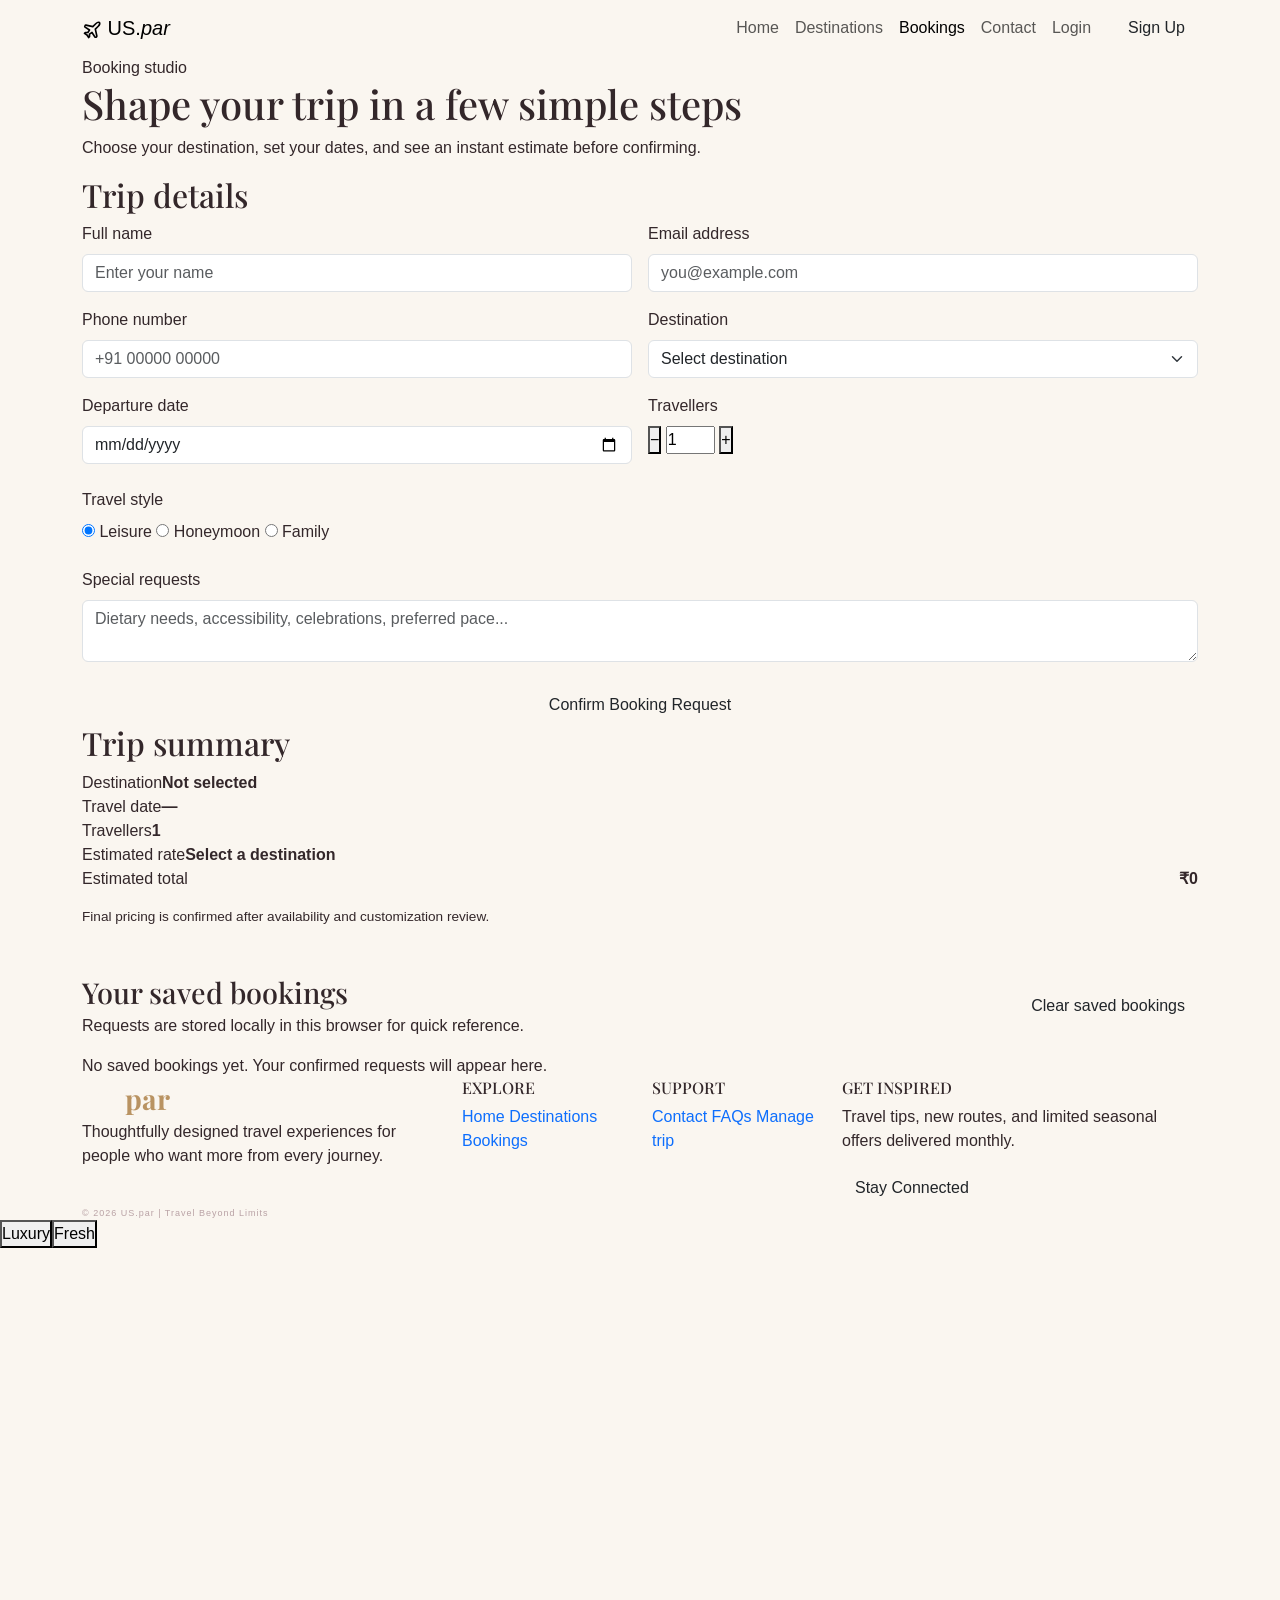
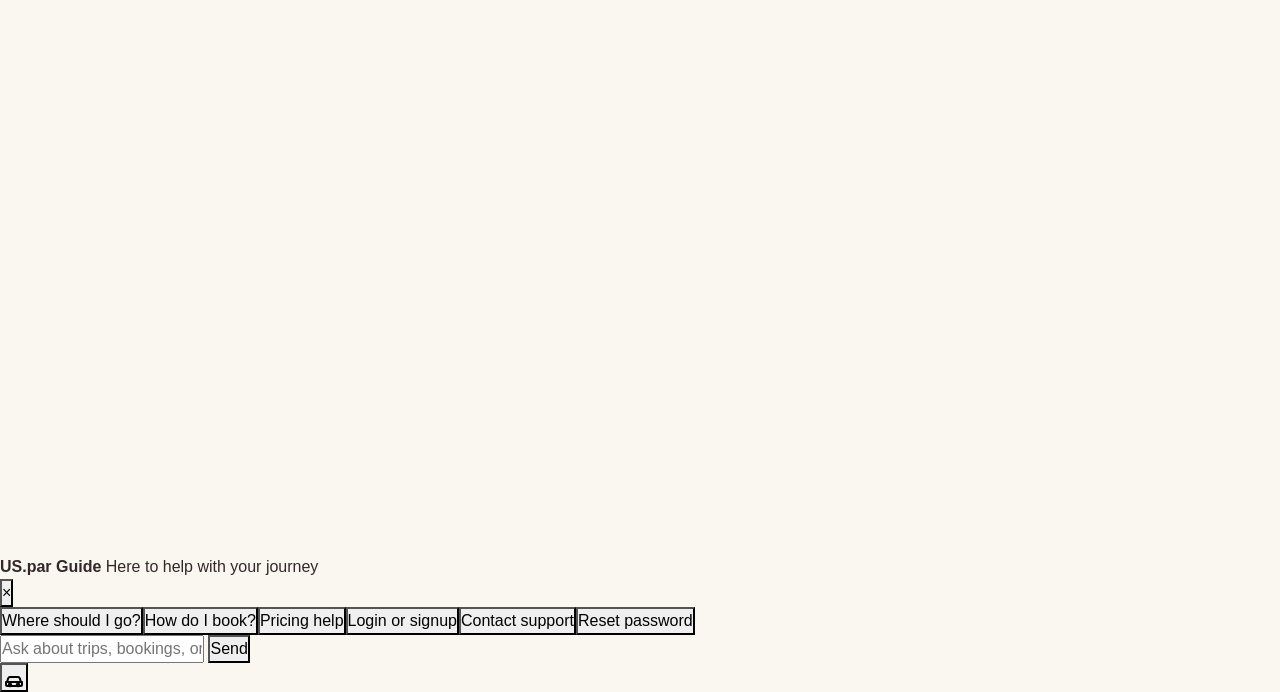
==== bookings.html @ f37a9405 "Add files via upload" ====
<!DOCTYPE html>
<html lang="en">
<head>
    <meta charset="UTF-8">
    <meta name="viewport" content="width=device-width, initial-scale=1.0">
    <title>Bookings | US.par</title>
    <meta name="description" content="Book your next US.par trip and manage saved travel requests.">
    <link rel="preconnect" href="https://fonts.googleapis.com">
    <link rel="preconnect" href="https://fonts.gstatic.com" crossorigin>
    <link href="https://fonts.googleapis.com/css2?family=Inter:wght@400;600;700;800&family=Playfair+Display:wght@600;700;800&display=swap" rel="stylesheet">
    <link href="https://cdn.jsdelivr.net/npm/bootstrap@5.3.9/dist/css/bootstrap.min.css" rel="stylesheet">
    <link rel="stylesheet" href="style.css">
</head>
<body>

<nav class="navbar navbar-expand-lg site-navbar" id="siteNavbar">
    <div class="container">
        <a class="navbar-brand site-brand" href="home.html" aria-label="US.par home">
            <span class="brand-mark" aria-hidden="true">
                <svg width="20" height="20" viewBox="0 0 24 24" fill="none" stroke="currentColor" stroke-width="2" stroke-linecap="round" stroke-linejoin="round"><path d="M17.8 19.2 16 11l3.5-3.5C21 6 21.5 4 21 3c-1-.5-3 0-4.5 1.5L13 8 4.8 6.2c-.5-.1-.9.1-1.1.5l-.3.5c-.2.5-.1 1 .3 1.3L9 12l-2 3H4l-1 1 3 2 2 3 1-1v-3l3-2 3.5 5.3c.3.4.8.5 1.3.3l.5-.2c.4-.3.6-.7.5-1.2z"/></svg>
            </span>
            <span>US.<em>par</em></span>
        </a>
        <button class="navbar-toggler" type="button" data-bs-toggle="collapse" data-bs-target="#navbarNav" aria-controls="navbarNav" aria-expanded="false" aria-label="Toggle navigation">
            <span class="navbar-toggler-icon"></span>
        </button>
        <div class="collapse navbar-collapse" id="navbarNav">
            <ul class="navbar-nav ms-auto align-items-lg-center">
                <li class="nav-item"><a class="nav-link" href="home.html">Home</a></li>
                <li class="nav-item"><a class="nav-link" href="destination.html">Destinations</a></li>
                <li class="nav-item"><a class="nav-link active" aria-current="page" href="bookings.html">Bookings</a></li>
                <li class="nav-item"><a class="nav-link" href="contact.html">Contact</a></li>
                <li class="nav-item"><a class="nav-link" href="login.html" id="navAuthLink">Login</a></li>
                <li class="nav-item ms-lg-3 mt-3 mt-lg-0"><a class="btn btn-burgundy" href="signup.html">Sign Up</a></li>
            </ul>
        </div>
    </div>
</nav>

<header class="page-hero">
    <div class="container">
        <div class="page-hero-content reveal visible">
            <span class="eyebrow">Booking studio</span>
            <h1>Shape your trip in a few simple steps</h1>
            <p>Choose your destination, set your dates, and see an instant estimate before confirming.</p>
        </div>
    </div>
</header>

<section class="section">
    <div class="container">
        <div class="slideshow-heading" id="slideshowHeading" hidden>
            <span class="eyebrow">Destination gallery</span>
            <h2 id="slideshowDestinationName"></h2>
        </div>
        <div class="destination-slideshow" id="destinationSlideshow" hidden aria-label="Destination slideshow"></div>
        <div class="booking-layout">
            <form class="form-card reveal visible" id="bookingForm" novalidate>
                <h2>Trip details</h2>
                <div class="row g-3">
                    <div class="col-md-6">
                        <label class="form-label" for="name">Full name</label>
                        <input class="form-control" type="text" id="name" name="name" placeholder="Enter your name" required>
                    </div>
                    <div class="col-md-6">
                        <label class="form-label" for="email">Email address</label>
                        <input class="form-control" type="email" id="email" name="email" placeholder="you@example.com" required>
                    </div>
                    <div class="col-md-6">
                        <label class="form-label" for="phone">Phone number</label>
                        <input class="form-control" type="tel" id="phone" name="phone" placeholder="+91 00000 00000" required>
                    </div>
                    <div class="col-md-6">
                        <label class="form-label" for="destination">Destination</label>
                        <select class="form-select" id="destination" name="destination" required>
                            <option value="">Select destination</option>
                            <optgroup label="India">
                                <option value="Goa">Goa, India</option>
                                <option value="Kerala">Kerala, India</option>
                                <option value="Rajasthan">Rajasthan, India</option>
                                <option value="Ladakh">Ladakh, India</option>
                                <option value="Manali">Manali, India</option>
                                <option value="Jaipur">Jaipur, India</option>
                            </optgroup>
                            <optgroup label="Asia">
                                <option value="Bali">Bali, Indonesia</option>
                            </optgroup>
                            <optgroup label="Europe">
                                <option value="Paris">Paris, France</option>
                                <option value="Switzerland">Switzerland</option>
                            </optgroup>
                            <optgroup label="Africa">
                                <option value="Kenya">Kenya</option>
                            </optgroup>
                            <optgroup label="North America">
                                <option value="New York">New York, USA</option>
                            </optgroup>
                            <optgroup label="South America">
                                <option value="Rio de Janeiro">Rio de Janeiro, Brazil</option>
                            </optgroup>
                            <optgroup label="Oceania">
                                <option value="Sydney">Sydney, Australia</option>
                            </optgroup>
                            <optgroup label="Antarctica">
                                <option value="Antarctica">Antarctica Expedition</option>
                            </optgroup>
                        </select>
                    </div>
                    <div class="col-md-6">
                        <label class="form-label" for="date">Departure date</label>
                        <input class="form-control" type="date" id="date" name="date" required>
                    </div>
                    <div class="col-md-6">
                        <label class="form-label" for="travellers">Travellers</label>
                        <div class="traveller-control">
                            <button type="button" id="decreaseTravellers" aria-label="Decrease travellers">−</button>
                            <input type="number" id="travellers" name="travellers" min="1" max="20" step="1" value="1" required>
                            <button type="button" id="increaseTravellers" aria-label="Increase travellers">+</button>
                        </div>
                    </div>
                </div>

                <label class="form-label d-block mt-4 mb-2">Travel style</label>
                <div class="trip-options">
                    <label class="trip-option">
                        <input type="radio" name="tripType" value="Leisure" checked>
                        <span>Leisure</span>
                    </label>
                    <label class="trip-option">
                        <input type="radio" name="tripType" value="Honeymoon">
                        <span>Honeymoon</span>
                    </label>
                    <label class="trip-option">
                        <input type="radio" name="tripType" value="Family">
                        <span>Family</span>
                    </label>
                </div>

                <div class="mt-4">
                    <label class="form-label" for="notes">Special requests</label>
                    <textarea class="form-control" id="notes" name="notes" placeholder="Dietary needs, accessibility, celebrations, preferred pace..."></textarea>
                </div>

                <button class="btn btn-burgundy w-100 mt-4" type="submit">Confirm Booking Request</button>
            </form>

            <aside class="summary-card reveal visible">
                <h2>Trip summary</h2>
                <div class="summary-row"><span>Destination</span><strong id="summaryDestination">Not selected</strong></div>
                <div class="summary-row"><span>Travel date</span><strong id="summaryDate">—</strong></div>
                <div class="summary-row"><span>Travellers</span><strong id="summaryTravellers">1</strong></div>
                <div class="summary-row"><span>Estimated rate</span><strong id="summaryRate">Select a destination</strong></div>
                <div class="total-row d-flex align-items-center justify-content-between">
                    <span>Estimated total</span>
                    <strong id="summaryTotal">₹0</strong>
                </div>
                <p class="mt-3 mb-0" style="font-size:.85rem;">Final pricing is confirmed after availability and customization review.</p>
                <div id="confirmation" class="confirmation-card" role="status" aria-live="polite"></div>
            </aside>
        </div>

        <div class="form-card mt-5 reveal">
            <div class="d-flex flex-wrap align-items-center justify-content-between gap-3 mb-3">
                <div>
                    <h2 class="mb-1" style="font-size:1.8rem;">Your saved bookings</h2>
                    <p class="mb-0">Requests are stored locally in this browser for quick reference.</p>
                </div>
                <button class="btn btn-outline-burgundy" type="button" id="clearBookings">Clear saved bookings</button>
            </div>
            <div class="booking-list" id="bookingList"></div>
        </div>
    </div>
</section>

<div class="ticket-preview" id="ticketPreview" hidden aria-hidden="true">
    <div class="ticket-preview-card" role="dialog" aria-modal="true" aria-labelledby="ticketPreviewTitle">
        <div class="ticket-preview-head">
            <div>
                <span class="eyebrow">Printable ticket</span>
                <h2 id="ticketPreviewTitle">Ticket preview</h2>
            </div>
            <button type="button" class="ticket-preview-close" id="closeTicketPreview" aria-label="Close ticket preview">×</button>
        </div>
        <div class="ticket-preview-body" id="ticketPreviewBody"></div>
        <div class="ticket-preview-actions">
            <button type="button" class="btn btn-outline-burgundy" id="closeTicketPreviewAlt">Close</button>
            <button type="button" class="btn btn-burgundy" id="printTicketButton">Print / Save PDF</button>
        </div>
    </div>
</div>

<div class="modal fade payment-modal" id="paymentModal" tabindex="-1" aria-labelledby="paymentModalLabel" aria-hidden="true">
    <div class="modal-dialog modal-dialog-centered">
        <div class="modal-content">
            <div class="modal-header">
                <div>
                    <h2 class="modal-title" id="paymentModalLabel">Complete payment</h2>
                    <p class="mb-0 text-muted">Demo checkout for your booking request.</p>
                </div>
                <button type="button" class="btn-close" data-bs-dismiss="modal" aria-label="Close"></button>
            </div>
            <form id="paymentForm" novalidate>
                <div class="modal-body">
                    <div class="payment-methods" role="radiogroup" aria-label="Payment method">
                        <label class="payment-method">
                            <input type="radio" name="paymentMethod" value="card" checked>
                            <span>Card</span>
                        </label>
                        <label class="payment-method">
                            <input type="radio" name="paymentMethod" value="upi">
                            <span>UPI</span>
                        </label>
                        <label class="payment-method">
                            <input type="radio" name="paymentMethod" value="installments">
                            <span>2 batches</span>
                        </label>
                    </div>
                    <div class="payment-total">
                        <span id="paymentTotalLabel">Amount payable</span>
                        <strong id="paymentTotal">₹0</strong>
                    </div>
                    <div id="cardPaymentFields">
                        <div class="payment-card-preview" aria-hidden="true">
                            <span class="card-chip"></span>
                            <div class="card-number-preview" id="cardNumberPreview">•••• •••• •••• ••••</div>
                            <div class="card-meta">
                                <span id="cardNamePreview">YOUR NAME</span>
                                <span id="cardExpiryPreview">MM/YY</span>
                            </div>
                        </div>
                        <div class="row g-3">
                            <div class="col-12">
                                <label class="form-label" for="cardNumber">Card number</label>
                                <input class="form-control" type="text" id="cardNumber" inputmode="numeric" maxlength="19" placeholder="4242 4242 4242 4242" required>
                            </div>
                            <div class="col-6">
                                <label class="form-label" for="cardExpiry">Expiry</label>
                                <input class="form-control" type="text" id="cardExpiry" inputmode="numeric" maxlength="5" placeholder="MM/YY" required>
                            </div>
                            <div class="col-6">
                                <label class="form-label" for="cardCvv">CVV</label>
                                <input class="form-control" type="text" id="cardCvv" inputmode="numeric" maxlength="4" placeholder="123" required>
                            </div>
                            <div class="col-12">
                                <label class="form-label" for="cardName">Name on card</label>
                                <input class="form-control" type="text" id="cardName" placeholder="As shown on card" required>
                            </div>
                        </div>
                    </div>
                    <div id="upiPaymentFields" class="payment-alt-fields" hidden>
                        <label class="form-label" for="upiId">UPI ID</label>
                        <input class="form-control" type="text" id="upiId" name="upiId" placeholder="yourname@upi" autocomplete="off">
                        <div class="payment-upi-id"><span>Pay to</span><strong>uspar@upi</strong></div>
                    </div>
                    <div id="installmentPaymentFields" class="payment-alt-fields" hidden>
                        <div class="payment-installment">
                            <strong>Pay in two batches</strong>
                            <p>Batch 1: 50% is charged now to confirm your booking. Batch 2: the remaining 50% is due before travel.</p>
                        </div>
                    </div>
                    <div id="paymentMessage" class="confirmation-card" role="status" aria-live="polite"></div>
                    <p class="payment-note">This is a demo checkout. No real payment is processed.</p>
                </div>
                <div class="modal-footer border-0 pt-0">
                    <div class="payment-actions w-100">
                        <button type="button" class="btn btn-outline-burgundy" data-bs-dismiss="modal">Cancel</button>
                        <button type="submit" class="btn btn-burgundy" id="payNowButton">Pay ₹0</button>
                    </div>
                </div>
            </form>
        </div>
    </div>
</div>

<footer class="site-footer">
    <div class="container">
        <div class="row g-4">
            <div class="col-lg-4">
                <a class="footer-brand" href="home.html">US.<span style="color:var(--gold)">par</span></a>
                <p>Thoughtfully designed travel experiences for people who want more from every journey.</p>
            </div>
            <div class="col-6 col-lg-2">
                <h4 class="h6 text-uppercase">Explore</h4>
                <a class="footer-link" href="home.html">Home</a>
                <a class="footer-link" href="destination.html">Destinations</a>
                <a class="footer-link" href="bookings.html">Bookings</a>
            </div>
            <div class="col-6 col-lg-2">
                <h4 class="h6 text-uppercase">Support</h4>
                <a class="footer-link" href="contact.html">Contact</a>
                <a class="footer-link" href="contact.html#faq">FAQs</a>
                <a class="footer-link" href="bookings.html">Manage trip</a>
            </div>
            <div class="col-lg-4">
                <h4 class="h6 text-uppercase">Get inspired</h4>
                <p>Travel tips, new routes, and limited seasonal offers delivered monthly.</p>
                <a class="btn btn-gold" href="contact.html">Stay Connected</a>
            </div>
        </div>
        <div class="footer-bottom">© 2026 US.par | Travel Beyond Limits</div>
    </div>
</footer>

<script src="https://cdn.jsdelivr.net/npm/bootstrap@5.3.9/dist/js/bootstrap.bundle.min.js"></script>
<script src="script.js"></script>
</body>
</html>
---- style.css ----
/* =========================================
   WANDERWAY - MODERN LUXURY DESIGN
========================================= */

/* 1. COLOUR VARIABLES */

:root {
    --cream: #FAF6F0;
    --cream-dark: #F0E8DE;
    --burgundy: #702C3B;
    --wine: #421D29;
    --rose: #C9A7A5;
    --gold: #B99362;
    --text: #33272A;
    --muted: #8D8280;
    --white: #FFFFFF;

    --sidebar-width: 250px;
}

/* 2. BASIC STYLING */

* {
    margin: 0;
    padding: 0;
    box-sizing: border-box;
}

html {
    scroll-behavior: smooth;
    scroll-padding-top: 35px;
}

body {
    background: var(--cream);
    color: var(--text);
    font-family: 'DM Sans', sans-serif;
    overflow-x: hidden;
}

h1, h2, h3, h4, h5 {
    font-family: 'Playfair Display', serif;
}

a {
    text-decoration: none;
}

button {
    font-family: inherit;
}

img {
    display: block;
    max-width: 100%;
}

/* 3. BRAND */

.brand {
    display: inline-block;
    color: var(--cream);
    font-family: 'Playfair Display', serif;
    font-size: 29px;
    font-weight: 700;
    letter-spacing: -1px;
}

.brand span {
    color: var(--rose);
}

/* 4. DESKTOP SIDEBAR */

.sidebar {
    position: fixed;
    top: 0;
    left: 0;
    width: var(--sidebar-width);
    height: 100vh;
    background: var(--wine);
    color: var(--cream);
    padding: 35px 24px;
    display: flex;
    flex-direction: column;
    z-index: 1000;
}

.sidebar-label {
    font-size: 10px;
    letter-spacing: 2px;
    color: #B99DA0;
    font-weight: 700;
    margin: 55px 0 18px;
}

.sidebar-nav {
    display: flex;
    flex-direction: column;
    gap: 8px;
}

.sidebar-nav a {
    display: flex;
    align-items: center;
    gap: 13px;
    color: #D8C6C6;
    padding: 13px 14px;
    border-radius: 7px;
    font-size: 13px;
    transition: 0.3s ease;
}

.sidebar-nav a i {
    font-size: 17px;
}

.sidebar-nav a:hover,
.sidebar-nav a.active {
    background: rgba(255,255,255,0.12);
    color: var(--white);
}

.sidebar-nav a.active {
    border-left: 3px solid var(--gold);
}

.sidebar-bottom {
    margin-top: auto;
}

.sidebar-promo {
    background: rgba(255,255,255,0.08);
    border: 1px solid rgba(255,255,255,0.1);
    border-radius: 10px;
    padding: 20px 16px;
}

.sidebar-promo > i {
    color: var(--gold);
    font-size: 23px;
}

.sidebar-promo h5 {
    font-size: 18px;
    margin: 13px 0 8px;
}

.sidebar-promo p {
    color: #CBBABC;
    font-size: 11px;
    line-height: 1.7;
}

.sidebar-promo a {
    display: inline-block;
    color: var(--rose);
    font-size: 12px;
    font-weight: 700;
}

.sidebar-copy {
    color: #A38D90;
    font-size: 9px;
    letter-spacing: 2px;
    text-align: center;
    margin: 22px 0 0;
}

/* 5. MOBILE HEADER */

.mobile-header {
    display: none;
}

.mobile-sidebar {
    background: var(--wine);
    color: var(--cream);
    width: min(300px, 85vw) !important;
}

.mobile-sidebar .offcanvas-header {
    padding: 25px 20px;
}

.mobile-sidebar .btn-close {
    filter: invert(1);
}

.mobile-sidebar .offcanvas-body {
    padding: 20px;
}

.mobile-sidebar .sidebar-label {
    margin-top: 15px;
}

/* 6. MAIN CONTENT */

.main-content {
    margin-left: var(--sidebar-width);
    padding: 0 42px;
    max-width: 1800px;
}

/* 7. TOPBAR */

.topbar {
    min-height: 100px;
    display: flex;
    justify-content: space-between;
    align-items: center;
}

.top-date {
    color: var(--burgundy);
    font-size: 9px;
    letter-spacing: 2px;
    font-weight: 700;
}

.topbar h6 {
    margin-top: 6px;
    margin-bottom: 0;
    font-weight: 600;
    font-size: 14px;
}

.profile-button {
    display: flex;
    align-items: center;
    gap: 10px;
    background: var(--white);
    padding: 11px 17px;
    border-radius: 30px;
    color: var(--wine);
    font-size: 12px;
    font-weight: 600;
    border: 1px solid #EAE0D5;
}

.profile-button i {
    color: var(--burgundy);
    font-size: 19px;
}

/* 8. HERO SECTION */

.hero-section {
    min-height: 460px;
    height: 52vh;
    max-height: 590px;
    position: relative;
    overflow: hidden;
    border-radius: 14px;

    background:
        linear-gradient(
            90deg,
            rgba(39, 21, 26, 0.82),
            rgba(39, 21, 26, 0.18)
        ),
        url("https://images.unsplash.com/photo-1470770841072-f978cf4d019e?w=1800")
        center 52% / cover no-repeat;

    display: flex;
    align-items: center;
}

.hero-content {
    color: white;
    padding: 55px;
    max-width: 650px;
    animation: fadeUp 0.9s ease;
}

.hero-tag {
    display: inline-flex;
    gap: 8px;
    align-items: center;
    color: #E8CDAF;
    font-size: 10px;
    letter-spacing: 2px;
    font-weight: 700;
}

.hero-content h1 {
    font-size: clamp(42px, 5vw, 68px);
    line-height: 1.14;
    margin: 25px 0;
}

.hero-content h1 span {
    color: #DAB7A9;
    font-style: italic;
    font-weight: 400;
}

.hero-content p {
    max-width: 430px;
    color: #F0E6E2;
    font-size: 13px;
    line-height: 1.9;
    margin-bottom: 28px;
}

.hero-buttons {
    display: flex;
    align-items: center;
    gap: 25px;
    flex-wrap: wrap;
}

.btn-light-custom {
    background: var(--cream);
    color: var(--wine);
    border-radius: 5px;
    padding: 13px 20px;
    font-size: 12px;
    font-weight: 700;
    transition: 0.3s;
}

.btn-light-custom:hover {
    background: var(--gold);
    color: var(--wine);
    transform: translateY(-3px);
}

.hero-link {
    color: white;
    font-size: 12px;
    border-bottom: 1px solid #CDB5AD;
    padding-bottom: 5px;
}

.hero-link:hover {
    color: var(--gold);
}

.hero-caption {
    position: absolute;
    bottom: 20px;
    right: 25px;
    left: 25px;
    display: flex;
    justify-content: space-between;
    color: white;
    font-size: 9px;
    letter-spacing: 2px;
}

/* 9. SEARCH SECTION */

.search-section {
    padding: 55px 0 40px;
}

.search-heading {
    display: flex;
    align-items: center;
    justify-content: space-between;
    margin-bottom: 22px;
}

.section-tag {
    color: var(--burgundy);
    font-size: 9px;
    letter-spacing: 2px;
    font-weight: 800;
}

.search-heading h2,
.section-heading h2 {
    color: var(--wine);
    font-size: clamp(27px, 3vw, 37px);
    margin: 9px 0 0;
}

.search-decoration {
    color: var(--rose);
    font-size: 45px;
}

.search-card {
    background: var(--white);
    padding: 25px;
    border: 1px solid #EFE7DD;
    border-radius: 10px;
    box-shadow: 0 12px 35px rgba(66,29,41,0.05);
}

.search-card label {
    font-size: 11px;
    font-weight: 700;
    margin-bottom: 10px;
    display: block;
    color: var(--wine);
}

.search-card label i {
    color: var(--burgundy);
    margin-right: 5px;
}

.search-card .form-select,
.search-card .form-control {
    padding: 12px;
    border: 1px solid #E9E0D8;
    border-radius: 5px;
    font-size: 12px;
    color: var(--text);
}

.search-card .form-control:focus,
.search-card .form-select:focus {
    border-color: var(--burgundy);
    box-shadow: 0 0 0 3px rgba(112,44,59,0.09);
}

.search-button {
    background: var(--burgundy);
    color: white;
    border-radius: 5px;
    padding: 13px 18px;
    font-size: 12px;
    font-weight: 700;
    border: 1px solid var(--burgundy);
    transition: 0.3s;
}

.search-button:hover {
    background: var(--wine);
    color: white;
    transform: translateY(-2px);
}

/* 10. CONTENT SECTIONS */

.content-section {
    padding: 55px 0;
}

.section-heading {
    display: flex;
    justify-content: space-between;
    align-items: end;
    gap: 20px;
    margin-bottom: 28px;
}

.section-heading h2 span {
    color: var(--burgundy);
    font-style: italic;
    font-weight: 400;
}

.section-heading p {
    color: var(--muted);
    font-size: 12px;
    margin: 9px 0 0;
}

.view-all {
    color: var(--burgundy);
    font-size: 11px;
    font-weight: 700;
    white-space: nowrap;
}

.view-all:hover {
    color: var(--gold);
}

/* 11. FILTER BUTTONS */

.filter-bar {
    display: flex;
    gap: 9px;
    flex-wrap: wrap;
    margin-bottom: 25px;
}

.filter-btn {
    border: 1px solid #E4D8CC;
    background: transparent;
    color: #76696A;
    padding: 9px 17px;
    border-radius: 25px;
    font-size: 11px;
    transition: 0.3s;
}

.filter-btn:hover,
.filter-btn.active {
    background: var(--burgundy);
    border-color: var(--burgundy);
    color: white;
}

/* 12. DESTINATION CARDS */

.place-card {
    background: white;
    border: 1px solid #EEE5DC;
    border-radius: 9px;
    overflow: hidden;
    height: 100%;
    transition: 0.35s ease;
}

.place-card:hover {
    transform: translateY(-7px);
    box-shadow: 0 15px 35px rgba(66,29,41,0.1);
}

.place-image {
    height: 220px;
    position: relative;
    overflow: hidden;
}

.place-image img {
    width: 100%;
    height: 100%;
    object-fit: cover;
    transition: transform 0.6s ease;
}

.place-card:hover .place-image img {
    transform: scale(1.08);
}

.place-badge {
    position: absolute;
    top: 15px;
    left: 15px;
    background: var(--cream);
    color: var(--wine);
    padding: 8px 10px;
    border-radius: 3px;
    font-size: 8px;
    font-weight: 800;
    letter-spacing: 1px;
}

.favorite-btn {
    position: absolute;
    top: 13px;
    right: 13px;
    width: 34px;
    height: 34px;
    border: none;
    border-radius: 50%;
    background: white;
    color: var(--burgundy);
    font-size: 16px;
    transition: 0.3s;
}

.favorite-btn:hover,
.favorite-btn.is-favorite {
    background: var(--burgundy);
    color: white;
}

.place-info {
    padding: 18px;
}

.place-location {
    color: var(--muted);
    font-size: 10px;
}

.place-location i {
    color: var(--burgundy);
}

.place-info h4 {
    font-size: 23px;
    color: var(--wine);
    margin: 8px 0 16px;
}

.place-bottom {
    border-top: 1px solid #F0E9E2;
    padding-top: 14px;
    display: flex;
    justify-content: space-between;
    align-items: center;
    gap: 5px;
}

.place-bottom > span {
    font-size: 10px;
    color: var(--muted);
}

.place-bottom strong {
    display: block;
    color: var(--burgundy);
    font-size: 15px;
}

.discover-btn {
    border: none;
    background: transparent;
    color: var(--burgundy);
    font-size: 11px;
    font-weight: 700;
    padding: 8px;
}

.discover-btn:hover {
    color: var(--gold);
}

.empty-results {
    text-align: center;
    color: var(--muted);
    padding: 30px;
}

.destination-item {
    transition: opacity 0.3s;
}

/* 13. TRAVEL MOOD SECTION */

.mood-section {
    background: var(--cream-dark);
    border-radius: 12px;
    padding: 40px 25px;
    margin: 40px 0;
}

.mood-card {
    width: 100%;
    min-height: 150px;
    padding: 20px 10px;
    background: var(--cream);
    border: 1px solid transparent;
    border-radius: 8px;
    display: flex;
    flex-direction: column;
    align-items: center;
    justify-content: center;
    transition: 0.3s;
}

.mood-card i {
    font-size: 27px;
    color: var(--burgundy);
    margin-bottom: 12px;
}

.mood-card span {
    font-size: 12px;
    font-weight: 700;
    color: var(--wine);
}

.mood-card small {
    font-size: 10px;
    color: var(--muted);
    margin-top: 6px;
}

.mood-card:hover,
.mood-card.selected {
    border-color: var(--burgundy);
    background: white;
    transform: translateY(-5px);
}

/* 14. LUXURY STAYS */

.stay-feature {
    background: white;
    border-radius: 10px;
    overflow: hidden;
    display: grid;
    grid-template-columns: 1.15fr 1fr;
    min-height: 350px;
    border: 1px solid #EDE4DB;
}

.stay-image {
    min-height: 350px;
    overflow: hidden;
}

.stay-image img {
    height: 100%;
    width: 100%;
    object-fit: cover;
    transition: transform 0.6s;
}

.stay-feature:hover .stay-image img {
    transform: scale(1.04);
}

.stay-details {
    padding: 45px;
    display: flex;
    flex-direction: column;
    align-items: flex-start;
    justify-content: center;
}

.stay-details h3 {
    font-size: clamp(27px, 3vw, 39px);
    color: var(--wine);
    line-height: 1.3;
    margin: 18px 0;
}

.stay-details p {
    font-size: 12px;
    line-height: 1.9;
    color: var(--muted);
    margin-bottom: 25px;
}

.stay-button {
    background: var(--burgundy);
    color: white;
    padding: 13px 18px;
    border-radius: 4px;
    font-size: 11px;
}

.stay-button:hover {
    background: var(--wine);
    color: white;
}

/* 15. OFFER SECTION */

.offer-section {
    background: var(--wine);
    color: white;
    padding: 55px 45px;
    margin: 45px 0;
    border-radius: 10px;
    position: relative;
    overflow: hidden;
}

.offer-content {
    position: relative;
    z-index: 2;
}

.offer-content h2 {
    font-size: clamp(35px, 5vw, 52px);
    line-height: 1.2;
    margin: 20px 0;
}

.offer-content h2 span {
    color: var(--rose);
    font-style: italic;
}

.offer-content p {
    color: #D5C4C5;
    font-size: 12px;
    margin-bottom: 25px;
}

.offer-button {
    display: inline-block;
    background: var(--cream);
    color: var(--wine);
    padding: 13px 20px;
    font-size: 11px;
    border-radius: 4px;
    font-weight: 700;
}

.offer-button:hover {
    background: var(--gold);
    color: var(--wine);
}

.offer-decoration {
    position: absolute;
    right: 60px;
    top: 20px;
    color: rgba(255,255,255,0.08);
    font-size: 180px;
    transform: rotate(-15deg);
}

/* 16. BOOKING HISTORY */

.bookings-section {
    border-top: 1px solid #E7DCD1;
}

.no-bookings {
    text-align: center;
    background: white;
    border: 1px dashed #D9C9BC;
    padding: 45px 20px;
    border-radius: 9px;
}

.no-bookings > i {
    font-size: 38px;
    color: var(--burgundy);
}

.no-bookings h5 {
    color: var(--wine);
    margin-top: 15px;
}

.no-bookings p {
    color: var(--muted);
    font-size: 12px;
    margin: 10px 0 18px;
}

.booking-entry {
    background: white;
    border: 1px solid #EDE4DB;
    border-radius: 8px;
    padding: 20px;
    margin-bottom: 12px;
    display: flex;
    justify-content: space-between;
    align-items: center;
    gap: 15px;
    flex-wrap: wrap;
}

.booking-entry h5 {
    color: var(--wine);
    margin: 0 0 7px;
}

.booking-entry p {
    font-size: 11px;
    color: var(--muted);
    margin: 0;
}

.booking-status {
    color: var(--burgundy);
    background: var(--cream-dark);
    padding: 7px 12px;
    font-size: 10px;
    border-radius: 20px;
}

.cancel-booking {
    border: 1px solid #D7B6B6;
    color: var(--burgundy);
    background: transparent;
    padding: 7px 12px;
    font-size: 10px;
    border-radius: 4px;
}

/* 17. FOOTER */

.footer {
    background: var(--wine);
    color: white;
    padding: 45px 35px 20px;
    margin: 50px 0 0;
    border-radius: 10px 10px 0 0;
}

.footer-brand {
    color: var(--cream);
    font-family: 'Playfair Display', serif;
    font-size: 28px;
    font-weight: 700;
}

.footer-brand span {
    color: var(--rose);
}

.footer p {
    color: #CBBABC;
    font-size: 11px;
    line-height: 1.8;
    margin-top: 14px;
}

.footer h6 {
    margin-bottom: 18px;
    font-size: 13px;
}

.footer a:not(.footer-brand):not(.footer-social a) {
    display: block;
    color: #CBBABC;
    font-size: 11px;
    margin-bottom: 12px;
}

.footer a:hover {
    color: var(--gold);
}

.footer-social {
    display: flex;
    gap: 18px;
}

.footer-social a {
    color: white;
    font-size: 19px;
}

.footer hr {
    border-color: #80616A;
    margin-top: 35px;
}

.footer-bottom {
    display: flex;
    justify-content: space-between;
    color: #B9A2A5;
    font-size: 9px;
    letter-spacing: 1px;
}

/* 18. BOOKING MODAL */

.booking-modal {
    border: none;
    border-radius: 12px;
    padding: 12px;
    text-align: center;
}

.booking-modal .modal-title {
    color: var(--wine);
    font-family: 'Playfair Display', serif;
}

.booking-modal h3 {
    font-size: 25px;
    color: var(--wine);
    margin: 18px 0;
}

.booking-modal p {
    color: var(--muted);
    font-size: 13px;
    line-height: 1.7;
}

.success-icon {
    background: #E9F1E7;
    color: #497A50;
    height: 60px;
    width: 60px;
    display: grid;
    place-items: center;
    border-radius: 50%;
    margin: 10px auto;
    font-size: 30px;
}

/* 19. ANIMATION */

@keyframes fadeUp {
    from {
        opacity: 0;
        transform: translateY(20px);
    }

    to {
        opacity: 1;
        transform: translateY(0);
    }
}

/* 20. RESPONSIVE DESIGN */

@media (max-width: 1100px) {

    :root {
        --sidebar-width: 220px;
    }

    .main-content {
        padding: 0 25px;
    }

    .stay-details {
        padding: 30px;
    }
}

@media (max-width: 767px) {

    .sidebar {
        display: none;
    }

    .mobile-header {
        height: 65px;
        padding: 0 18px;
        background: var(--wine);
        display: flex;
        align-items: center;
        justify-content: space-between;
        position: sticky;
        top: 0;
        z-index: 1020;
    }

    .mobile-header .brand {
        font-size: 24px;
    }

    .menu-toggle,
    .mobile-book {
        background: transparent;
        border: none;
        color: var(--cream);
        font-size: 23px;
    }

    .main-content {
        margin-left: 0;
        padding: 0 18px;
    }

    .topbar {
        min-height: 85px;
    }

    .topbar h6 {
        font-size: 12px;
    }

    .profile-button {
        padding: 9px;
    }

    .profile-button span {
        display: none;
    }

    .hero-section {
        height: 530px;
        min-height: 0;
    }

    .hero-content {
        padding: 28px;
    }

    .hero-content h1 {
        font-size: 44px;
    }

    .hero-caption {
        font-size: 7px;
    }

    .search-section {
        padding-top: 40px;
    }

    .section-heading {
        align-items: flex-start;
    }

    .stay-feature {
        grid-template-columns: 1fr;
    }

    .stay-image {
        min-height: 240px;
        height: 240px;
    }

    .stay-details {
        padding: 30px 24px;
    }

    .offer-section {
        padding: 40px 25px;
    }

    .offer-decoration {
        font-size: 100px;
        right: 5px;
        top: 20px;
    }

    .footer {
        padding: 35px 22px 20px;
    }

}

@media (max-width: 480px) {

    .main-content {
        padding: 0 13px;
    }

    .hero-section {
        height: 490px;
        border-radius: 9px;
    }

    .hero-content h1 {
        font-size: 38px;
    }

    .hero-content p {
        font-size: 11px;
    }

    .hero-buttons {
        gap: 15px;
    }

    .hero-link {
        font-size: 10px;
    }

    .search-card {
        padding: 17px;
    }

    .search-decoration {
        font-size: 30px;
    }

    .place-image {
        height: 210px;
    }

    .mood-section {
        padding: 28px 14px;
    }

    .mood-card {
        min-height: 130px;
    }

    .footer-bottom {
        flex-direction: column;
        gap: 10px;
    }

}

/* REDUCED MOTION ACCESSIBILITY */

@media (prefers-reduced-motion: reduce) {
    *,
    *::before,
    *::after {
        scroll-behavior: auto !important;
        animation-duration: 0.01ms !important;
        transition-duration: 0.01ms !important;
    }
}
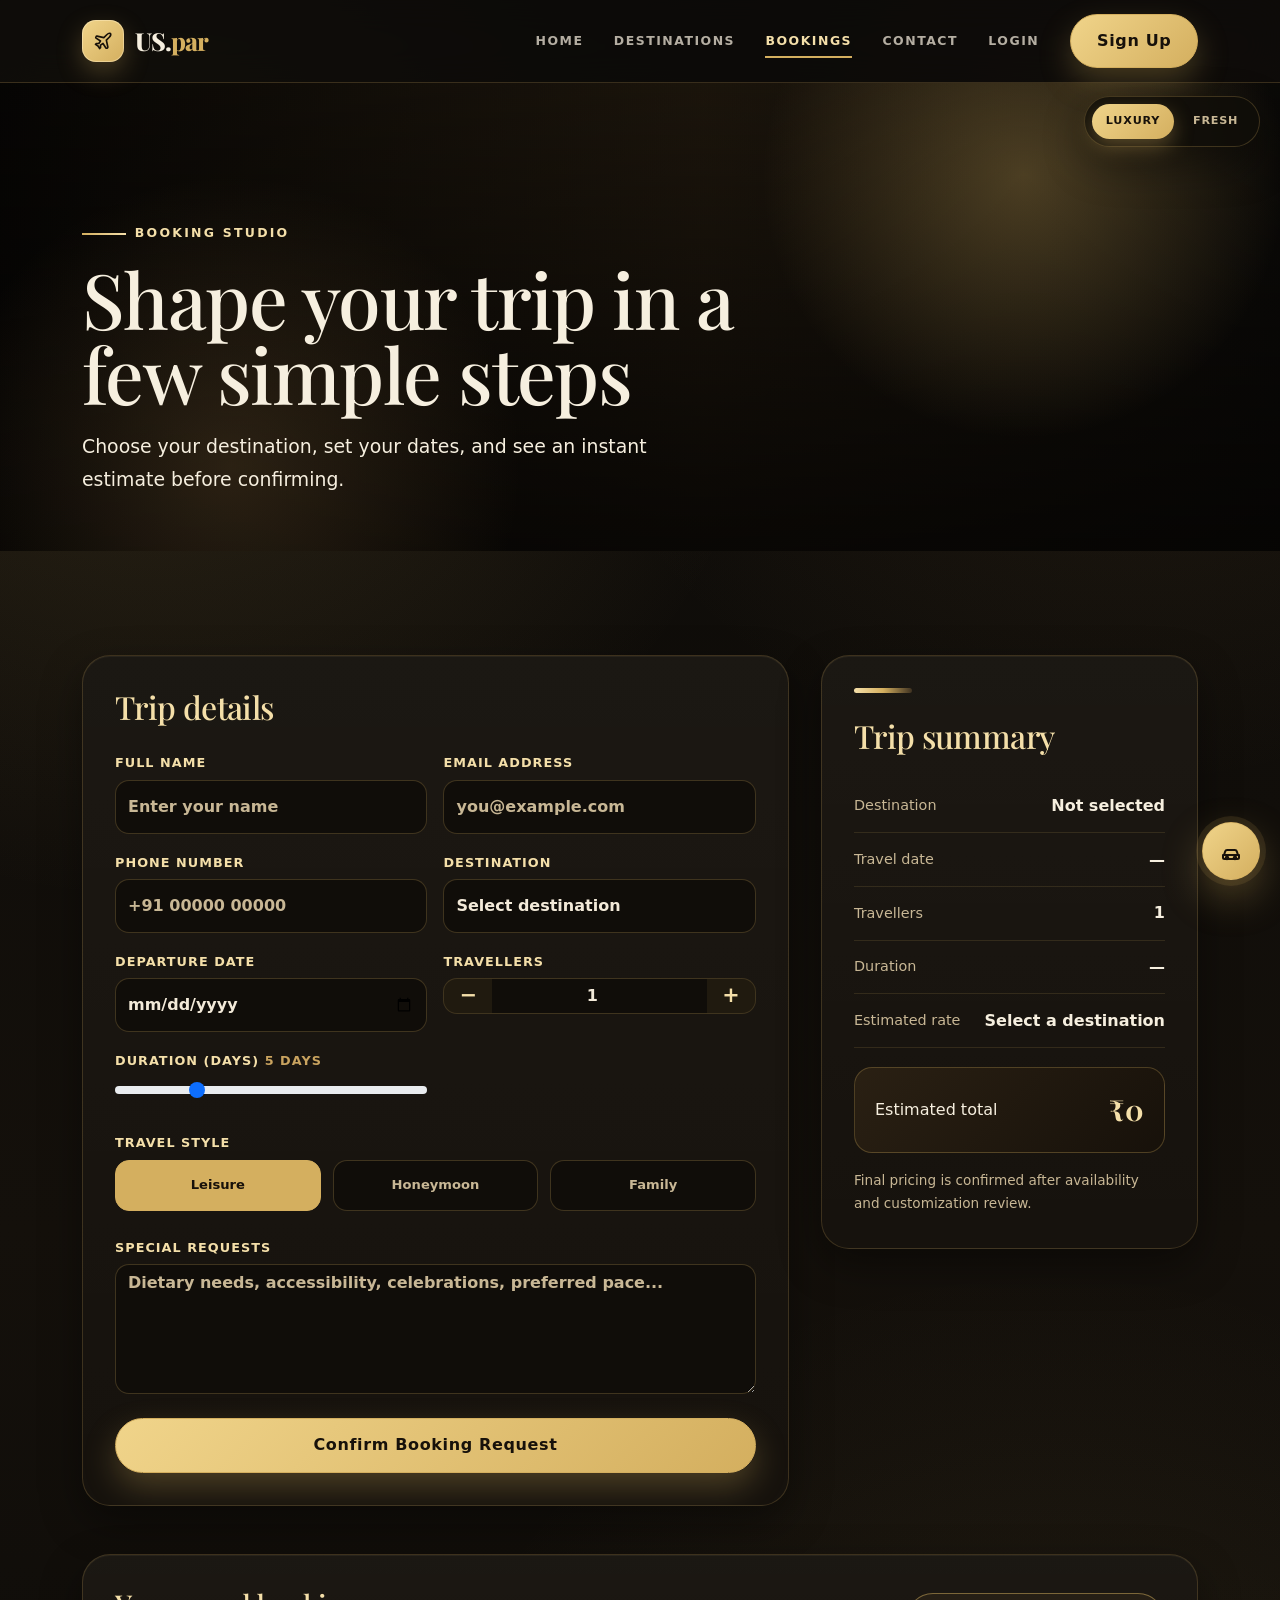
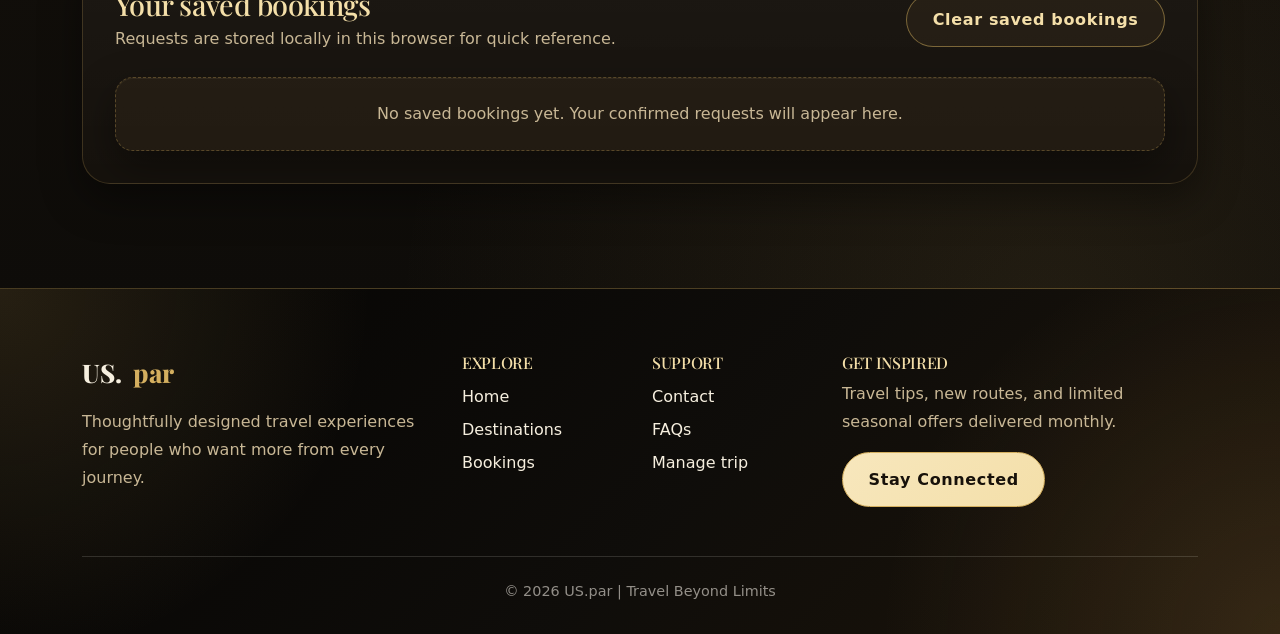
==== commit 03c9998a: "Add US.par travel website files" ====
--- a/bookings.html
+++ b/bookings.html
@@ -1,307 +1,312 @@
-<!DOCTYPE html>
-<html lang="en">
-<head>
-    <meta charset="UTF-8">
-    <meta name="viewport" content="width=device-width, initial-scale=1.0">
-    <title>Bookings | US.par</title>
-    <meta name="description" content="Book your next US.par trip and manage saved travel requests.">
-    <link rel="preconnect" href="https://fonts.googleapis.com">
-    <link rel="preconnect" href="https://fonts.gstatic.com" crossorigin>
-    <link href="https://fonts.googleapis.com/css2?family=Inter:wght@400;600;700;800&family=Playfair+Display:wght@600;700;800&display=swap" rel="stylesheet">
-    <link href="https://cdn.jsdelivr.net/npm/bootstrap@5.3.9/dist/css/bootstrap.min.css" rel="stylesheet">
-    <link rel="stylesheet" href="style.css">
-</head>
-<body>
-
-<nav class="navbar navbar-expand-lg site-navbar" id="siteNavbar">
-    <div class="container">
-        <a class="navbar-brand site-brand" href="home.html" aria-label="US.par home">
-            <span class="brand-mark" aria-hidden="true">
-                <svg width="20" height="20" viewBox="0 0 24 24" fill="none" stroke="currentColor" stroke-width="2" stroke-linecap="round" stroke-linejoin="round"><path d="M17.8 19.2 16 11l3.5-3.5C21 6 21.5 4 21 3c-1-.5-3 0-4.5 1.5L13 8 4.8 6.2c-.5-.1-.9.1-1.1.5l-.3.5c-.2.5-.1 1 .3 1.3L9 12l-2 3H4l-1 1 3 2 2 3 1-1v-3l3-2 3.5 5.3c.3.4.8.5 1.3.3l.5-.2c.4-.3.6-.7.5-1.2z"/></svg>
-            </span>
-            <span>US.<em>par</em></span>
-        </a>
-        <button class="navbar-toggler" type="button" data-bs-toggle="collapse" data-bs-target="#navbarNav" aria-controls="navbarNav" aria-expanded="false" aria-label="Toggle navigation">
-            <span class="navbar-toggler-icon"></span>
-        </button>
-        <div class="collapse navbar-collapse" id="navbarNav">
-            <ul class="navbar-nav ms-auto align-items-lg-center">
-                <li class="nav-item"><a class="nav-link" href="home.html">Home</a></li>
-                <li class="nav-item"><a class="nav-link" href="destination.html">Destinations</a></li>
-                <li class="nav-item"><a class="nav-link active" aria-current="page" href="bookings.html">Bookings</a></li>
-                <li class="nav-item"><a class="nav-link" href="contact.html">Contact</a></li>
-                <li class="nav-item"><a class="nav-link" href="login.html" id="navAuthLink">Login</a></li>
-                <li class="nav-item ms-lg-3 mt-3 mt-lg-0"><a class="btn btn-burgundy" href="signup.html">Sign Up</a></li>
-            </ul>
-        </div>
-    </div>
-</nav>
-
-<header class="page-hero">
-    <div class="container">
-        <div class="page-hero-content reveal visible">
-            <span class="eyebrow">Booking studio</span>
-            <h1>Shape your trip in a few simple steps</h1>
-            <p>Choose your destination, set your dates, and see an instant estimate before confirming.</p>
-        </div>
-    </div>
-</header>
-
-<section class="section">
-    <div class="container">
-        <div class="slideshow-heading" id="slideshowHeading" hidden>
-            <span class="eyebrow">Destination gallery</span>
-            <h2 id="slideshowDestinationName"></h2>
-        </div>
-        <div class="destination-slideshow" id="destinationSlideshow" hidden aria-label="Destination slideshow"></div>
-        <div class="booking-layout">
-            <form class="form-card reveal visible" id="bookingForm" novalidate>
-                <h2>Trip details</h2>
-                <div class="row g-3">
-                    <div class="col-md-6">
-                        <label class="form-label" for="name">Full name</label>
-                        <input class="form-control" type="text" id="name" name="name" placeholder="Enter your name" required>
-                    </div>
-                    <div class="col-md-6">
-                        <label class="form-label" for="email">Email address</label>
-                        <input class="form-control" type="email" id="email" name="email" placeholder="you@example.com" required>
-                    </div>
-                    <div class="col-md-6">
-                        <label class="form-label" for="phone">Phone number</label>
-                        <input class="form-control" type="tel" id="phone" name="phone" placeholder="+91 00000 00000" required>
-                    </div>
-                    <div class="col-md-6">
-                        <label class="form-label" for="destination">Destination</label>
-                        <select class="form-select" id="destination" name="destination" required>
-                            <option value="">Select destination</option>
-                            <optgroup label="India">
-                                <option value="Goa">Goa, India</option>
-                                <option value="Kerala">Kerala, India</option>
-                                <option value="Rajasthan">Rajasthan, India</option>
-                                <option value="Ladakh">Ladakh, India</option>
-                                <option value="Manali">Manali, India</option>
-                                <option value="Jaipur">Jaipur, India</option>
-                            </optgroup>
-                            <optgroup label="Asia">
-                                <option value="Bali">Bali, Indonesia</option>
-                            </optgroup>
-                            <optgroup label="Europe">
-                                <option value="Paris">Paris, France</option>
-                                <option value="Switzerland">Switzerland</option>
-                            </optgroup>
-                            <optgroup label="Africa">
-                                <option value="Kenya">Kenya</option>
-                            </optgroup>
-                            <optgroup label="North America">
-                                <option value="New York">New York, USA</option>
-                            </optgroup>
-                            <optgroup label="South America">
-                                <option value="Rio de Janeiro">Rio de Janeiro, Brazil</option>
-                            </optgroup>
-                            <optgroup label="Oceania">
-                                <option value="Sydney">Sydney, Australia</option>
-                            </optgroup>
-                            <optgroup label="Antarctica">
-                                <option value="Antarctica">Antarctica Expedition</option>
-                            </optgroup>
-                        </select>
-                    </div>
-                    <div class="col-md-6">
-                        <label class="form-label" for="date">Departure date</label>
-                        <input class="form-control" type="date" id="date" name="date" required>
-                    </div>
-                    <div class="col-md-6">
-                        <label class="form-label" for="travellers">Travellers</label>
-                        <div class="traveller-control">
-                            <button type="button" id="decreaseTravellers" aria-label="Decrease travellers">−</button>
-                            <input type="number" id="travellers" name="travellers" min="1" max="20" step="1" value="1" required>
-                            <button type="button" id="increaseTravellers" aria-label="Increase travellers">+</button>
-                        </div>
-                    </div>
-                </div>
-
-                <label class="form-label d-block mt-4 mb-2">Travel style</label>
-                <div class="trip-options">
-                    <label class="trip-option">
-                        <input type="radio" name="tripType" value="Leisure" checked>
-                        <span>Leisure</span>
-                    </label>
-                    <label class="trip-option">
-                        <input type="radio" name="tripType" value="Honeymoon">
-                        <span>Honeymoon</span>
-                    </label>
-                    <label class="trip-option">
-                        <input type="radio" name="tripType" value="Family">
-                        <span>Family</span>
-                    </label>
-                </div>
-
-                <div class="mt-4">
-                    <label class="form-label" for="notes">Special requests</label>
-                    <textarea class="form-control" id="notes" name="notes" placeholder="Dietary needs, accessibility, celebrations, preferred pace..."></textarea>
-                </div>
-
-                <button class="btn btn-burgundy w-100 mt-4" type="submit">Confirm Booking Request</button>
-            </form>
-
-            <aside class="summary-card reveal visible">
-                <h2>Trip summary</h2>
-                <div class="summary-row"><span>Destination</span><strong id="summaryDestination">Not selected</strong></div>
-                <div class="summary-row"><span>Travel date</span><strong id="summaryDate">—</strong></div>
-                <div class="summary-row"><span>Travellers</span><strong id="summaryTravellers">1</strong></div>
-                <div class="summary-row"><span>Estimated rate</span><strong id="summaryRate">Select a destination</strong></div>
-                <div class="total-row d-flex align-items-center justify-content-between">
-                    <span>Estimated total</span>
-                    <strong id="summaryTotal">₹0</strong>
-                </div>
-                <p class="mt-3 mb-0" style="font-size:.85rem;">Final pricing is confirmed after availability and customization review.</p>
-                <div id="confirmation" class="confirmation-card" role="status" aria-live="polite"></div>
-            </aside>
-        </div>
-
-        <div class="form-card mt-5 reveal">
-            <div class="d-flex flex-wrap align-items-center justify-content-between gap-3 mb-3">
-                <div>
-                    <h2 class="mb-1" style="font-size:1.8rem;">Your saved bookings</h2>
-                    <p class="mb-0">Requests are stored locally in this browser for quick reference.</p>
-                </div>
-                <button class="btn btn-outline-burgundy" type="button" id="clearBookings">Clear saved bookings</button>
-            </div>
-            <div class="booking-list" id="bookingList"></div>
-        </div>
-    </div>
-</section>
-
-<div class="ticket-preview" id="ticketPreview" hidden aria-hidden="true">
-    <div class="ticket-preview-card" role="dialog" aria-modal="true" aria-labelledby="ticketPreviewTitle">
-        <div class="ticket-preview-head">
-            <div>
-                <span class="eyebrow">Printable ticket</span>
-                <h2 id="ticketPreviewTitle">Ticket preview</h2>
-            </div>
-            <button type="button" class="ticket-preview-close" id="closeTicketPreview" aria-label="Close ticket preview">×</button>
-        </div>
-        <div class="ticket-preview-body" id="ticketPreviewBody"></div>
-        <div class="ticket-preview-actions">
-            <button type="button" class="btn btn-outline-burgundy" id="closeTicketPreviewAlt">Close</button>
-            <button type="button" class="btn btn-burgundy" id="printTicketButton">Print / Save PDF</button>
-        </div>
-    </div>
-</div>
-
-<div class="modal fade payment-modal" id="paymentModal" tabindex="-1" aria-labelledby="paymentModalLabel" aria-hidden="true">
-    <div class="modal-dialog modal-dialog-centered">
-        <div class="modal-content">
-            <div class="modal-header">
-                <div>
-                    <h2 class="modal-title" id="paymentModalLabel">Complete payment</h2>
-                    <p class="mb-0 text-muted">Demo checkout for your booking request.</p>
-                </div>
-                <button type="button" class="btn-close" data-bs-dismiss="modal" aria-label="Close"></button>
-            </div>
-            <form id="paymentForm" novalidate>
-                <div class="modal-body">
-                    <div class="payment-methods" role="radiogroup" aria-label="Payment method">
-                        <label class="payment-method">
-                            <input type="radio" name="paymentMethod" value="card" checked>
-                            <span>Card</span>
-                        </label>
-                        <label class="payment-method">
-                            <input type="radio" name="paymentMethod" value="upi">
-                            <span>UPI</span>
-                        </label>
-                        <label class="payment-method">
-                            <input type="radio" name="paymentMethod" value="installments">
-                            <span>2 batches</span>
-                        </label>
-                    </div>
-                    <div class="payment-total">
-                        <span id="paymentTotalLabel">Amount payable</span>
-                        <strong id="paymentTotal">₹0</strong>
-                    </div>
-                    <div id="cardPaymentFields">
-                        <div class="payment-card-preview" aria-hidden="true">
-                            <span class="card-chip"></span>
-                            <div class="card-number-preview" id="cardNumberPreview">•••• •••• •••• ••••</div>
-                            <div class="card-meta">
-                                <span id="cardNamePreview">YOUR NAME</span>
-                                <span id="cardExpiryPreview">MM/YY</span>
-                            </div>
-                        </div>
-                        <div class="row g-3">
-                            <div class="col-12">
-                                <label class="form-label" for="cardNumber">Card number</label>
-                                <input class="form-control" type="text" id="cardNumber" inputmode="numeric" maxlength="19" placeholder="4242 4242 4242 4242" required>
-                            </div>
-                            <div class="col-6">
-                                <label class="form-label" for="cardExpiry">Expiry</label>
-                                <input class="form-control" type="text" id="cardExpiry" inputmode="numeric" maxlength="5" placeholder="MM/YY" required>
-                            </div>
-                            <div class="col-6">
-                                <label class="form-label" for="cardCvv">CVV</label>
-                                <input class="form-control" type="text" id="cardCvv" inputmode="numeric" maxlength="4" placeholder="123" required>
-                            </div>
-                            <div class="col-12">
-                                <label class="form-label" for="cardName">Name on card</label>
-                                <input class="form-control" type="text" id="cardName" placeholder="As shown on card" required>
-                            </div>
-                        </div>
-                    </div>
-                    <div id="upiPaymentFields" class="payment-alt-fields" hidden>
-                        <label class="form-label" for="upiId">UPI ID</label>
-                        <input class="form-control" type="text" id="upiId" name="upiId" placeholder="yourname@upi" autocomplete="off">
-                        <div class="payment-upi-id"><span>Pay to</span><strong>uspar@upi</strong></div>
-                    </div>
-                    <div id="installmentPaymentFields" class="payment-alt-fields" hidden>
-                        <div class="payment-installment">
-                            <strong>Pay in two batches</strong>
-                            <p>Batch 1: 50% is charged now to confirm your booking. Batch 2: the remaining 50% is due before travel.</p>
-                        </div>
-                    </div>
-                    <div id="paymentMessage" class="confirmation-card" role="status" aria-live="polite"></div>
-                    <p class="payment-note">This is a demo checkout. No real payment is processed.</p>
-                </div>
-                <div class="modal-footer border-0 pt-0">
-                    <div class="payment-actions w-100">
-                        <button type="button" class="btn btn-outline-burgundy" data-bs-dismiss="modal">Cancel</button>
-                        <button type="submit" class="btn btn-burgundy" id="payNowButton">Pay ₹0</button>
-                    </div>
-                </div>
-            </form>
-        </div>
-    </div>
-</div>
-
-<footer class="site-footer">
-    <div class="container">
-        <div class="row g-4">
-            <div class="col-lg-4">
-                <a class="footer-brand" href="home.html">US.<span style="color:var(--gold)">par</span></a>
-                <p>Thoughtfully designed travel experiences for people who want more from every journey.</p>
-            </div>
-            <div class="col-6 col-lg-2">
-                <h4 class="h6 text-uppercase">Explore</h4>
-                <a class="footer-link" href="home.html">Home</a>
-                <a class="footer-link" href="destination.html">Destinations</a>
-                <a class="footer-link" href="bookings.html">Bookings</a>
-            </div>
-            <div class="col-6 col-lg-2">
-                <h4 class="h6 text-uppercase">Support</h4>
-                <a class="footer-link" href="contact.html">Contact</a>
-                <a class="footer-link" href="contact.html#faq">FAQs</a>
-                <a class="footer-link" href="bookings.html">Manage trip</a>
-            </div>
-            <div class="col-lg-4">
-                <h4 class="h6 text-uppercase">Get inspired</h4>
-                <p>Travel tips, new routes, and limited seasonal offers delivered monthly.</p>
-                <a class="btn btn-gold" href="contact.html">Stay Connected</a>
-            </div>
-        </div>
-        <div class="footer-bottom">© 2026 US.par | Travel Beyond Limits</div>
-    </div>
-</footer>
-
-<script src="https://cdn.jsdelivr.net/npm/bootstrap@5.3.9/dist/js/bootstrap.bundle.min.js"></script>
-<script src="script.js"></script>
-</body>
-</html>
+<!DOCTYPE html>
+<html lang="en">
+<head>
+    <meta charset="UTF-8">
+    <meta name="viewport" content="width=device-width, initial-scale=1.0">
+    <title>Bookings | US.par</title>
+    <meta name="description" content="Book your next US.par trip and manage saved travel requests.">
+    <link rel="preconnect" href="https://fonts.googleapis.com">
+    <link rel="preconnect" href="https://fonts.gstatic.com" crossorigin>
+    <link href="https://fonts.googleapis.com/css2?family=Inter:wght@400;600;700;800&family=Playfair+Display:wght@600;700;800&display=swap" rel="stylesheet">
+    <link href="https://cdn.jsdelivr.net/npm/bootstrap@5.3.9/dist/css/bootstrap.min.css" rel="stylesheet">
+    <link rel="stylesheet" href="style.css">
+</head>
+<body>
+
+<nav class="navbar navbar-expand-lg site-navbar" id="siteNavbar">
+    <div class="container">
+        <a class="navbar-brand site-brand" href="home.html" aria-label="US.par home">
+            <span class="brand-mark" aria-hidden="true">
+                <svg width="20" height="20" viewBox="0 0 24 24" fill="none" stroke="currentColor" stroke-width="2" stroke-linecap="round" stroke-linejoin="round"><path d="M17.8 19.2 16 11l3.5-3.5C21 6 21.5 4 21 3c-1-.5-3 0-4.5 1.5L13 8 4.8 6.2c-.5-.1-.9.1-1.1.5l-.3.5c-.2.5-.1 1 .3 1.3L9 12l-2 3H4l-1 1 3 2 2 3 1-1v-3l3-2 3.5 5.3c.3.4.8.5 1.3.3l.5-.2c.4-.3.6-.7.5-1.2z"/></svg>
+            </span>
+            <span>US.<em>par</em></span>
+        </a>
+        <button class="navbar-toggler" type="button" data-bs-toggle="collapse" data-bs-target="#navbarNav" aria-controls="navbarNav" aria-expanded="false" aria-label="Toggle navigation">
+            <span class="navbar-toggler-icon"></span>
+        </button>
+        <div class="collapse navbar-collapse" id="navbarNav">
+            <ul class="navbar-nav ms-auto align-items-lg-center">
+                <li class="nav-item"><a class="nav-link" href="home.html">Home</a></li>
+                <li class="nav-item"><a class="nav-link" href="destination.html">Destinations</a></li>
+                <li class="nav-item"><a class="nav-link active" aria-current="page" href="bookings.html">Bookings</a></li>
+                <li class="nav-item"><a class="nav-link" href="contact.html">Contact</a></li>
+                <li class="nav-item"><a class="nav-link" href="login.html" id="navAuthLink">Login</a></li>
+                <li class="nav-item ms-lg-3 mt-3 mt-lg-0"><a class="btn btn-burgundy" href="signup.html">Sign Up</a></li>
+            </ul>
+        </div>
+    </div>
+</nav>
+
+<header class="page-hero">
+    <div class="container">
+        <div class="page-hero-content reveal visible">
+            <span class="eyebrow">Booking studio</span>
+            <h1>Shape your trip in a few simple steps</h1>
+            <p>Choose your destination, set your dates, and see an instant estimate before confirming.</p>
+        </div>
+    </div>
+</header>
+
+<section class="section">
+    <div class="container">
+        <div class="slideshow-heading" id="slideshowHeading" hidden>
+            <span class="eyebrow">Destination gallery</span>
+            <h2 id="slideshowDestinationName"></h2>
+        </div>
+        <div class="destination-slideshow" id="destinationSlideshow" hidden aria-label="Destination slideshow"></div>
+        <div class="booking-layout">
+            <form class="form-card reveal visible" id="bookingForm" novalidate>
+                <h2>Trip details</h2>
+                <div class="row g-3">
+                    <div class="col-md-6">
+                        <label class="form-label" for="name">Full name</label>
+                        <input class="form-control" type="text" id="name" name="name" placeholder="Enter your name" required>
+                    </div>
+                    <div class="col-md-6">
+                        <label class="form-label" for="email">Email address</label>
+                        <input class="form-control" type="email" id="email" name="email" placeholder="you@example.com" required>
+                    </div>
+                    <div class="col-md-6">
+                        <label class="form-label" for="phone">Phone number</label>
+                        <input class="form-control" type="tel" id="phone" name="phone" placeholder="+91 00000 00000" required>
+                    </div>
+                    <div class="col-md-6">
+                        <label class="form-label" for="destination">Destination</label>
+                        <select class="form-select" id="destination" name="destination" required>
+                            <option value="">Select destination</option>
+                            <optgroup label="India">
+                                <option value="Goa">Goa, India</option>
+                                <option value="Kerala">Kerala, India</option>
+                                <option value="Rajasthan">Rajasthan, India</option>
+                                <option value="Ladakh">Ladakh, India</option>
+                                <option value="Manali">Manali, India</option>
+                                <option value="Jaipur">Jaipur, India</option>
+                            </optgroup>
+                            <optgroup label="Asia">
+                                <option value="Bali">Bali, Indonesia</option>
+                            </optgroup>
+                            <optgroup label="Europe">
+                                <option value="Paris">Paris, France</option>
+                                <option value="Switzerland">Switzerland</option>
+                            </optgroup>
+                            <optgroup label="Africa">
+                                <option value="Kenya">Kenya</option>
+                            </optgroup>
+                            <optgroup label="North America">
+                                <option value="New York">New York, USA</option>
+                            </optgroup>
+                            <optgroup label="South America">
+                                <option value="Rio de Janeiro">Rio de Janeiro, Brazil</option>
+                            </optgroup>
+                            <optgroup label="Oceania">
+                                <option value="Sydney">Sydney, Australia</option>
+                            </optgroup>
+                            <optgroup label="Antarctica">
+                                <option value="Antarctica">Antarctica Expedition</option>
+                            </optgroup>
+                        </select>
+                    </div>
+                    <div class="col-md-6">
+                        <label class="form-label" for="date">Departure date</label>
+                        <input class="form-control" type="date" id="date" name="date" required>
+                    </div>
+                    <div class="col-md-6">
+                        <label class="form-label" for="travellers">Travellers</label>
+                        <div class="traveller-control">
+                            <button type="button" id="decreaseTravellers" aria-label="Decrease travellers">−</button>
+                            <input type="number" id="travellers" name="travellers" min="1" max="20" step="1" value="1" required>
+                            <button type="button" id="increaseTravellers" aria-label="Increase travellers">+</button>
+                        </div>
+                    </div>
+                    <div class="col-md-6">
+                        <label class="form-label" for="days">Duration (days) <span id="daysLabel" class="duration-days-label">5 days</span></label>
+                        <input class="form-range duration-range" type="range" id="days" name="days" min="2" max="14" step="1" value="5">
+                    </div>
+                </div>
+
+                <label class="form-label d-block mt-4 mb-2">Travel style</label>
+                <div class="trip-options">
+                    <label class="trip-option">
+                        <input type="radio" name="tripType" value="Leisure" checked>
+                        <span>Leisure</span>
+                    </label>
+                    <label class="trip-option">
+                        <input type="radio" name="tripType" value="Honeymoon">
+                        <span>Honeymoon</span>
+                    </label>
+                    <label class="trip-option">
+                        <input type="radio" name="tripType" value="Family">
+                        <span>Family</span>
+                    </label>
+                </div>
+
+                <div class="mt-4">
+                    <label class="form-label" for="notes">Special requests</label>
+                    <textarea class="form-control" id="notes" name="notes" placeholder="Dietary needs, accessibility, celebrations, preferred pace..."></textarea>
+                </div>
+
+                <button class="btn btn-burgundy w-100 mt-4" type="submit">Confirm Booking Request</button>
+            </form>
+
+            <aside class="summary-card reveal visible">
+                <h2>Trip summary</h2>
+                <div class="summary-row"><span>Destination</span><strong id="summaryDestination">Not selected</strong></div>
+                <div class="summary-row"><span>Travel date</span><strong id="summaryDate">—</strong></div>
+                <div class="summary-row"><span>Travellers</span><strong id="summaryTravellers">1</strong></div>
+                <div class="summary-row"><span>Duration</span><strong id="summaryDuration">—</strong></div>
+                <div class="summary-row"><span>Estimated rate</span><strong id="summaryRate">Select a destination</strong></div>
+                <div class="total-row d-flex align-items-center justify-content-between">
+                    <span>Estimated total</span>
+                    <strong id="summaryTotal">₹0</strong>
+                </div>
+                <p class="mt-3 mb-0" style="font-size:.85rem;">Final pricing is confirmed after availability and customization review.</p>
+                <div id="confirmation" class="confirmation-card" role="status" aria-live="polite"></div>
+            </aside>
+        </div>
+
+        <div class="form-card mt-5 reveal">
+            <div class="d-flex flex-wrap align-items-center justify-content-between gap-3 mb-3">
+                <div>
+                    <h2 class="mb-1" style="font-size:1.8rem;">Your saved bookings</h2>
+                    <p class="mb-0">Requests are stored locally in this browser for quick reference.</p>
+                </div>
+                <button class="btn btn-outline-burgundy" type="button" id="clearBookings">Clear saved bookings</button>
+            </div>
+            <div class="booking-list" id="bookingList"></div>
+        </div>
+    </div>
+</section>
+
+<div class="ticket-preview" id="ticketPreview" hidden aria-hidden="true">
+    <div class="ticket-preview-card" role="dialog" aria-modal="true" aria-labelledby="ticketPreviewTitle">
+        <div class="ticket-preview-head">
+            <div>
+                <span class="eyebrow">Printable ticket</span>
+                <h2 id="ticketPreviewTitle">Ticket preview</h2>
+            </div>
+            <button type="button" class="ticket-preview-close" id="closeTicketPreview" aria-label="Close ticket preview">×</button>
+        </div>
+        <div class="ticket-preview-body" id="ticketPreviewBody"></div>
+        <div class="ticket-preview-actions">
+            <button type="button" class="btn btn-outline-burgundy" id="closeTicketPreviewAlt">Close</button>
+            <button type="button" class="btn btn-burgundy" id="printTicketButton">Print / Save PDF</button>
+        </div>
+    </div>
+</div>
+
+<div class="modal fade payment-modal" id="paymentModal" tabindex="-1" aria-labelledby="paymentModalLabel" aria-hidden="true">
+    <div class="modal-dialog modal-dialog-centered">
+        <div class="modal-content">
+            <div class="modal-header">
+                <div>
+                    <h2 class="modal-title" id="paymentModalLabel">Complete payment</h2>
+                    <p class="mb-0 text-muted">Demo checkout for your booking request.</p>
+                </div>
+                <button type="button" class="btn-close" data-bs-dismiss="modal" aria-label="Close"></button>
+            </div>
+            <form id="paymentForm" novalidate>
+                <div class="modal-body">
+                    <div class="payment-methods" role="radiogroup" aria-label="Payment method">
+                        <label class="payment-method">
+                            <input type="radio" name="paymentMethod" value="card" checked>
+                            <span>Card</span>
+                        </label>
+                        <label class="payment-method">
+                            <input type="radio" name="paymentMethod" value="upi">
+                            <span>UPI</span>
+                        </label>
+                        <label class="payment-method">
+                            <input type="radio" name="paymentMethod" value="installments">
+                            <span>2 batches</span>
+                        </label>
+                    </div>
+                    <div class="payment-total">
+                        <span id="paymentTotalLabel">Amount payable</span>
+                        <strong id="paymentTotal">₹0</strong>
+                    </div>
+                    <div id="cardPaymentFields">
+                        <div class="payment-card-preview" aria-hidden="true">
+                            <span class="card-chip"></span>
+                            <div class="card-number-preview" id="cardNumberPreview">•••• •••• •••• ••••</div>
+                            <div class="card-meta">
+                                <span id="cardNamePreview">YOUR NAME</span>
+                                <span id="cardExpiryPreview">MM/YY</span>
+                            </div>
+                        </div>
+                        <div class="row g-3">
+                            <div class="col-12">
+                                <label class="form-label" for="cardNumber">Card number</label>
+                                <input class="form-control" type="text" id="cardNumber" inputmode="numeric" maxlength="19" placeholder="4242 4242 4242 4242" required>
+                            </div>
+                            <div class="col-6">
+                                <label class="form-label" for="cardExpiry">Expiry</label>
+                                <input class="form-control" type="text" id="cardExpiry" inputmode="numeric" maxlength="5" placeholder="MM/YY" required>
+                            </div>
+                            <div class="col-6">
+                                <label class="form-label" for="cardCvv">CVV</label>
+                                <input class="form-control" type="text" id="cardCvv" inputmode="numeric" maxlength="4" placeholder="123" required>
+                            </div>
+                            <div class="col-12">
+                                <label class="form-label" for="cardName">Name on card</label>
+                                <input class="form-control" type="text" id="cardName" placeholder="As shown on card" required>
+                            </div>
+                        </div>
+                    </div>
+                    <div id="upiPaymentFields" class="payment-alt-fields" hidden>
+                        <label class="form-label" for="upiId">UPI ID</label>
+                        <input class="form-control" type="text" id="upiId" name="upiId" placeholder="yourname@upi" autocomplete="off">
+                        <div class="payment-upi-id"><span>Pay to</span><strong>uspar@upi</strong></div>
+                    </div>
+                    <div id="installmentPaymentFields" class="payment-alt-fields" hidden>
+                        <div class="payment-installment">
+                            <strong>Pay in two batches</strong>
+                            <p>Batch 1: 50% is charged now to confirm your booking. Batch 2: the remaining 50% is due before travel.</p>
+                        </div>
+                    </div>
+                    <div id="paymentMessage" class="confirmation-card" role="status" aria-live="polite"></div>
+                    <p class="payment-note">This is a demo checkout. No real payment is processed.</p>
+                </div>
+                <div class="modal-footer border-0 pt-0">
+                    <div class="payment-actions w-100">
+                        <button type="button" class="btn btn-outline-burgundy" data-bs-dismiss="modal">Cancel</button>
+                        <button type="submit" class="btn btn-burgundy" id="payNowButton">Pay ₹0</button>
+                    </div>
+                </div>
+            </form>
+        </div>
+    </div>
+</div>
+
+<footer class="site-footer">
+    <div class="container">
+        <div class="row g-4">
+            <div class="col-lg-4">
+                <a class="footer-brand" href="home.html">US.<span style="color:var(--gold)">par</span></a>
+                <p>Thoughtfully designed travel experiences for people who want more from every journey.</p>
+            </div>
+            <div class="col-6 col-lg-2">
+                <h4 class="h6 text-uppercase">Explore</h4>
+                <a class="footer-link" href="home.html">Home</a>
+                <a class="footer-link" href="destination.html">Destinations</a>
+                <a class="footer-link" href="bookings.html">Bookings</a>
+            </div>
+            <div class="col-6 col-lg-2">
+                <h4 class="h6 text-uppercase">Support</h4>
+                <a class="footer-link" href="contact.html">Contact</a>
+                <a class="footer-link" href="contact.html#faq">FAQs</a>
+                <a class="footer-link" href="bookings.html">Manage trip</a>
+            </div>
+            <div class="col-lg-4">
+                <h4 class="h6 text-uppercase">Get inspired</h4>
+                <p>Travel tips, new routes, and limited seasonal offers delivered monthly.</p>
+                <a class="btn btn-gold" href="contact.html">Stay Connected</a>
+            </div>
+        </div>
+        <div class="footer-bottom">© 2026 US.par | Travel Beyond Limits</div>
+    </div>
+</footer>
+
+<script src="https://cdn.jsdelivr.net/npm/bootstrap@5.3.9/dist/js/bootstrap.bundle.min.js"></script>
+<script src="script.js"></script>
+</body>
+</html>
--- a/style.css
+++ b/style.css
@@ -1,1175 +1,4167 @@
-
-/* =========================================
-   WANDERWAY - MODERN LUXURY DESIGN
-========================================= */
-
-/* 1. COLOUR VARIABLES */
-
-:root {
-    --cream: #FAF6F0;
-    --cream-dark: #F0E8DE;
-    --burgundy: #702C3B;
-    --wine: #421D29;
-    --rose: #C9A7A5;
-    --gold: #B99362;
-    --text: #33272A;
-    --muted: #8D8280;
-    --white: #FFFFFF;
-
-    --sidebar-width: 250px;
-}
-
-/* 2. BASIC STYLING */
-
-* {
-    margin: 0;
-    padding: 0;
-    box-sizing: border-box;
-}
-
-html {
-    scroll-behavior: smooth;
-    scroll-padding-top: 35px;
-}
-
-body {
-    background: var(--cream);
-    color: var(--text);
-    font-family: 'DM Sans', sans-serif;
-    overflow-x: hidden;
-}
-
-h1, h2, h3, h4, h5 {
-    font-family: 'Playfair Display', serif;
-}
-
-a {
-    text-decoration: none;
-}
-
-button {
-    font-family: inherit;
-}
-
-img {
-    display: block;
-    max-width: 100%;
-}
-
-/* 3. BRAND */
-
-.brand {
-    display: inline-block;
-    color: var(--cream);
-    font-family: 'Playfair Display', serif;
-    font-size: 29px;
-    font-weight: 700;
-    letter-spacing: -1px;
-}
-
-.brand span {
-    color: var(--rose);
-}
-
-/* 4. DESKTOP SIDEBAR */
-
-.sidebar {
-    position: fixed;
-    top: 0;
-    left: 0;
-    width: var(--sidebar-width);
-    height: 100vh;
-    background: var(--wine);
-    color: var(--cream);
-    padding: 35px 24px;
-    display: flex;
-    flex-direction: column;
-    z-index: 1000;
-}
-
-.sidebar-label {
-    font-size: 10px;
-    letter-spacing: 2px;
-    color: #B99DA0;
-    font-weight: 700;
-    margin: 55px 0 18px;
-}
-
-.sidebar-nav {
-    display: flex;
-    flex-direction: column;
-    gap: 8px;
-}
-
-.sidebar-nav a {
-    display: flex;
-    align-items: center;
-    gap: 13px;
-    color: #D8C6C6;
-    padding: 13px 14px;
-    border-radius: 7px;
-    font-size: 13px;
-    transition: 0.3s ease;
-}
-
-.sidebar-nav a i {
-    font-size: 17px;
-}
-
-.sidebar-nav a:hover,
-.sidebar-nav a.active {
-    background: rgba(255,255,255,0.12);
-    color: var(--white);
-}
-
-.sidebar-nav a.active {
-    border-left: 3px solid var(--gold);
-}
-
-.sidebar-bottom {
-    margin-top: auto;
-}
-
-.sidebar-promo {
-    background: rgba(255,255,255,0.08);
-    border: 1px solid rgba(255,255,255,0.1);
-    border-radius: 10px;
-    padding: 20px 16px;
-}
-
-.sidebar-promo > i {
-    color: var(--gold);
-    font-size: 23px;
-}
-
-.sidebar-promo h5 {
-    font-size: 18px;
-    margin: 13px 0 8px;
-}
-
-.sidebar-promo p {
-    color: #CBBABC;
-    font-size: 11px;
-    line-height: 1.7;
-}
-
-.sidebar-promo a {
-    display: inline-block;
-    color: var(--rose);
-    font-size: 12px;
-    font-weight: 700;
-}
-
-.sidebar-copy {
-    color: #A38D90;
-    font-size: 9px;
-    letter-spacing: 2px;
-    text-align: center;
-    margin: 22px 0 0;
-}
-
-/* 5. MOBILE HEADER */
-
-.mobile-header {
-    display: none;
-}
-
-.mobile-sidebar {
-    background: var(--wine);
-    color: var(--cream);
-    width: min(300px, 85vw) !important;
-}
-
-.mobile-sidebar .offcanvas-header {
-    padding: 25px 20px;
-}
-
-.mobile-sidebar .btn-close {
-    filter: invert(1);
-}
-
-.mobile-sidebar .offcanvas-body {
-    padding: 20px;
-}
-
-.mobile-sidebar .sidebar-label {
-    margin-top: 15px;
-}
-
-/* 6. MAIN CONTENT */
-
-.main-content {
-    margin-left: var(--sidebar-width);
-    padding: 0 42px;
-    max-width: 1800px;
-}
-
-/* 7. TOPBAR */
-
-.topbar {
-    min-height: 100px;
-    display: flex;
-    justify-content: space-between;
-    align-items: center;
-}
-
-.top-date {
-    color: var(--burgundy);
-    font-size: 9px;
-    letter-spacing: 2px;
-    font-weight: 700;
-}
-
-.topbar h6 {
-    margin-top: 6px;
-    margin-bottom: 0;
-    font-weight: 600;
-    font-size: 14px;
-}
-
-.profile-button {
-    display: flex;
-    align-items: center;
-    gap: 10px;
-    background: var(--white);
-    padding: 11px 17px;
-    border-radius: 30px;
-    color: var(--wine);
-    font-size: 12px;
-    font-weight: 600;
-    border: 1px solid #EAE0D5;
-}
-
-.profile-button i {
-    color: var(--burgundy);
-    font-size: 19px;
-}
-
-/* 8. HERO SECTION */
-
-.hero-section {
-    min-height: 460px;
-    height: 52vh;
-    max-height: 590px;
-    position: relative;
-    overflow: hidden;
-    border-radius: 14px;
-
-    background:
-        linear-gradient(
-            90deg,
-            rgba(39, 21, 26, 0.82),
-            rgba(39, 21, 26, 0.18)
-        ),
-        url("https://images.unsplash.com/photo-1470770841072-f978cf4d019e?w=1800")
-        center 52% / cover no-repeat;
-
-    display: flex;
-    align-items: center;
-}
-
-.hero-content {
-    color: white;
-    padding: 55px;
-    max-width: 650px;
-    animation: fadeUp 0.9s ease;
-}
-
-.hero-tag {
-    display: inline-flex;
-    gap: 8px;
-    align-items: center;
-    color: #E8CDAF;
-    font-size: 10px;
-    letter-spacing: 2px;
-    font-weight: 700;
-}
-
-.hero-content h1 {
-    font-size: clamp(42px, 5vw, 68px);
-    line-height: 1.14;
-    margin: 25px 0;
-}
-
-.hero-content h1 span {
-    color: #DAB7A9;
-    font-style: italic;
-    font-weight: 400;
-}
-
-.hero-content p {
-    max-width: 430px;
-    color: #F0E6E2;
-    font-size: 13px;
-    line-height: 1.9;
-    margin-bottom: 28px;
-}
-
-.hero-buttons {
-    display: flex;
-    align-items: center;
-    gap: 25px;
-    flex-wrap: wrap;
-}
-
-.btn-light-custom {
-    background: var(--cream);
-    color: var(--wine);
-    border-radius: 5px;
-    padding: 13px 20px;
-    font-size: 12px;
-    font-weight: 700;
-    transition: 0.3s;
-}
-
-.btn-light-custom:hover {
-    background: var(--gold);
-    color: var(--wine);
-    transform: translateY(-3px);
-}
-
-.hero-link {
-    color: white;
-    font-size: 12px;
-    border-bottom: 1px solid #CDB5AD;
-    padding-bottom: 5px;
-}
-
-.hero-link:hover {
-    color: var(--gold);
-}
-
-.hero-caption {
-    position: absolute;
-    bottom: 20px;
-    right: 25px;
-    left: 25px;
-    display: flex;
-    justify-content: space-between;
-    color: white;
-    font-size: 9px;
-    letter-spacing: 2px;
-}
-
-/* 9. SEARCH SECTION */
-
-.search-section {
-    padding: 55px 0 40px;
-}
-
-.search-heading {
-    display: flex;
-    align-items: center;
-    justify-content: space-between;
-    margin-bottom: 22px;
-}
-
-.section-tag {
-    color: var(--burgundy);
-    font-size: 9px;
-    letter-spacing: 2px;
-    font-weight: 800;
-}
-
-.search-heading h2,
-.section-heading h2 {
-    color: var(--wine);
-    font-size: clamp(27px, 3vw, 37px);
-    margin: 9px 0 0;
-}
-
-.search-decoration {
-    color: var(--rose);
-    font-size: 45px;
-}
-
-.search-card {
-    background: var(--white);
-    padding: 25px;
-    border: 1px solid #EFE7DD;
-    border-radius: 10px;
-    box-shadow: 0 12px 35px rgba(66,29,41,0.05);
-}
-
-.search-card label {
-    font-size: 11px;
-    font-weight: 700;
-    margin-bottom: 10px;
-    display: block;
-    color: var(--wine);
-}
-
-.search-card label i {
-    color: var(--burgundy);
-    margin-right: 5px;
-}
-
-.search-card .form-select,
-.search-card .form-control {
-    padding: 12px;
-    border: 1px solid #E9E0D8;
-    border-radius: 5px;
-    font-size: 12px;
-    color: var(--text);
-}
-
-.search-card .form-control:focus,
-.search-card .form-select:focus {
-    border-color: var(--burgundy);
-    box-shadow: 0 0 0 3px rgba(112,44,59,0.09);
-}
-
-.search-button {
-    background: var(--burgundy);
-    color: white;
-    border-radius: 5px;
-    padding: 13px 18px;
-    font-size: 12px;
-    font-weight: 700;
-    border: 1px solid var(--burgundy);
-    transition: 0.3s;
-}
-
-.search-button:hover {
-    background: var(--wine);
-    color: white;
-    transform: translateY(-2px);
-}
-
-/* 10. CONTENT SECTIONS */
-
-.content-section {
-    padding: 55px 0;
-}
-
-.section-heading {
-    display: flex;
-    justify-content: space-between;
-    align-items: end;
-    gap: 20px;
-    margin-bottom: 28px;
-}
-
-.section-heading h2 span {
-    color: var(--burgundy);
-    font-style: italic;
-    font-weight: 400;
-}
-
-.section-heading p {
-    color: var(--muted);
-    font-size: 12px;
-    margin: 9px 0 0;
-}
-
-.view-all {
-    color: var(--burgundy);
-    font-size: 11px;
-    font-weight: 700;
-    white-space: nowrap;
-}
-
-.view-all:hover {
-    color: var(--gold);
-}
-
-/* 11. FILTER BUTTONS */
-
-.filter-bar {
-    display: flex;
-    gap: 9px;
-    flex-wrap: wrap;
-    margin-bottom: 25px;
-}
-
-.filter-btn {
-    border: 1px solid #E4D8CC;
-    background: transparent;
-    color: #76696A;
-    padding: 9px 17px;
-    border-radius: 25px;
-    font-size: 11px;
-    transition: 0.3s;
-}
-
-.filter-btn:hover,
-.filter-btn.active {
-    background: var(--burgundy);
-    border-color: var(--burgundy);
-    color: white;
-}
-
-/* 12. DESTINATION CARDS */
-
-.place-card {
-    background: white;
-    border: 1px solid #EEE5DC;
-    border-radius: 9px;
-    overflow: hidden;
-    height: 100%;
-    transition: 0.35s ease;
-}
-
-.place-card:hover {
-    transform: translateY(-7px);
-    box-shadow: 0 15px 35px rgba(66,29,41,0.1);
-}
-
-.place-image {
-    height: 220px;
-    position: relative;
-    overflow: hidden;
-}
-
-.place-image img {
-    width: 100%;
-    height: 100%;
-    object-fit: cover;
-    transition: transform 0.6s ease;
-}
-
-.place-card:hover .place-image img {
-    transform: scale(1.08);
-}
-
-.place-badge {
-    position: absolute;
-    top: 15px;
-    left: 15px;
-    background: var(--cream);
-    color: var(--wine);
-    padding: 8px 10px;
-    border-radius: 3px;
-    font-size: 8px;
-    font-weight: 800;
-    letter-spacing: 1px;
-}
-
-.favorite-btn {
-    position: absolute;
-    top: 13px;
-    right: 13px;
-    width: 34px;
-    height: 34px;
-    border: none;
-    border-radius: 50%;
-    background: white;
-    color: var(--burgundy);
-    font-size: 16px;
-    transition: 0.3s;
-}
-
-.favorite-btn:hover,
-.favorite-btn.is-favorite {
-    background: var(--burgundy);
-    color: white;
-}
-
-.place-info {
-    padding: 18px;
-}
-
-.place-location {
-    color: var(--muted);
-    font-size: 10px;
-}
-
-.place-location i {
-    color: var(--burgundy);
-}
-
-.place-info h4 {
-    font-size: 23px;
-    color: var(--wine);
-    margin: 8px 0 16px;
-}
-
-.place-bottom {
-    border-top: 1px solid #F0E9E2;
-    padding-top: 14px;
-    display: flex;
-    justify-content: space-between;
-    align-items: center;
-    gap: 5px;
-}
-
-.place-bottom > span {
-    font-size: 10px;
-    color: var(--muted);
-}
-
-.place-bottom strong {
-    display: block;
-    color: var(--burgundy);
-    font-size: 15px;
-}
-
-.discover-btn {
-    border: none;
-    background: transparent;
-    color: var(--burgundy);
-    font-size: 11px;
-    font-weight: 700;
-    padding: 8px;
-}
-
-.discover-btn:hover {
-    color: var(--gold);
-}
-
-.empty-results {
-    text-align: center;
-    color: var(--muted);
-    padding: 30px;
-}
-
-.destination-item {
-    transition: opacity 0.3s;
-}
-
-/* 13. TRAVEL MOOD SECTION */
-
-.mood-section {
-    background: var(--cream-dark);
-    border-radius: 12px;
-    padding: 40px 25px;
-    margin: 40px 0;
-}
-
-.mood-card {
-    width: 100%;
-    min-height: 150px;
-    padding: 20px 10px;
-    background: var(--cream);
-    border: 1px solid transparent;
-    border-radius: 8px;
-    display: flex;
-    flex-direction: column;
-    align-items: center;
-    justify-content: center;
-    transition: 0.3s;
-}
-
-.mood-card i {
-    font-size: 27px;
-    color: var(--burgundy);
-    margin-bottom: 12px;
-}
-
-.mood-card span {
-    font-size: 12px;
-    font-weight: 700;
-    color: var(--wine);
-}
-
-.mood-card small {
-    font-size: 10px;
-    color: var(--muted);
-    margin-top: 6px;
-}
-
-.mood-card:hover,
-.mood-card.selected {
-    border-color: var(--burgundy);
-    background: white;
-    transform: translateY(-5px);
-}
-
-/* 14. LUXURY STAYS */
-
-.stay-feature {
-    background: white;
-    border-radius: 10px;
-    overflow: hidden;
-    display: grid;
-    grid-template-columns: 1.15fr 1fr;
-    min-height: 350px;
-    border: 1px solid #EDE4DB;
-}
-
-.stay-image {
-    min-height: 350px;
-    overflow: hidden;
-}
-
-.stay-image img {
-    height: 100%;
-    width: 100%;
-    object-fit: cover;
-    transition: transform 0.6s;
-}
-
-.stay-feature:hover .stay-image img {
-    transform: scale(1.04);
-}
-
-.stay-details {
-    padding: 45px;
-    display: flex;
-    flex-direction: column;
-    align-items: flex-start;
-    justify-content: center;
-}
-
-.stay-details h3 {
-    font-size: clamp(27px, 3vw, 39px);
-    color: var(--wine);
-    line-height: 1.3;
-    margin: 18px 0;
-}
-
-.stay-details p {
-    font-size: 12px;
-    line-height: 1.9;
-    color: var(--muted);
-    margin-bottom: 25px;
-}
-
-.stay-button {
-    background: var(--burgundy);
-    color: white;
-    padding: 13px 18px;
-    border-radius: 4px;
-    font-size: 11px;
-}
-
-.stay-button:hover {
-    background: var(--wine);
-    color: white;
-}
-
-/* 15. OFFER SECTION */
-
-.offer-section {
-    background: var(--wine);
-    color: white;
-    padding: 55px 45px;
-    margin: 45px 0;
-    border-radius: 10px;
-    position: relative;
-    overflow: hidden;
-}
-
-.offer-content {
-    position: relative;
-    z-index: 2;
-}
-
-.offer-content h2 {
-    font-size: clamp(35px, 5vw, 52px);
-    line-height: 1.2;
-    margin: 20px 0;
-}
-
-.offer-content h2 span {
-    color: var(--rose);
-    font-style: italic;
-}
-
-.offer-content p {
-    color: #D5C4C5;
-    font-size: 12px;
-    margin-bottom: 25px;
-}
-
-.offer-button {
-    display: inline-block;
-    background: var(--cream);
-    color: var(--wine);
-    padding: 13px 20px;
-    font-size: 11px;
-    border-radius: 4px;
-    font-weight: 700;
-}
-
-.offer-button:hover {
-    background: var(--gold);
-    color: var(--wine);
-}
-
-.offer-decoration {
-    position: absolute;
-    right: 60px;
-    top: 20px;
-    color: rgba(255,255,255,0.08);
-    font-size: 180px;
-    transform: rotate(-15deg);
-}
-
-/* 16. BOOKING HISTORY */
-
-.bookings-section {
-    border-top: 1px solid #E7DCD1;
-}
-
-.no-bookings {
-    text-align: center;
-    background: white;
-    border: 1px dashed #D9C9BC;
-    padding: 45px 20px;
-    border-radius: 9px;
-}
-
-.no-bookings > i {
-    font-size: 38px;
-    color: var(--burgundy);
-}
-
-.no-bookings h5 {
-    color: var(--wine);
-    margin-top: 15px;
-}
-
-.no-bookings p {
-    color: var(--muted);
-    font-size: 12px;
-    margin: 10px 0 18px;
-}
-
-.booking-entry {
-    background: white;
-    border: 1px solid #EDE4DB;
-    border-radius: 8px;
-    padding: 20px;
-    margin-bottom: 12px;
-    display: flex;
-    justify-content: space-between;
-    align-items: center;
-    gap: 15px;
-    flex-wrap: wrap;
-}
-
-.booking-entry h5 {
-    color: var(--wine);
-    margin: 0 0 7px;
-}
-
-.booking-entry p {
-    font-size: 11px;
-    color: var(--muted);
-    margin: 0;
-}
-
-.booking-status {
-    color: var(--burgundy);
-    background: var(--cream-dark);
-    padding: 7px 12px;
-    font-size: 10px;
-    border-radius: 20px;
-}
-
-.cancel-booking {
-    border: 1px solid #D7B6B6;
-    color: var(--burgundy);
-    background: transparent;
-    padding: 7px 12px;
-    font-size: 10px;
-    border-radius: 4px;
-}
-
-/* 17. FOOTER */
-
-.footer {
-    background: var(--wine);
-    color: white;
-    padding: 45px 35px 20px;
-    margin: 50px 0 0;
-    border-radius: 10px 10px 0 0;
-}
-
-.footer-brand {
-    color: var(--cream);
-    font-family: 'Playfair Display', serif;
-    font-size: 28px;
-    font-weight: 700;
-}
-
-.footer-brand span {
-    color: var(--rose);
-}
-
-.footer p {
-    color: #CBBABC;
-    font-size: 11px;
-    line-height: 1.8;
-    margin-top: 14px;
-}
-
-.footer h6 {
-    margin-bottom: 18px;
-    font-size: 13px;
-}
-
-.footer a:not(.footer-brand):not(.footer-social a) {
-    display: block;
-    color: #CBBABC;
-    font-size: 11px;
-    margin-bottom: 12px;
-}
-
-.footer a:hover {
-    color: var(--gold);
-}
-
-.footer-social {
-    display: flex;
-    gap: 18px;
-}
-
-.footer-social a {
-    color: white;
-    font-size: 19px;
-}
-
-.footer hr {
-    border-color: #80616A;
-    margin-top: 35px;
-}
-
-.footer-bottom {
-    display: flex;
-    justify-content: space-between;
-    color: #B9A2A5;
-    font-size: 9px;
-    letter-spacing: 1px;
-}
-
-/* 18. BOOKING MODAL */
-
-.booking-modal {
-    border: none;
-    border-radius: 12px;
-    padding: 12px;
-    text-align: center;
-}
-
-.booking-modal .modal-title {
-    color: var(--wine);
-    font-family: 'Playfair Display', serif;
-}
-
-.booking-modal h3 {
-    font-size: 25px;
-    color: var(--wine);
-    margin: 18px 0;
-}
-
-.booking-modal p {
-    color: var(--muted);
-    font-size: 13px;
-    line-height: 1.7;
-}
-
-.success-icon {
-    background: #E9F1E7;
-    color: #497A50;
-    height: 60px;
-    width: 60px;
-    display: grid;
-    place-items: center;
-    border-radius: 50%;
-    margin: 10px auto;
-    font-size: 30px;
-}
-
-/* 19. ANIMATION */
-
-@keyframes fadeUp {
-    from {
-        opacity: 0;
-        transform: translateY(20px);
-    }
-
-    to {
-        opacity: 1;
-        transform: translateY(0);
-    }
-}
-
-/* 20. RESPONSIVE DESIGN */
-
-@media (max-width: 1100px) {
-
-    :root {
-        --sidebar-width: 220px;
-    }
-
-    .main-content {
-        padding: 0 25px;
-    }
-
-    .stay-details {
-        padding: 30px;
-    }
-}
-
-@media (max-width: 767px) {
-
-    .sidebar {
-        display: none;
-    }
-
-    .mobile-header {
-        height: 65px;
-        padding: 0 18px;
-        background: var(--wine);
-        display: flex;
-        align-items: center;
-        justify-content: space-between;
-        position: sticky;
-        top: 0;
-        z-index: 1020;
-    }
-
-    .mobile-header .brand {
-        font-size: 24px;
-    }
-
-    .menu-toggle,
-    .mobile-book {
-        background: transparent;
-        border: none;
-        color: var(--cream);
-        font-size: 23px;
-    }
-
-    .main-content {
-        margin-left: 0;
-        padding: 0 18px;
-    }
-
-    .topbar {
-        min-height: 85px;
-    }
-
-    .topbar h6 {
-        font-size: 12px;
-    }
-
-    .profile-button {
-        padding: 9px;
-    }
-
-    .profile-button span {
-        display: none;
-    }
-
-    .hero-section {
-        height: 530px;
-        min-height: 0;
-    }
-
-    .hero-content {
-        padding: 28px;
-    }
-
-    .hero-content h1 {
-        font-size: 44px;
-    }
-
-    .hero-caption {
-        font-size: 7px;
-    }
-
-    .search-section {
-        padding-top: 40px;
-    }
-
-    .section-heading {
-        align-items: flex-start;
-    }
-
-    .stay-feature {
-        grid-template-columns: 1fr;
-    }
-
-    .stay-image {
-        min-height: 240px;
-        height: 240px;
-    }
-
-    .stay-details {
-        padding: 30px 24px;
-    }
-
-    .offer-section {
-        padding: 40px 25px;
-    }
-
-    .offer-decoration {
-        font-size: 100px;
-        right: 5px;
-        top: 20px;
-    }
-
-    .footer {
-        padding: 35px 22px 20px;
-    }
-
-}
-
-@media (max-width: 480px) {
-
-    .main-content {
-        padding: 0 13px;
-    }
-
-    .hero-section {
-        height: 490px;
-        border-radius: 9px;
-    }
-
-    .hero-content h1 {
-        font-size: 38px;
-    }
-
-    .hero-content p {
-        font-size: 11px;
-    }
-
-    .hero-buttons {
-        gap: 15px;
-    }
-
-    .hero-link {
-        font-size: 10px;
-    }
-
-    .search-card {
-        padding: 17px;
-    }
-
-    .search-decoration {
-        font-size: 30px;
-    }
-
-    .place-image {
-        height: 210px;
-    }
-
-    .mood-section {
-        padding: 28px 14px;
-    }
-
-    .mood-card {
-        min-height: 130px;
-    }
-
-    .footer-bottom {
-        flex-direction: column;
-        gap: 10px;
-    }
-
-}
-
-/* REDUCED MOTION ACCESSIBILITY */
-
-@media (prefers-reduced-motion: reduce) {
-    *,
-    *::before,
-    *::after {
-        scroll-behavior: auto !important;
-        animation-duration: 0.01ms !important;
-        transition-duration: 0.01ms !important;
-    }
-}
+:root {
+    --cream: #f8f0e4;
+    --cream-light: #fffaf1;
+    --cream-dark: #ead9c2;
+    --sand: #d8c2a6;
+    --burgundy: #701f3f;
+    --burgundy-dark: #3d0f24;
+    --burgundy-soft: #a94f72;
+    --plum: #4c1633;
+    --gold: #c69a5f;
+    --gold-light: #efd7ae;
+    --fresh: #0f766e;
+    --fresh-dark: #0a544e;
+    --fresh-light: #8ed8cf;
+    --fresh-mist: #dff5f1;
+    --ink: #2c1a21;
+    --muted: #6f5c66;
+    --white: #fffdf9;
+    --shadow-soft: 0 18px 50px rgba(61, 15, 36, 0.14);
+    --shadow-card: 0 14px 34px rgba(61, 15, 36, 0.11);
+    --radius-lg: 28px;
+    --radius-md: 18px;
+    --radius-sm: 12px;
+}
+
+html[data-theme="fresh"] {
+    --cream: #f2faf5;
+    --cream-light: #ffffff;
+    --cream-dark: #e2f3ea;
+    --sand: #cfe8d8;
+    --burgundy: #146c43;
+    --burgundy-dark: #0b3d27;
+    --burgundy-soft: #2e9e6b;
+    --plum: #1f5138;
+    --gold: #d9a441;
+    --gold-light: #f3d18b;
+    --fresh: #16a34a;
+    --fresh-dark: #166534;
+    --fresh-light: #86efac;
+    --fresh-mist: #dcfce7;
+    --ink: #173024;
+    --muted: #5f7a6d;
+    --white: #ffffff;
+    --shadow-soft: 0 18px 50px rgba(11, 61, 39, 0.12);
+    --shadow-card: 0 14px 34px rgba(11, 61, 39, 0.1);
+}
+
+html[data-theme="cream"] {
+    --cream: #fbf3e6;
+    --cream-light: #fffaf0;
+    --cream-dark: #efdcc4;
+    --sand: #e2cba9;
+    --burgundy: #7a1f3d;
+    --burgundy-dark: #4a1024;
+    --burgundy-soft: #b65c7d;
+    --plum: #5c1a33;
+    --gold: #c69a5f;
+    --gold-light: #efd7ae;
+    --fresh: #0f766e;
+    --fresh-dark: #0a544e;
+    --fresh-light: #8ed8cf;
+    --fresh-mist: #e7f4ef;
+    --ink: #33202a;
+    --muted: #715f6b;
+    --white: #fffdf8;
+    --shadow-soft: 0 22px 60px rgba(90, 31, 54, 0.16);
+    --shadow-card: 0 16px 40px rgba(90, 31, 54, 0.12);
+}
+
+html[data-theme="retro"] {
+    --cream: #f6ead2;
+    --cream-light: #fff8ea;
+    --cream-dark: #e7d3ae;
+    --sand: #cbb083;
+    --burgundy: #9a3f2c;
+    --burgundy-dark: #5f241b;
+    --burgundy-soft: #c56f4a;
+    --plum: #7c3f22;
+    --gold: #d9a441;
+    --gold-light: #f3d18b;
+    --fresh: #6f7f3a;
+    --fresh-dark: #4c5a24;
+    --fresh-light: #b7c47a;
+    --fresh-mist: #eef3dc;
+    --ink: #3b2a1e;
+    --muted: #7d6753;
+    --white: #fff8ea;
+}
+
+html[data-theme="minimal"] {
+    --cream: #fafafa;
+    --cream-light: #ffffff;
+    --cream-dark: #f0f0f0;
+    --sand: #d9d9d9;
+    --burgundy: #1f2937;
+    --burgundy-dark: #111827;
+    --burgundy-soft: #4b5563;
+    --plum: #374151;
+    --gold: #9ca3af;
+    --gold-light: #d1d5db;
+    --fresh: #6b7280;
+    --fresh-dark: #4b5563;
+    --fresh-light: #d1d5db;
+    --fresh-mist: #f3f4f6;
+    --ink: #111827;
+    --muted: #6b7280;
+    --white: #ffffff;
+    --shadow-soft: 0 18px 44px rgba(17, 24, 39, 0.08);
+    --shadow-card: 0 12px 30px rgba(17, 24, 39, 0.07);
+}
+
+html[data-theme="neon"] {
+    --cream: #070b16;
+    --cream-light: #f8fafc;
+    --cream-dark: #1e293b;
+    --sand: #334155;
+    --burgundy: #f472b6;
+    --burgundy-dark: #701a75;
+    --burgundy-soft: #f9a8d4;
+    --plum: #2e1065;
+    --gold: #facc15;
+    --gold-light: #fef08a;
+    --fresh: #22d3ee;
+    --fresh-dark: #0e7490;
+    --fresh-light: #67e8f9;
+    --fresh-mist: #083344;
+    --ink: #e2e8f0;
+    --muted: #94a3b8;
+    --white: #0f172a;
+    --shadow-soft: 0 18px 50px rgba(0, 0, 0, 0.45);
+    --shadow-card: 0 14px 34px rgba(0, 0, 0, 0.38);
+}
+
+html[data-theme="midnight"] {
+    --cream: #0b1220;
+    --cream-light: #f8fafc;
+    --cream-dark: #16233a;
+    --sand: #24344f;
+    --burgundy: #8b5cf6;
+    --burgundy-dark: #312e81;
+    --burgundy-soft: #c4b5fd;
+    --plum: #1e293b;
+    --gold: #fbbf24;
+    --gold-light: #fde68a;
+    --fresh: #38bdf8;
+    --fresh-dark: #075985;
+    --fresh-light: #7dd3fc;
+    --fresh-mist: #0c2d48;
+    --ink: #e5e7eb;
+    --muted: #9ca3af;
+    --white: #111a2e;
+    --shadow-soft: 0 18px 50px rgba(0, 0, 0, 0.4);
+    --shadow-card: 0 14px 34px rgba(0, 0, 0, 0.34);
+}
+
+html[data-theme="luxury"] {
+    --cream: #0b0a08;
+    --cream-light: #f6efdf;
+    --cream-dark: #221b14;
+    --sand: #3a2f22;
+    --burgundy: #c9a35f;
+    --burgundy-dark: #241b10;
+    --burgundy-soft: #e8cf96;
+    --plum: #100d0a;
+    --gold: #d4af5f;
+    --gold-light: #f4dfa9;
+    --fresh: #a5814a;
+    --fresh-dark: #3f3221;
+    --fresh-light: #e2c184;
+    --fresh-mist: #2c241a;
+    --ink: #f3ead9;
+    --muted: #c8b795;
+    --white: #16120d;
+    --shadow-soft: 0 24px 70px rgba(0, 0, 0, 0.55);
+    --shadow-card: 0 16px 42px rgba(0, 0, 0, 0.4);
+}
+
+* {
+    box-sizing: border-box;
+}
+
+html {
+    scroll-behavior: smooth;
+}
+
+body {
+    margin: 0;
+    color: var(--ink);
+    background:
+        radial-gradient(circle at top left, rgba(198, 154, 95, 0.18), transparent 30%),
+        radial-gradient(circle at 85% 15%, rgba(15, 118, 110, 0.12), transparent 28%),
+        radial-gradient(circle at bottom right, rgba(112, 31, 63, 0.1), transparent 32%),
+        var(--cream);
+    font-family: "Inter", system-ui, -apple-system, BlinkMacSystemFont, "Segoe UI", sans-serif;
+    overflow-x: hidden;
+}
+
+h1,
+h2,
+h3,
+h4,
+.font-display {
+    color: var(--burgundy-dark);
+    font-family: "Playfair Display", Georgia, serif;
+    letter-spacing: -0.03em;
+}
+
+p {
+    color: var(--muted);
+    line-height: 1.75;
+}
+
+a {
+    text-decoration: none;
+}
+
+img {
+    max-width: 100%;
+}
+
+::selection {
+    background: var(--burgundy);
+    color: var(--cream-light);
+}
+
+::-webkit-scrollbar {
+    width: 10px;
+}
+
+::-webkit-scrollbar-track {
+    background: var(--cream-dark);
+}
+
+::-webkit-scrollbar-thumb {
+    border: 2px solid var(--cream-dark);
+    border-radius: 999px;
+    background: linear-gradient(180deg, var(--burgundy-soft), var(--fresh));
+}
+
+/* Navigation */
+.site-navbar {
+    position: sticky;
+    top: 0;
+    z-index: 1030;
+    padding: 0.85rem 0;
+    background: rgba(255, 250, 241, 0.88);
+    border-bottom: 1px solid rgba(112, 31, 63, 0.12);
+    backdrop-filter: blur(16px);
+    -webkit-backdrop-filter: blur(16px);
+    transition: box-shadow 0.3s ease, padding 0.3s ease;
+}
+
+.site-navbar.scrolled {
+    padding: 0.55rem 0;
+    box-shadow: 0 12px 30px rgba(71, 17, 38, 0.1);
+}
+
+.site-brand {
+    display: inline-flex;
+    align-items: center;
+    gap: 0.7rem;
+    color: var(--burgundy-dark);
+    font-family: "Playfair Display", Georgia, serif;
+    font-size: 1.55rem;
+    font-weight: 800;
+    letter-spacing: -0.04em;
+}
+
+.site-brand em {
+    color: var(--burgundy);
+    font-style: normal;
+}
+
+.brand-mark {
+    display: inline-grid;
+    width: 42px;
+    height: 42px;
+    place-items: center;
+    border-radius: 14px;
+    color: var(--cream-light);
+    background: linear-gradient(135deg, var(--burgundy), var(--fresh-dark));
+    box-shadow: 0 10px 24px rgba(112, 31, 63, 0.22), inset 0 0 0 1px rgba(198, 154, 95, 0.4);
+}
+
+.site-navbar .nav-link {
+    position: relative;
+    padding: 0.65rem 0.95rem !important;
+    color: var(--burgundy-dark);
+    font-size: 0.78rem;
+    font-weight: 800;
+    letter-spacing: 0.12em;
+    text-transform: uppercase;
+}
+
+.site-navbar .nav-link::after {
+    position: absolute;
+    right: 0.95rem;
+    bottom: 0.2rem;
+    left: 0.95rem;
+    height: 2px;
+    content: "";
+    background: var(--gold);
+    transform: scaleX(0);
+    transform-origin: left;
+    transition: transform 0.3s ease;
+}
+
+.site-navbar .nav-link:hover,
+.site-navbar .nav-link.active {
+    color: var(--burgundy);
+}
+
+.site-navbar .nav-link:hover::after,
+.site-navbar .nav-link.active::after {
+    transform: scaleX(1);
+}
+
+.navbar-toggler {
+    border: 1px solid rgba(112, 31, 63, 0.2);
+    border-radius: 12px;
+}
+
+.navbar-toggler:focus {
+    box-shadow: 0 0 0 0.2rem rgba(198, 154, 95, 0.25);
+}
+
+/* Buttons */
+.btn-burgundy,
+.btn-gold,
+.btn-outline-burgundy {
+    --bs-btn-padding-y: 0.9rem;
+    --bs-btn-padding-x: 1.6rem;
+    border-radius: 999px;
+    font-weight: 800;
+    letter-spacing: 0.04em;
+    transition: transform 0.25s ease, box-shadow 0.25s ease, background 0.25s ease;
+}
+
+.btn-burgundy {
+    color: var(--cream-light);
+    background: linear-gradient(135deg, var(--burgundy), var(--burgundy-dark));
+    border: 1px solid var(--burgundy-dark);
+    box-shadow: 0 14px 30px rgba(112, 31, 63, 0.22);
+}
+
+.btn-burgundy:hover,
+.btn-burgundy:focus {
+    color: var(--cream-light);
+    transform: translateY(-3px);
+    background: var(--burgundy-dark);
+    box-shadow: 0 18px 38px rgba(71, 17, 38, 0.28);
+}
+
+.btn-gold {
+    color: var(--burgundy-dark);
+    background: linear-gradient(135deg, #d8b47d, var(--gold));
+    border: 1px solid #b88a4d;
+}
+
+.btn-gold:hover,
+.btn-gold:focus {
+    color: var(--burgundy-dark);
+    transform: translateY(-3px);
+    box-shadow: 0 16px 34px rgba(198, 154, 95, 0.32);
+}
+
+.btn-fresh {
+    color: var(--cream-light);
+    background: linear-gradient(135deg, var(--fresh), var(--fresh-dark));
+    border: 1px solid var(--fresh-dark);
+    box-shadow: 0 14px 30px rgba(15, 118, 110, 0.24);
+}
+
+.btn-fresh:hover,
+.btn-fresh:focus {
+    color: var(--cream-light);
+    transform: translateY(-3px);
+    background: var(--fresh-dark);
+    box-shadow: 0 18px 38px rgba(10, 84, 78, 0.3);
+}
+
+.btn-outline-burgundy {
+    color: var(--burgundy);
+    border: 1px solid rgba(112, 31, 63, 0.35);
+    background: rgba(255, 250, 241, 0.55);
+}
+
+.btn-outline-burgundy:hover,
+.btn-outline-burgundy:focus {
+    color: var(--cream-light);
+    background: var(--burgundy);
+    border-color: var(--burgundy);
+}
+
+/* Hero */
+.hero,
+.page-hero {
+    position: relative;
+    display: flex;
+    min-height: 88vh;
+    align-items: center;
+    overflow: hidden;
+    color: var(--cream-light);
+    background:
+        linear-gradient(90deg, rgba(38, 8, 20, 0.84), rgba(112, 31, 63, 0.5) 52%, rgba(15, 118, 110, 0.32)),
+        url("https://images.unsplash.com/photo-1501785888041-af3ef285b470?w=1800&q=85&auto=format&fit=crop") center/cover no-repeat;
+}
+
+.page-hero {
+    min-height: 52vh;
+    padding-top: 7rem;
+}
+
+.hero::before,
+.page-hero::before {
+    position: absolute;
+    inset: 0;
+    z-index: 1;
+    content: "";
+    background:
+        radial-gradient(circle at 80% 20%, rgba(198, 154, 95, 0.24), transparent 22%),
+        radial-gradient(circle at 18% 80%, rgba(15, 118, 110, 0.22), transparent 24%),
+        linear-gradient(180deg, rgba(61, 15, 36, 0.1), rgba(61, 15, 36, 0.7));
+}
+
+.hero-content,
+.page-hero-content {
+    position: relative;
+    z-index: 1;
+    max-width: 780px;
+}
+
+.eyebrow {
+    display: inline-flex;
+    align-items: center;
+    gap: 0.55rem;
+    margin-bottom: 1.1rem;
+    color: var(--burgundy-soft);
+    font-size: 0.78rem;
+    font-weight: 800;
+    letter-spacing: 0.18em;
+    text-transform: uppercase;
+}
+
+.hero .eyebrow,
+.page-hero .eyebrow,
+.section-dark .eyebrow,
+.auth-side .eyebrow,
+.cta-panel .eyebrow {
+    color: var(--gold-light);
+}
+
+.eyebrow::before {
+    width: 44px;
+    height: 2px;
+    content: "";
+    background: linear-gradient(90deg, var(--gold), var(--gold-light));
+}
+
+.hero h1,
+.page-hero h1 {
+    margin-bottom: 1.2rem;
+    color: var(--cream-light);
+    font-size: clamp(2.8rem, 7vw, 5.8rem);
+    line-height: 0.98;
+}
+
+.page-hero h1 {
+    font-size: clamp(2.4rem, 6vw, 4.8rem);
+}
+
+.hero p,
+.page-hero p {
+    max-width: 650px;
+    margin-bottom: 2rem;
+    color: rgba(255, 250, 241, 0.86);
+    font-size: clamp(1rem, 2vw, 1.18rem);
+}
+
+.hero-actions {
+    display: flex;
+    flex-wrap: wrap;
+    gap: 0.9rem;
+}
+
+.hero-card {
+    position: relative;
+    z-index: 2;
+    padding: 1.6rem;
+    border: 1px solid rgba(198, 154, 95, 0.32);
+    border-radius: var(--radius-lg);
+    background: rgba(255, 250, 241, 0.12);
+    box-shadow: 0 28px 70px rgba(20, 4, 10, 0.28), inset 0 1px 0 rgba(255, 250, 241, 0.16);
+    backdrop-filter: blur(18px);
+    -webkit-backdrop-filter: blur(18px);
+}
+
+.quick-search .form-control,
+.quick-search .form-select {
+    min-height: 52px;
+    border: 1px solid rgba(112, 31, 63, 0.16);
+    border-radius: 14px;
+    color: var(--ink);
+    background: var(--cream-light);
+    font-weight: 600;
+}
+
+.quick-search .form-control:focus,
+.quick-search .form-select:focus {
+    border-color: var(--fresh-light);
+    box-shadow: 0 0 0 0.22rem rgba(142, 216, 207, 0.22);
+}
+
+/* Hero slideshow */
+.hero-slides {
+    position: absolute;
+    inset: 0;
+    z-index: 0;
+    overflow: hidden;
+}
+
+.hero-slide {
+    position: absolute;
+    inset: -4%;
+    background-position: center;
+    background-size: cover;
+    opacity: 0;
+    transform: scale(1.04);
+    animation: hero-slide-fade 18s ease-in-out infinite;
+    will-change: opacity, transform;
+}
+
+.hero-slide:nth-child(2) {
+    animation-delay: 6s;
+}
+
+.hero-slide:nth-child(3) {
+    animation-delay: 12s;
+}
+
+@keyframes hero-slide-fade {
+    0% {
+        opacity: 0;
+        transform: scale(1.06);
+    }
+    7%,
+    30% {
+        opacity: 0.6;
+        transform: scale(1.02);
+    }
+    37%,
+    100% {
+        opacity: 0;
+        transform: scale(1.06);
+    }
+}
+
+.hero > .container {
+    position: relative;
+    z-index: 2;
+}
+
+/* Sections and cards */
+.section {
+    padding: 6.5rem 0;
+}
+
+.section-dark {
+    color: var(--cream-light);
+    background:
+        radial-gradient(circle at top right, rgba(198, 154, 95, 0.24), transparent 25%),
+        radial-gradient(circle at bottom left, rgba(15, 118, 110, 0.32), transparent 30%),
+        linear-gradient(135deg, var(--burgundy-dark), var(--plum) 52%, var(--fresh-dark));
+}
+
+.section-dark h2,
+.section-dark h3,
+.section-dark p {
+    color: var(--cream-light);
+}
+
+.section-dark p {
+    color: rgba(255, 250, 241, 0.78);
+}
+
+.section-dark .info-card h3 {
+    color: var(--burgundy-dark);
+}
+
+.section-dark .info-card p {
+    color: var(--muted);
+}
+
+.section-heading {
+    max-width: 720px;
+    margin: 0 auto 3rem;
+    text-align: center;
+}
+
+.section-heading h2 {
+    margin-bottom: 0.8rem;
+    font-size: clamp(2rem, 4vw, 3.3rem);
+}
+
+.section-heading p {
+    margin-bottom: 0;
+    font-size: 1.05rem;
+}
+
+.section-heading::after {
+    display: block;
+    width: 76px;
+    height: 2px;
+    margin: 1.1rem auto 0;
+    content: "";
+    background: linear-gradient(90deg, transparent, var(--gold), transparent);
+}
+
+.travel-grid {
+    display: grid;
+    grid-template-columns: repeat(3, minmax(0, 1fr));
+    gap: 1.75rem;
+}
+
+.travel-card,
+.info-card,
+.form-card,
+.contact-card,
+.summary-card {
+    overflow: hidden;
+    border: 1px solid rgba(198, 154, 95, 0.16);
+    border-radius: var(--radius-lg);
+    background: var(--white);
+    box-shadow: var(--shadow-card);
+    transition: transform 0.35s ease, box-shadow 0.35s ease, border-color 0.35s ease;
+}
+
+.travel-card {
+    display: flex;
+    min-height: 100%;
+    flex-direction: column;
+    position: relative;
+    z-index: 1;
+    overflow: hidden;
+    perspective: 1200px;
+    --follow-x: 0px;
+    --follow-y: 0px;
+    --tilt-x: 0deg;
+    --tilt-y: 0deg;
+    --glare-x: 50%;
+    --glare-y: 50%;
+}
+
+.travel-card:hover,
+.info-card:hover,
+.contact-card:hover {
+    transform: translateY(-8px);
+    border-color: rgba(198, 154, 95, 0.5);
+    box-shadow: var(--shadow-soft);
+}
+
+.travel-media {
+    position: relative;
+    z-index: 1;
+    height: 250px;
+    overflow: hidden;
+    border-radius: calc(var(--radius-lg) - 1px) calc(var(--radius-lg) - 1px) 0 0;
+    background: var(--burgundy-dark);
+    transform-origin: 50% 100%;
+    transform-style: preserve-3d;
+    transition: transform 0.3s cubic-bezier(0.22, 1, 0.36, 1), box-shadow 1.1s ease;
+    will-change: transform;
+}
+
+.travel-media img {
+    width: 100%;
+    height: 100%;
+    object-fit: cover;
+    transition: transform 1.3s cubic-bezier(0.22, 1, 0.36, 1);
+}
+
+.travel-media--art {
+    display: grid;
+    place-items: center;
+    color: rgba(255, 250, 241, 0.92);
+}
+
+.travel-media--art::before {
+    position: absolute;
+    inset: 0;
+    content: "";
+    background-image: radial-gradient(rgba(255, 250, 241, 0.18) 1px, transparent 1px);
+    background-size: 22px 22px;
+    opacity: 0.55;
+}
+
+.travel-initial {
+    position: relative;
+    z-index: 1;
+    font-family: "Playfair Display", Georgia, serif;
+    font-size: clamp(3rem, 8vw, 5.2rem);
+    font-weight: 800;
+    line-height: 1;
+    text-shadow: 0 12px 30px rgba(0, 0, 0, 0.22);
+}
+
+.travel-media-tag {
+    position: absolute;
+    right: 1rem;
+    bottom: 1rem;
+    z-index: 1;
+    padding: 0.4rem 0.75rem;
+    border-radius: 999px;
+    color: var(--cream-light);
+    background: rgba(255, 250, 241, 0.16);
+    font-size: 0.7rem;
+    font-weight: 800;
+    letter-spacing: 0.1em;
+    text-transform: uppercase;
+    backdrop-filter: blur(8px);
+}
+
+.travel-card:hover .travel-media img {
+    transform: scale(1.12);
+}
+
+.travel-card:hover {
+    z-index: 8;
+    overflow: visible;
+}
+
+.travel-card:hover .travel-media {
+    z-index: 3;
+    transform: rotateX(var(--tilt-x, 0deg)) rotateY(var(--tilt-y, 0deg)) translate(var(--follow-x, 0px), calc(-26px + var(--follow-y, 0px))) translateZ(30px) scale(1.04);
+    box-shadow: 0 44px 90px rgba(0, 0, 0, 0.42), 0 0 0 1px rgba(198, 154, 95, 0.4);
+}
+
+.travel-media::after {
+    position: absolute;
+    inset: 0;
+    content: "";
+    background: radial-gradient(circle at var(--glare-x, 50%) var(--glare-y, 50%), rgba(255, 255, 255, 0.28), transparent 42%);
+    opacity: 0;
+    pointer-events: none;
+    transition: opacity 0.4s ease;
+}
+
+.travel-card:hover .travel-media::after {
+    opacity: 1;
+}
+
+@media (hover: none) {
+    .travel-card:hover .travel-media {
+        transform: none;
+    }
+
+    .travel-card:hover .travel-media img {
+        transform: none;
+    }
+
+    .travel-card:hover .travel-media::after {
+        opacity: 0;
+    }
+}
+
+.travel-tag,
+.price-tag,
+.status-pill {
+    display: inline-flex;
+    align-items: center;
+    gap: 0.35rem;
+    padding: 0.45rem 0.8rem;
+    border-radius: 999px;
+    font-size: 0.72rem;
+    font-weight: 800;
+    letter-spacing: 0.08em;
+    text-transform: uppercase;
+}
+
+.travel-tag {
+    position: absolute;
+    top: 1rem;
+    left: 1rem;
+    color: var(--cream-light);
+    background: rgba(71, 17, 38, 0.72);
+    backdrop-filter: blur(8px);
+}
+
+.travel-media .price-tag {
+    position: absolute;
+    top: 1rem;
+    right: 1rem;
+    z-index: 2;
+}
+
+.price-tag {
+    color: var(--burgundy-dark);
+    background: linear-gradient(135deg, #efd7ae, var(--gold));
+    box-shadow: 0 8px 20px rgba(198, 154, 95, 0.25);
+}
+
+.luxury-badge {
+    position: absolute;
+    top: 1rem;
+    left: 50%;
+    z-index: 2;
+    display: inline-flex;
+    align-items: center;
+    gap: 0.35rem;
+    padding: 0.42rem 0.75rem;
+    border: 1px solid rgba(255, 235, 190, 0.65);
+    border-radius: 999px;
+    color: #2a1608;
+    background: linear-gradient(135deg, #fff3cf, #e7b95c 55%, #c98a2e);
+    box-shadow: 0 10px 24px rgba(198, 122, 42, 0.35), 0 0 0 1px rgba(255, 255, 255, 0.25) inset;
+    font-size: 0.68rem;
+    font-weight: 900;
+    letter-spacing: 0.12em;
+    text-transform: uppercase;
+    transform: translateX(-50%);
+    animation: luxuryBadgeGlow 2.8s ease-in-out infinite;
+    white-space: nowrap;
+}
+
+.luxury-badge::before,
+.luxury-badge::after {
+    content: "✦";
+    font-size: 0.72rem;
+    line-height: 1;
+    animation: luxurySparkle 1.8s ease-in-out infinite;
+}
+
+.luxury-badge::after {
+    animation-delay: 0.45s;
+}
+
+@keyframes luxuryBadgeGlow {
+    0%, 100% { box-shadow: 0 10px 24px rgba(198, 122, 42, 0.32), 0 0 0 1px rgba(255, 255, 255, 0.22) inset; }
+    50% { box-shadow: 0 10px 30px rgba(255, 205, 105, 0.5), 0 0 0 1px rgba(255, 255, 255, 0.34) inset; }
+}
+
+@keyframes luxurySparkle {
+    0%, 100% { opacity: 0.55; transform: scale(0.85); }
+    50% { opacity: 1; transform: scale(1.12); }
+}
+
+.status-pill {
+    color: var(--fresh-dark);
+    background: rgba(15, 118, 110, 0.1);
+}
+
+.travel-body {
+    display: flex;
+    flex: 1;
+    flex-direction: column;
+    padding: 1.5rem;
+}
+
+.travel-body h3 {
+    margin-bottom: 0.5rem;
+    font-size: 1.65rem;
+}
+
+.travel-body p {
+    flex: 1;
+    margin-bottom: 1.2rem;
+    font-size: 0.95rem;
+}
+
+.travel-meta {
+    display: flex;
+    flex-wrap: wrap;
+    gap: 0.55rem;
+    margin-bottom: 1.25rem;
+}
+
+.travel-actions {
+    display: flex;
+    align-items: center;
+    justify-content: space-between;
+    gap: 1rem;
+    margin-top: auto;
+}
+
+.travel-actions .price {
+    color: var(--burgundy-dark);
+    font-family: "Playfair Display", Georgia, serif;
+    font-size: 1.35rem;
+    font-weight: 800;
+}
+
+.travel-actions small {
+    display: block;
+    color: var(--muted);
+    font-size: 0.72rem;
+    letter-spacing: 0.08em;
+    text-transform: uppercase;
+}
+
+/* Filters */
+.filter-bar {
+    display: flex;
+    flex-wrap: wrap;
+    justify-content: center;
+    gap: 0.75rem;
+    margin-bottom: 2.5rem;
+}
+
+.filter-btn {
+    padding: 0.75rem 1.25rem;
+    border: 1px solid rgba(112, 31, 63, 0.18);
+    border-radius: 999px;
+    color: var(--burgundy-dark);
+    background: rgba(255, 250, 241, 0.72);
+    font-weight: 800;
+    transition: all 0.25s ease;
+}
+
+.filter-btn:hover,
+.filter-btn.active {
+    color: var(--cream-light);
+    background: var(--burgundy);
+    border-color: var(--burgundy);
+    transform: translateY(-2px);
+}
+
+.destination-card.hidden,
+.travel-card.hidden {
+    display: none;
+}
+
+/* Stats */
+.stats-grid {
+    display: grid;
+    grid-template-columns: repeat(4, minmax(0, 1fr));
+    gap: 1.25rem;
+}
+
+.stat-card {
+    padding: 1.8rem;
+    border: 1px solid rgba(255, 250, 241, 0.18);
+    border-radius: var(--radius-md);
+    background: rgba(255, 250, 241, 0.08);
+    backdrop-filter: blur(12px);
+}
+
+.stat-card strong {
+    display: block;
+    color: var(--gold-light);
+    font-family: "Playfair Display", Georgia, serif;
+    font-size: clamp(2rem, 4vw, 3.5rem);
+    line-height: 1;
+}
+
+.stat-card:nth-child(even) strong {
+    color: var(--fresh-light);
+}
+
+.stat-card span {
+    color: rgba(255, 250, 241, 0.78);
+    font-size: 0.85rem;
+    font-weight: 700;
+    letter-spacing: 0.08em;
+    text-transform: uppercase;
+}
+
+/* Features */
+.feature-grid {
+    display: grid;
+    grid-template-columns: repeat(4, minmax(0, 1fr));
+    gap: 1.5rem;
+}
+
+.feature-icon {
+    display: grid;
+    width: 58px;
+    height: 58px;
+    place-items: center;
+    margin-bottom: 1.2rem;
+    border-radius: 18px;
+    color: var(--burgundy-dark);
+    background: linear-gradient(135deg, var(--gold-light), #f0dfc4);
+    box-shadow: inset 0 0 0 1px rgba(198, 154, 95, 0.28), 0 10px 24px rgba(198, 154, 95, 0.16);
+}
+
+.info-card {
+    height: 100%;
+    padding: 2rem;
+}
+
+.info-card h3 {
+    margin-bottom: 0.8rem;
+    font-size: 1.45rem;
+}
+
+.info-card p {
+    margin-bottom: 0;
+    font-size: 0.96rem;
+}
+
+/* Testimonials */
+.testimonial-card {
+    padding: 2rem;
+    border: 1px solid rgba(112, 31, 63, 0.1);
+    border-radius: var(--radius-lg);
+    background: var(--white);
+    box-shadow: var(--shadow-card);
+}
+
+.testimonial-card blockquote {
+    margin: 0 0 1.5rem;
+    color: var(--ink);
+    font-size: 1.05rem;
+    line-height: 1.8;
+}
+
+.testimonial-author {
+    display: flex;
+    align-items: center;
+    gap: 0.9rem;
+}
+
+.avatar {
+    display: grid;
+    width: 52px;
+    height: 52px;
+    place-items: center;
+    border-radius: 50%;
+    color: var(--cream-light);
+    background: linear-gradient(135deg, var(--burgundy), var(--fresh));
+    box-shadow: 0 0 0 2px var(--gold-light), 0 10px 22px rgba(198, 154, 95, 0.22);
+    font-weight: 800;
+}
+
+.testimonial-author strong {
+    display: block;
+    color: var(--burgundy-dark);
+}
+
+.testimonial-author span {
+    color: var(--muted);
+    font-size: 0.85rem;
+}
+
+.carousel-indicators [data-bs-target] {
+    width: 10px;
+    height: 10px;
+    border-radius: 50%;
+    background-color: rgba(112, 31, 63, 0.25);
+}
+
+.carousel-indicators .active {
+    background-color: var(--burgundy);
+}
+
+/* Booking */
+.booking-layout {
+    display: grid;
+    grid-template-columns: minmax(0, 1.5fr) minmax(320px, 0.8fr);
+    gap: 2rem;
+    align-items: start;
+}
+
+.destination-slideshow {
+    position: relative;
+    height: min(46vh, 420px);
+    margin-bottom: 2rem;
+    overflow: hidden;
+    border: 1px solid rgba(198, 154, 95, 0.22);
+    border-radius: var(--radius-lg);
+    background: var(--burgundy-dark);
+    box-shadow: var(--shadow-soft);
+}
+
+.destination-slideshow[hidden] {
+    display: none;
+}
+
+.slideshow-heading {
+    margin-bottom: 1rem;
+}
+
+.slideshow-heading h2 {
+    margin: 0;
+    font-size: clamp(1.6rem, 3vw, 2.2rem);
+}
+
+.slideshow-slide {
+    position: absolute;
+    inset: 0;
+    opacity: 0;
+    transform: scale(1.05);
+    transition: opacity 0.8s ease, transform 0.8s ease;
+}
+
+.slideshow-slide.is-active {
+    opacity: 1;
+    transform: scale(1);
+}
+
+.slideshow-slide img {
+    width: 100%;
+    height: 100%;
+    object-fit: cover;
+}
+
+.slideshow-dots {
+    position: absolute;
+    left: 50%;
+    bottom: 1rem;
+    z-index: 2;
+    display: flex;
+    gap: 0.5rem;
+    transform: translateX(-50%);
+}
+
+.slideshow-dot {
+    width: 0.55rem;
+    height: 0.55rem;
+    padding: 0;
+    border: none;
+    border-radius: 50%;
+    background: rgba(255, 255, 255, 0.45);
+    cursor: pointer;
+    transition: background 0.3s ease, transform 0.3s ease;
+}
+
+.slideshow-dot.is-active {
+    background: var(--gold);
+    transform: scale(1.25);
+}
+
+@media (max-width: 767.98px) {
+    .destination-slideshow {
+        height: 240px;
+        margin-bottom: 1.25rem;
+    }
+}
+
+.form-card,
+.summary-card {
+    padding: 2rem;
+}
+
+.form-card h2,
+.summary-card h2 {
+    margin-bottom: 1.5rem;
+    font-size: 2rem;
+}
+
+.form-label {
+    margin-bottom: 0.45rem;
+    color: var(--burgundy-dark);
+    font-size: 0.8rem;
+    font-weight: 800;
+    letter-spacing: 0.08em;
+    text-transform: uppercase;
+}
+
+.form-control,
+.form-select {
+    min-height: 54px;
+    border: 1px solid rgba(112, 31, 63, 0.15);
+    border-radius: 14px;
+    color: var(--ink);
+    background: var(--cream-light);
+    font-weight: 600;
+}
+
+.form-control:focus,
+.form-select:focus {
+    border-color: var(--fresh);
+    box-shadow: 0 0 0 0.22rem rgba(15, 118, 110, 0.18);
+}
+
+textarea.form-control {
+    min-height: 130px;
+    resize: vertical;
+}
+
+.input-group-text {
+    border: 1px solid rgba(112, 31, 63, 0.15);
+    border-radius: 14px 0 0 14px;
+    color: var(--burgundy);
+    background: var(--cream-dark);
+    font-weight: 800;
+}
+
+.traveller-control {
+    display: grid;
+    grid-template-columns: 48px 1fr 48px;
+    overflow: hidden;
+    border: 1px solid rgba(112, 31, 63, 0.15);
+    border-radius: 14px;
+    background: var(--cream-light);
+}
+
+.traveller-control button {
+    border: 0;
+    color: var(--burgundy-dark);
+    background: rgba(112, 31, 63, 0.06);
+    font-size: 1.3rem;
+    font-weight: 800;
+    transition: background 0.2s ease;
+}
+
+.traveller-control button:hover {
+    color: var(--cream-light);
+    background: var(--burgundy);
+}
+
+.traveller-control input {
+    width: 100%;
+    border: 0;
+    outline: 0;
+    color: var(--ink);
+    background: transparent;
+    font-weight: 800;
+    text-align: center;
+}
+
+.duration-control {
+    margin: 0.9rem 0 0.35rem;
+}
+
+.duration-control-head {
+    display: flex;
+    align-items: center;
+    justify-content: space-between;
+    margin-bottom: 0.45rem;
+    font-size: 0.82rem;
+    font-weight: 700;
+}
+
+.duration-control-head span {
+    color: var(--ink);
+    opacity: 0.65;
+}
+
+.duration-days-label {
+    color: var(--burgundy);
+}
+
+.duration-range {
+    width: 100%;
+    accent-color: var(--burgundy);
+    cursor: pointer;
+}
+
+.trip-options {
+    display: grid;
+    grid-template-columns: repeat(3, 1fr);
+    gap: 0.75rem;
+}
+
+.trip-option {
+    position: relative;
+}
+
+.trip-option input {
+    position: absolute;
+    opacity: 0;
+    pointer-events: none;
+}
+
+.trip-option span {
+    display: block;
+    padding: 0.9rem 0.5rem;
+    border: 1px solid rgba(112, 31, 63, 0.15);
+    border-radius: 14px;
+    color: var(--muted);
+    background: var(--cream-light);
+    font-size: 0.82rem;
+    font-weight: 800;
+    text-align: center;
+    cursor: pointer;
+    transition: all 0.2s ease;
+}
+
+.trip-option input:checked + span,
+.trip-option span:hover {
+    color: var(--cream-light);
+    background: var(--burgundy);
+    border-color: var(--burgundy);
+}
+
+.summary-card {
+    position: sticky;
+    top: 110px;
+}
+
+.summary-card::before {
+    display: block;
+    width: 58px;
+    height: 5px;
+    margin-bottom: 1.5rem;
+    content: "";
+    border-radius: 999px;
+    background: linear-gradient(90deg, var(--gold), var(--burgundy), var(--fresh));
+}
+
+.summary-row {
+    display: flex;
+    align-items: center;
+    justify-content: space-between;
+    gap: 1rem;
+    padding: 0.9rem 0;
+    border-bottom: 1px solid rgba(112, 31, 63, 0.1);
+}
+
+.summary-row:last-of-type {
+    border-bottom: 0;
+}
+
+.summary-row span {
+    color: var(--muted);
+    font-size: 0.9rem;
+}
+
+.summary-row strong {
+    color: var(--burgundy-dark);
+    text-align: right;
+}
+
+.total-row {
+    margin-top: 1.2rem;
+    padding: 1.25rem;
+    border-radius: 18px;
+    color: var(--cream-light);
+    background: linear-gradient(135deg, var(--burgundy), var(--burgundy-dark));
+}
+
+.total-row span,
+.total-row strong {
+    color: var(--cream-light);
+}
+
+.total-row strong {
+    font-family: "Playfair Display", Georgia, serif;
+    font-size: 1.8rem;
+}
+
+.confirmation-card {
+    display: none;
+    margin-top: 1.5rem;
+    padding: 1.5rem;
+    border: 1px solid rgba(112, 31, 63, 0.16);
+    border-left: 5px solid var(--burgundy);
+    border-radius: var(--radius-md);
+    background: var(--cream-light);
+    box-shadow: var(--shadow-card);
+}
+
+.confirmation-card.show {
+    display: block;
+    animation: riseIn 0.45s ease both;
+}
+
+.confirmation-card h3 {
+    margin-bottom: 0.8rem;
+    font-size: 1.55rem;
+}
+
+.booking-list {
+    display: grid;
+    gap: 1rem;
+    margin-top: 1.5rem;
+}
+
+.booking-item {
+    display: flex;
+    align-items: center;
+    justify-content: space-between;
+    gap: 1rem;
+    padding: 1.2rem 1.4rem;
+    border: 1px solid rgba(112, 31, 63, 0.12);
+    border-radius: var(--radius-md);
+    background: var(--cream-light);
+}
+
+.booking-item strong {
+    color: var(--burgundy-dark);
+}
+
+.booking-item p {
+    margin: 0.2rem 0 0;
+    font-size: 0.9rem;
+}
+
+.booking-item-actions {
+    display: flex;
+    gap: 0.5rem;
+    flex-wrap: wrap;
+}
+
+.empty-state {
+    padding: 1.5rem;
+    border: 1px dashed rgba(112, 31, 63, 0.25);
+    border-radius: var(--radius-md);
+    color: var(--muted);
+    background: rgba(255, 250, 241, 0.55);
+    text-align: center;
+}
+
+/* Booking payment demo */
+.payment-modal .modal-content {
+    overflow: hidden;
+    border: 1px solid rgba(112, 31, 63, 0.14);
+    border-radius: var(--radius-lg);
+    background: var(--cream-light);
+    box-shadow: var(--shadow-soft);
+}
+
+.payment-modal .modal-header {
+    padding: 1.5rem 1.75rem;
+    border-bottom: 1px solid rgba(112, 31, 63, 0.1);
+}
+
+.payment-modal .modal-title {
+    color: var(--burgundy-dark);
+    font-family: "Playfair Display", Georgia, serif;
+    font-size: 1.8rem;
+}
+
+.payment-modal .modal-body {
+    padding: 1.75rem;
+}
+
+.payment-card-preview {
+    position: relative;
+    min-height: 190px;
+    margin-bottom: 1.5rem;
+    padding: 1.5rem;
+    overflow: hidden;
+    border-radius: var(--radius-md);
+    color: var(--cream-light);
+    background:
+        radial-gradient(circle at 85% 15%, rgba(198, 154, 95, 0.35), transparent 22%),
+        radial-gradient(circle at 15% 85%, rgba(15, 118, 110, 0.35), transparent 26%),
+        linear-gradient(135deg, var(--burgundy-dark), var(--burgundy) 55%, var(--fresh-dark));
+    box-shadow: var(--shadow-card);
+}
+
+.payment-card-preview::after {
+    position: absolute;
+    top: -40px;
+    right: -30px;
+    width: 150px;
+    height: 150px;
+    content: "";
+    border-radius: 50%;
+    background: rgba(255, 250, 241, 0.12);
+}
+
+.card-chip {
+    display: block;
+    width: 54px;
+    height: 38px;
+    margin-bottom: 2rem;
+    border-radius: 8px;
+    background: linear-gradient(135deg, #efd7ae, #b88a4d);
+    box-shadow: inset 0 0 0 1px rgba(71, 17, 38, 0.15);
+}
+
+.card-number-preview {
+    font-family: "Playfair Display", Georgia, serif;
+    font-size: clamp(1.2rem, 4vw, 1.7rem);
+    letter-spacing: 0.12em;
+}
+
+.card-meta {
+    display: flex;
+    justify-content: space-between;
+    gap: 1rem;
+    margin-top: 1.5rem;
+    color: rgba(255, 250, 241, 0.78);
+    font-size: 0.78rem;
+    letter-spacing: 0.1em;
+    text-transform: uppercase;
+}
+
+.payment-total {
+    display: flex;
+    align-items: center;
+    justify-content: space-between;
+    gap: 1rem;
+    margin-bottom: 1.5rem;
+    padding: 1rem 1.1rem;
+    border-radius: var(--radius-md);
+    background: var(--fresh-mist);
+}
+
+.payment-total strong {
+    color: var(--fresh-dark);
+    font-family: "Playfair Display", Georgia, serif;
+    font-size: 1.5rem;
+}
+
+.payment-actions {
+    display: flex;
+    gap: 0.75rem;
+}
+
+.payment-actions .btn {
+    flex: 1;
+}
+
+.payment-note {
+    margin-top: 1rem;
+    color: var(--muted);
+    font-size: 0.82rem;
+    text-align: center;
+}
+
+.payment-methods {
+    display: grid;
+    grid-template-columns: repeat(3, minmax(0, 1fr));
+    gap: 0.7rem;
+    margin: 0 0 1.25rem;
+}
+
+.payment-method {
+    position: relative;
+    display: block;
+    cursor: pointer;
+}
+
+.payment-method input {
+    position: absolute;
+    opacity: 0;
+    pointer-events: none;
+}
+
+.payment-method span {
+    display: flex;
+    min-height: 58px;
+    align-items: center;
+    justify-content: center;
+    padding: 0.7rem 0.6rem;
+    border: 1px solid rgba(112, 31, 63, 0.16);
+    border-radius: var(--radius-sm);
+    color: var(--burgundy-dark);
+    background: var(--cream-light);
+    font-size: 0.78rem;
+    font-weight: 800;
+    letter-spacing: 0.04em;
+    text-align: center;
+    text-transform: uppercase;
+    transition: border-color 0.2s ease, background 0.2s ease, box-shadow 0.2s ease, transform 0.2s ease;
+}
+
+.payment-method:hover span {
+    transform: translateY(-1px);
+    border-color: rgba(112, 31, 63, 0.34);
+    box-shadow: var(--shadow-card);
+}
+
+.payment-method input:checked + span {
+    border-color: var(--burgundy);
+    color: var(--cream-light);
+    background: linear-gradient(135deg, var(--burgundy), var(--burgundy-dark));
+    box-shadow: 0 10px 22px rgba(112, 31, 63, 0.2);
+}
+
+.payment-method input:focus-visible + span {
+    outline: 2px solid var(--gold);
+    outline-offset: 2px;
+}
+
+.payment-alt-fields {
+    display: grid;
+    gap: 0.9rem;
+}
+
+.payment-alt-fields[hidden] {
+    display: none;
+}
+
+.payment-upi-id {
+    display: flex;
+    align-items: center;
+    gap: 0.6rem;
+    padding: 0.85rem 1rem;
+    border: 1px dashed rgba(112, 31, 63, 0.28);
+    border-radius: var(--radius-sm);
+    color: var(--burgundy-dark);
+    background: var(--cream-light);
+    font-weight: 800;
+}
+
+.payment-upi-id span {
+    color: var(--muted);
+    font-size: 0.75rem;
+    font-weight: 700;
+    letter-spacing: 0.08em;
+    text-transform: uppercase;
+}
+
+.payment-installment {
+    display: grid;
+    gap: 0.65rem;
+    padding: 1rem;
+    border: 1px solid rgba(15, 118, 110, 0.18);
+    border-radius: var(--radius-sm);
+    background: var(--fresh-mist);
+}
+
+.payment-installment strong {
+    color: var(--fresh-dark);
+}
+
+.payment-installment p {
+    margin: 0;
+    font-size: 0.86rem;
+}
+
+@media (max-width: 575px) {
+    .payment-methods {
+        grid-template-columns: 1fr;
+    }
+
+    .payment-method span {
+        min-height: 48px;
+    }
+}
+
+.review-actions {
+    display: flex;
+    flex-wrap: wrap;
+    gap: 0.75rem;
+    margin-top: 1rem;
+}
+
+.review-actions .btn {
+    flex: 1;
+    min-width: 150px;
+}
+
+/* Ticket confirmation */
+.ticket{overflow:hidden;border:1px solid rgba(112,31,63,.14);border-radius:var(--radius-md);background:var(--white);box-shadow:var(--shadow-card)}
+.ticket-top{display:flex;align-items:flex-start;justify-content:space-between;gap:1rem;padding:1.35rem 1.5rem;color:var(--cream-light);background:linear-gradient(135deg,var(--burgundy),var(--fresh-dark))}
+.ticket-eyebrow{display:block;margin-bottom:.35rem;color:var(--gold-light);font-size:.72rem;font-weight:800;letter-spacing:.14em;text-transform:uppercase}
+.ticket-top h3{margin:0;color:var(--cream-light);font-size:1.7rem}
+.ticket-status{display:inline-flex;align-items:center;gap:.4rem;padding:.5rem .85rem;border-radius:999px;color:var(--fresh-dark);background:var(--fresh-mist);font-size:.75rem;font-weight:800;letter-spacing:.08em;text-transform:uppercase;white-space:nowrap}
+.ticket-body{display:grid;grid-template-columns:repeat(2,minmax(0,1fr));gap:.9rem 1.5rem;padding:1.5rem}
+.ticket-row{min-width:0}
+.ticket-row span{display:block;margin-bottom:.2rem;color:var(--muted);font-size:.72rem;font-weight:800;letter-spacing:.1em;text-transform:uppercase}
+.ticket-row strong{display:block;overflow:hidden;color:var(--burgundy-dark);text-overflow:ellipsis;white-space:nowrap}
+.ticket-row.wide{grid-column:1/-1}
+.ticket-stub{display:flex;align-items:center;justify-content:space-between;gap:1rem;padding:1.1rem 1.5rem;border-top:2px dashed rgba(112,31,63,.16);background:var(--cream-light)}
+.ticket-stub small{display:block;color:var(--muted);font-size:.7rem;font-weight:800;letter-spacing:.1em;text-transform:uppercase}
+.ticket-stub strong{color:var(--burgundy-dark);font-family:"Playfair Display",Georgia,serif;font-size:1.15rem;letter-spacing:.06em}
+.ticket-barcode{width:120px;height:42px;border-radius:6px;background:repeating-linear-gradient(90deg,var(--burgundy-dark) 0 2px,transparent 2px 5px,var(--burgundy-dark) 5px 6px,transparent 6px 10px)}
+@media(max-width:575px){.ticket-body{grid-template-columns:1fr}.ticket-stub{align-items:flex-start;flex-direction:column}}
+
+/* Contact */
+.contact-layout {
+    display: grid;
+    grid-template-columns: minmax(0, 0.9fr) minmax(0, 1.1fr);
+    gap: 2rem;
+    align-items: start;
+}
+
+.contact-card {
+    display: flex;
+    align-items: flex-start;
+    gap: 1rem;
+    padding: 1.5rem;
+}
+
+.contact-card .feature-icon {
+    flex: 0 0 auto;
+    width: 50px;
+    height: 50px;
+    margin: 0;
+}
+
+.contact-card h3 {
+    margin-bottom: 0.35rem;
+    font-size: 1.15rem;
+}
+
+.contact-card p {
+    margin-bottom: 0;
+    font-size: 0.92rem;
+}
+
+.contact-map {
+    position: relative;
+    min-height: 420px;
+    overflow: hidden;
+    border-radius: var(--radius-lg);
+    background:
+        radial-gradient(circle at 30% 30%, rgba(198, 154, 95, 0.45), transparent 18%),
+        radial-gradient(circle at 72% 72%, rgba(15, 118, 110, 0.48), transparent 24%),
+        linear-gradient(135deg, #ead9c2, #79b8ae);
+    box-shadow: var(--shadow-card);
+}
+
+.contact-map::after {
+    position: absolute;
+    inset: 0;
+    content: "";
+    background-image:
+        linear-gradient(rgba(255, 250, 241, 0.12) 1px, transparent 1px),
+        linear-gradient(90deg, rgba(255, 250, 241, 0.12) 1px, transparent 1px);
+    background-size: 42px 42px;
+}
+
+.map-pin {
+    position: absolute;
+    top: 50%;
+    left: 50%;
+    z-index: 1;
+    display: grid;
+    width: 74px;
+    height: 74px;
+    place-items: center;
+    border-radius: 50%;
+    color: var(--cream-light);
+    background: linear-gradient(135deg, var(--burgundy), var(--fresh-dark));
+    box-shadow: 0 18px 42px rgba(61, 15, 36, 0.35);
+    transform: translate(-50%, -50%);
+    animation: pulsePin 2.2s ease infinite;
+}
+
+.map-label {
+    position: absolute;
+    right: 1.5rem;
+    bottom: 1.5rem;
+    left: 1.5rem;
+    z-index: 1;
+    padding: 1rem 1.25rem;
+    border-radius: var(--radius-md);
+    color: var(--burgundy-dark);
+    background: rgba(255, 250, 241, 0.88);
+    backdrop-filter: blur(10px);
+}
+
+.faq-item {
+    overflow: hidden;
+    border: 1px solid rgba(112, 31, 63, 0.1);
+    border-radius: var(--radius-md);
+    background: var(--white);
+    box-shadow: var(--shadow-card);
+    transition: border-color 0.3s ease;
+}
+
+.faq-item.open,
+.faq-item:hover {
+    border-color: rgba(198, 154, 95, 0.45);
+}
+
+.faq-question {
+    width: 100%;
+    padding: 1.2rem 1.4rem;
+    border: 0;
+    color: var(--burgundy-dark);
+    background: transparent;
+    font-weight: 800;
+    text-align: left;
+}
+
+.faq-question::after {
+    float: right;
+    color: var(--burgundy);
+    content: "+";
+    font-size: 1.4rem;
+    line-height: 1;
+    transition: transform 0.25s ease;
+}
+
+.faq-item.open .faq-question::after {
+    transform: rotate(45deg);
+}
+
+.faq-answer {
+    padding: 0 1.4rem 1.25rem;
+    color: var(--muted);
+}
+
+/* CTA and footer */
+.cta-panel {
+    position: relative;
+    overflow: hidden;
+    padding: 4rem;
+    border: 1px solid rgba(198, 154, 95, 0.28);
+    border-radius: var(--radius-lg);
+    color: var(--cream-light);
+    background:
+        linear-gradient(120deg, rgba(61, 15, 36, 0.92), rgba(112, 31, 63, 0.78) 55%, rgba(15, 118, 110, 0.72)),
+        url("https://images.unsplash.com/photo-1501785888041-af3ef285b470?w=1400&q=80&auto=format&fit=crop") center/cover;
+    box-shadow: var(--shadow-soft);
+}
+
+.cta-panel h2 {
+    margin-bottom: 1rem;
+    color: var(--cream-light);
+    font-size: clamp(2rem, 5vw, 3.5rem);
+}
+
+.cta-panel p {
+    max-width: 680px;
+    margin-bottom: 2rem;
+    color: rgba(255, 250, 241, 0.82);
+}
+
+.site-footer {
+    padding: 4rem 0 2rem;
+    border-top: 1px solid rgba(198, 154, 95, 0.24);
+    color: rgba(255, 250, 241, 0.78);
+    background:
+        radial-gradient(circle at top left, rgba(198, 154, 95, 0.18), transparent 28%),
+        radial-gradient(circle at bottom right, rgba(15, 118, 110, 0.22), transparent 30%),
+        linear-gradient(135deg, #2e0a18, var(--burgundy-dark) 58%, var(--fresh-dark));
+}
+
+.site-footer h3,
+.site-footer h4,
+.site-footer a {
+    color: var(--cream-light);
+}
+
+.site-footer p,
+.site-footer li {
+    color: rgba(255, 250, 241, 0.68);
+}
+
+.footer-brand {
+    display: inline-flex;
+    align-items: center;
+    gap: 0.7rem;
+    margin-bottom: 1rem;
+    color: var(--cream-light);
+    font-family: "Playfair Display", Georgia, serif;
+    font-size: 1.6rem;
+    font-weight: 800;
+}
+
+.footer-link {
+    display: block;
+    padding: 0.28rem 0;
+    color: rgba(255, 250, 241, 0.72);
+    transition: color 0.2s ease, transform 0.2s ease;
+}
+
+.footer-link:hover {
+    color: var(--gold);
+    transform: translateX(4px);
+}
+
+.footer-bottom {
+    margin-top: 3rem;
+    padding-top: 1.5rem;
+    border-top: 1px solid rgba(255, 250, 241, 0.14);
+    color: rgba(255, 250, 241, 0.55);
+    font-size: 0.9rem;
+    text-align: center;
+}
+
+/* Reveal animation */
+.reveal {
+    opacity: 0;
+    transform: translateY(28px);
+    transition: opacity 0.7s ease, transform 0.7s ease;
+}
+
+.reveal.visible {
+    opacity: 1;
+    transform: translateY(0);
+}
+
+@keyframes riseIn {
+    from {
+        opacity: 0;
+        transform: translateY(18px);
+    }
+    to {
+        opacity: 1;
+        transform: translateY(0);
+    }
+}
+
+@keyframes pulsePin {
+    0%,
+    100% {
+        box-shadow: 0 18px 42px rgba(71, 17, 38, 0.35);
+        transform: translate(-50%, -50%) scale(1);
+    }
+    50% {
+        box-shadow: 0 22px 52px rgba(198, 154, 95, 0.42);
+        transform: translate(-50%, -50%) scale(1.06);
+    }
+}
+
+/* Authentication */
+.auth-section {
+    display: flex;
+    min-height: calc(100vh - 76px);
+    align-items: center;
+    padding: 4rem 0;
+    background:
+        radial-gradient(circle at top right, rgba(198, 154, 95, 0.14), transparent 28%),
+        linear-gradient(180deg, rgba(255, 250, 241, 0.75), rgba(234, 219, 199, 0.85));
+}
+
+.auth-layout {
+    display: grid;
+    width: 100%;
+    grid-template-columns: minmax(0, 0.85fr) minmax(420px, 1.15fr);
+    gap: 1.75rem;
+    align-items: stretch;
+}
+
+.auth-side {
+    position: relative;
+    display: flex;
+    min-height: 580px;
+    flex-direction: column;
+    justify-content: flex-end;
+    overflow: hidden;
+    padding: 3rem;
+    border-radius: var(--radius-lg);
+    color: var(--cream-light);
+    background:
+        linear-gradient(135deg, rgba(61, 15, 36, 0.92), rgba(112, 31, 63, 0.68) 55%, rgba(15, 118, 110, 0.62)),
+        url("https://images.unsplash.com/photo-1501785888041-af3ef285b470?w=1200&q=80&auto=format&fit=crop") center/cover;
+    box-shadow: var(--shadow-soft);
+}
+
+.auth-side::before {
+    position: absolute;
+    inset: 0;
+    content: "";
+    background:
+        radial-gradient(circle at 75% 20%, rgba(198, 154, 95, 0.28), transparent 24%),
+        linear-gradient(180deg, transparent, rgba(46, 10, 24, 0.72));
+}
+
+.auth-side > * {
+    position: relative;
+    z-index: 1;
+}
+
+.auth-side .eyebrow {
+    color: #efd7ae;
+}
+
+.auth-side h2 {
+    max-width: 520px;
+    margin-bottom: 1rem;
+    color: var(--cream-light);
+    font-size: clamp(2rem, 4vw, 3.4rem);
+    line-height: 1.05;
+}
+
+.auth-side p {
+    max-width: 520px;
+    margin-bottom: 0;
+    color: rgba(255, 250, 241, 0.82);
+}
+
+.auth-card {
+    display: flex;
+    flex-direction: column;
+    justify-content: center;
+    padding: 2.75rem;
+}
+
+.auth-card h2 {
+    margin-bottom: 0.5rem;
+    font-size: clamp(1.9rem, 3vw, 2.6rem);
+}
+
+.auth-subtitle {
+    margin-bottom: 1.75rem;
+}
+
+.auth-links {
+    display: flex;
+    flex-wrap: wrap;
+    align-items: center;
+    justify-content: space-between;
+    gap: 0.75rem;
+    margin-top: 1.25rem;
+}
+
+.auth-links a {
+    color: var(--burgundy);
+    font-weight: 800;
+}
+
+.auth-links a:hover {
+    color: var(--burgundy-dark);
+}
+
+.input-group .form-control {
+    border-radius: 14px 0 0 14px;
+    border-right: 0;
+}
+
+.input-group .btn-outline-burgundy {
+    min-height: 54px;
+    padding: 0 1rem;
+    border-radius: 0 14px 14px 0;
+    border: 1px solid rgba(112, 31, 63, 0.15);
+    border-left: 0;
+    color: var(--burgundy);
+    background: var(--cream-light);
+}
+
+.input-group .btn-outline-burgundy:hover,
+.input-group .btn-outline-burgundy:focus {
+    color: var(--cream-light);
+    background: var(--burgundy);
+    border-color: var(--burgundy);
+}
+
+.confirmation-card.error {
+    border-left-color: #8f2d3c;
+    background: #fff5f4;
+}
+
+.confirmation-card.success {
+    border-left-color: var(--fresh);
+    background: var(--fresh-mist);
+}
+
+.auth-divider {
+    display: flex;
+    align-items: center;
+    gap: 1rem;
+    margin: 1.5rem 0;
+    color: var(--muted);
+    font-size: 0.78rem;
+    font-weight: 800;
+    letter-spacing: 0.12em;
+    text-transform: uppercase;
+}
+
+.auth-divider::before,
+.auth-divider::after {
+    flex: 1;
+    height: 1px;
+    content: "";
+    background: rgba(112, 31, 63, 0.15);
+}
+
+.social-auth {
+    display: grid;
+    grid-template-columns: repeat(2, 1fr);
+    gap: 0.75rem;
+}
+
+.social-auth .btn {
+    border-radius: 14px;
+}
+
+/* Theme switcher */
+.theme-switcher {
+    position: fixed;
+    top: 6rem;
+    right: 1.25rem;
+    z-index: 1040;
+    display: flex;
+    gap: 0.35rem;
+    padding: 0.45rem;
+    border: 1px solid rgba(112, 31, 63, 0.14);
+    border-radius: 999px;
+    background: rgba(255, 250, 241, 0.86);
+    box-shadow: var(--shadow-card);
+    backdrop-filter: blur(14px);
+    -webkit-backdrop-filter: blur(14px);
+}
+
+.theme-switcher button {
+    padding: 0.55rem 0.85rem;
+    border: 0;
+    border-radius: 999px;
+    color: var(--burgundy-dark);
+    background: transparent;
+    font-size: 0.7rem;
+    font-weight: 800;
+    letter-spacing: 0.07em;
+    text-transform: uppercase;
+    transition: all 0.22s ease;
+}
+
+.theme-switcher button:hover {
+    color: var(--fresh-dark);
+    background: var(--fresh-mist);
+}
+
+.theme-switcher button.active {
+    color: var(--cream-light);
+    background: linear-gradient(135deg, var(--burgundy), var(--fresh-dark));
+    box-shadow: 0 8px 18px rgba(61, 15, 36, 0.2);
+}
+
+/* Theme personalities */
+html[data-theme="fresh"] body {
+    font-family: Inter, system-ui, -apple-system, BlinkMacSystemFont, "Segoe UI", sans-serif;
+    background:
+        radial-gradient(circle at 12% 12%, rgba(22, 163, 74, 0.14), transparent 26%),
+        radial-gradient(circle at 88% 8%, rgba(217, 164, 65, 0.12), transparent 24%),
+        linear-gradient(180deg, #f7fcf9, var(--cream));
+}
+
+html[data-theme="fresh"] h1,
+html[data-theme="fresh"] h2,
+html[data-theme="fresh"] h3,
+html[data-theme="fresh"] h4 {
+    font-family: Inter, system-ui, -apple-system, BlinkMacSystemFont, "Segoe UI", sans-serif;
+    font-weight: 800;
+    letter-spacing: -0.04em;
+}
+
+html[data-theme="fresh"] .travel-card,
+html[data-theme="fresh"] .info-card,
+html[data-theme="fresh"] .form-card,
+html[data-theme="fresh"] .summary-card,
+html[data-theme="fresh"] .contact-card,
+html[data-theme="fresh"] .testimonial-card,
+html[data-theme="fresh"] .faq-item,
+html[data-theme="fresh"] .booking-item {
+    border-color: rgba(22, 163, 74, 0.14);
+    border-radius: 22px;
+    box-shadow: 0 16px 40px rgba(11, 61, 39, 0.08);
+}
+
+html[data-theme="fresh"] .travel-card:hover,
+html[data-theme="fresh"] .info-card:hover,
+html[data-theme="fresh"] .contact-card:hover {
+    border-color: rgba(22, 163, 74, 0.36);
+}
+
+html[data-theme="fresh"] .btn-burgundy,
+html[data-theme="fresh"] .btn-gold,
+html[data-theme="fresh"] .btn-fresh,
+html[data-theme="fresh"] .btn-outline-burgundy {
+    box-shadow: 0 14px 30px rgba(20, 108, 67, 0.18);
+}
+
+html[data-theme="fresh"] .site-navbar {
+    border-bottom: 1px solid rgba(22, 163, 74, 0.14);
+    background: rgba(255, 255, 255, 0.82);
+}
+
+html[data-theme="fresh"] .hero,
+html[data-theme="fresh"] .page-hero {
+    background:
+        linear-gradient(90deg, rgba(11, 61, 39, 0.86), rgba(20, 108, 67, 0.58) 52%, rgba(22, 163, 74, 0.42)),
+        url("https://images.unsplash.com/photo-1501785888041-af3ef285b470?w=1800&q=85&auto=format&fit=crop") center/cover no-repeat;
+}
+
+html[data-theme="fresh"] .hero::before,
+html[data-theme="fresh"] .page-hero::before {
+    background:
+        radial-gradient(circle at 80% 20%, rgba(217, 164, 65, 0.24), transparent 22%),
+        radial-gradient(circle at 18% 80%, rgba(134, 239, 172, 0.24), transparent 24%),
+        linear-gradient(180deg, rgba(11, 61, 39, 0.12), rgba(11, 61, 39, 0.72));
+}
+
+html[data-theme="fresh"] .eyebrow::before {
+    background: var(--fresh);
+}
+
+html[data-theme="fresh"] .travel-tag {
+    background: rgba(11, 61, 39, 0.72);
+}
+
+html[data-theme="fresh"] .contact-map {
+    background:
+        radial-gradient(circle at 30% 30%, rgba(217, 164, 65, 0.4), transparent 18%),
+        radial-gradient(circle at 72% 72%, rgba(22, 163, 74, 0.42), transparent 24%),
+        linear-gradient(135deg, #e2f3ea, #86efac);
+}
+
+html[data-theme="fresh"] .site-footer {
+    background:
+        radial-gradient(circle at top left, rgba(217, 164, 65, 0.16), transparent 28%),
+        linear-gradient(135deg, #0b3d27, var(--fresh-dark));
+}
+
+html[data-theme="fresh"] .theme-switcher button.active {
+    box-shadow: 0 0 16px rgba(22, 163, 74, 0.28);
+}
+
+html[data-theme="cream"] body {
+    background:
+        radial-gradient(circle at top left, rgba(198, 154, 95, 0.22), transparent 30%),
+        radial-gradient(circle at 85% 15%, rgba(122, 31, 61, 0.12), transparent 28%),
+        radial-gradient(circle at bottom right, rgba(15, 118, 110, 0.1), transparent 32%),
+        linear-gradient(180deg, #fffaf0, var(--cream));
+}
+
+html[data-theme="cream"] .travel-card,
+html[data-theme="cream"] .info-card,
+html[data-theme="cream"] .form-card,
+html[data-theme="cream"] .summary-card,
+html[data-theme="cream"] .contact-card,
+html[data-theme="cream"] .testimonial-card,
+html[data-theme="cream"] .faq-item,
+html[data-theme="cream"] .booking-item {
+    border-color: rgba(122, 31, 61, 0.16);
+    border-radius: 24px;
+    box-shadow: 0 18px 44px rgba(90, 31, 54, 0.12);
+}
+
+html[data-theme="cream"] .site-navbar {
+    border-bottom: 1px solid rgba(122, 31, 61, 0.14);
+    background: rgba(255, 250, 240, 0.86);
+}
+
+html[data-theme="cream"] .hero,
+html[data-theme="cream"] .page-hero {
+    background:
+        linear-gradient(90deg, rgba(74, 16, 36, 0.9), rgba(122, 31, 61, 0.62) 54%, rgba(198, 154, 95, 0.5)),
+        url("https://images.unsplash.com/photo-1501785888041-af3ef285b470?w=1800&q=85&auto=format&fit=crop") center/cover no-repeat;
+}
+
+html[data-theme="cream"] .hero::before,
+html[data-theme="cream"] .page-hero::before {
+    background:
+        radial-gradient(circle at 80% 20%, rgba(239, 215, 174, 0.28), transparent 22%),
+        radial-gradient(circle at 18% 80%, rgba(214, 158, 120, 0.24), transparent 24%),
+        linear-gradient(180deg, rgba(74, 16, 36, 0.14), rgba(74, 16, 36, 0.74));
+}
+
+html[data-theme="cream"] .site-footer {
+    background:
+        radial-gradient(circle at top left, rgba(239, 215, 174, 0.18), transparent 28%),
+        linear-gradient(135deg, #4a1024, var(--burgundy-dark));
+}
+
+html[data-theme="cream"] .theme-switcher button.active {
+    box-shadow: 0 0 18px rgba(122, 31, 61, 0.26);
+}
+
+html[data-theme="retro"] body {
+    font-family: Georgia, "Times New Roman", serif;
+    background:
+        radial-gradient(circle at 15% 10%, rgba(217, 164, 65, 0.2), transparent 26%),
+        repeating-linear-gradient(45deg, rgba(154, 63, 44, 0.045) 0 2px, transparent 2px 16px),
+        linear-gradient(180deg, #f8efd9, var(--cream));
+}
+
+html[data-theme="retro"] h1,
+html[data-theme="retro"] h2,
+html[data-theme="retro"] h3,
+html[data-theme="retro"] h4 {
+    font-family: "Playfair Display", Georgia, serif;
+    letter-spacing: -0.01em;
+}
+
+html[data-theme="retro"] .travel-card,
+html[data-theme="retro"] .info-card,
+html[data-theme="retro"] .form-card,
+html[data-theme="retro"] .summary-card,
+html[data-theme="retro"] .contact-card,
+html[data-theme="retro"] .testimonial-card,
+html[data-theme="retro"] .faq-item,
+html[data-theme="retro"] .booking-item {
+    border-color: rgba(154, 63, 44, 0.28);
+    border-radius: var(--radius-md);
+    box-shadow: 0 12px 0 rgba(154, 63, 44, 0.07), var(--shadow-card);
+}
+
+html[data-theme="retro"] .btn-burgundy,
+html[data-theme="retro"] .btn-gold,
+html[data-theme="retro"] .btn-fresh,
+html[data-theme="retro"] .btn-outline-burgundy {
+    border-radius: 10px;
+    letter-spacing: 0.12em;
+    text-transform: uppercase;
+    box-shadow: 3px 3px 0 rgba(95, 36, 27, 0.22);
+}
+
+html[data-theme="retro"] .site-navbar {
+    border-bottom: 2px solid var(--burgundy);
+    background: rgba(246, 234, 210, 0.92);
+}
+
+html[data-theme="retro"] .hero::before,
+html[data-theme="retro"] .page-hero::before {
+    background:
+        radial-gradient(circle at 80% 20%, rgba(217, 164, 65, 0.26), transparent 22%),
+        repeating-linear-gradient(45deg, rgba(154, 63, 44, 0.08) 0 2px, transparent 2px 16px),
+        linear-gradient(180deg, rgba(95, 36, 27, 0.16), rgba(95, 36, 27, 0.74));
+}
+
+html[data-theme="retro"] .eyebrow {
+    letter-spacing: 0.22em;
+}
+
+html[data-theme="retro"] .theme-switcher {
+    border-radius: 16px;
+}
+
+html[data-theme="retro"] .theme-switcher button {
+    border-radius: 8px;
+}
+
+html[data-theme="minimal"] body {
+    font-family: Inter, system-ui, -apple-system, BlinkMacSystemFont, "Segoe UI", sans-serif;
+    background: var(--cream);
+}
+
+html[data-theme="minimal"] h1,
+html[data-theme="minimal"] h2,
+html[data-theme="minimal"] h3,
+html[data-theme="minimal"] h4 {
+    font-family: Inter, system-ui, -apple-system, BlinkMacSystemFont, "Segoe UI", sans-serif;
+    font-weight: 800;
+    letter-spacing: -0.04em;
+}
+
+html[data-theme="minimal"] .travel-card,
+html[data-theme="minimal"] .info-card,
+html[data-theme="minimal"] .form-card,
+html[data-theme="minimal"] .summary-card,
+html[data-theme="minimal"] .contact-card,
+html[data-theme="minimal"] .testimonial-card,
+html[data-theme="minimal"] .faq-item,
+html[data-theme="minimal"] .booking-item {
+    border-color: #e5e7eb;
+    border-radius: 10px;
+    box-shadow: 0 1px 2px rgba(17, 24, 39, 0.06);
+}
+
+html[data-theme="minimal"] .travel-media img {
+    filter: saturate(0.85) contrast(1.02);
+}
+
+html[data-theme="minimal"] .travel-card:hover .travel-media img {
+    filter: none;
+}
+
+html[data-theme="minimal"] .btn-burgundy,
+html[data-theme="minimal"] .btn-gold,
+html[data-theme="minimal"] .btn-fresh,
+html[data-theme="minimal"] .btn-outline-burgundy {
+    border-radius: 8px;
+    box-shadow: none;
+}
+
+html[data-theme="minimal"] .btn-gold {
+    color: var(--ink);
+    border-color: #d1d5db;
+    background: #e5e7eb;
+}
+
+html[data-theme="minimal"] .price-tag {
+    color: #111827;
+    background: #f3f4f6;
+    box-shadow: none;
+}
+
+html[data-theme="minimal"] .travel-tag {
+    background: rgba(17, 24, 39, 0.78);
+}
+
+html[data-theme="minimal"] .site-navbar {
+    border-bottom: 1px solid #e5e7eb;
+    background: rgba(255, 255, 255, 0.9);
+}
+
+html[data-theme="minimal"] .hero,
+html[data-theme="minimal"] .page-hero {
+    color: var(--ink);
+    background: linear-gradient(135deg, #ffffff, #f3f4f6);
+}
+
+html[data-theme="minimal"] .hero::before,
+html[data-theme="minimal"] .page-hero::before {
+    background: linear-gradient(180deg, rgba(255, 255, 255, 0.25), rgba(243, 244, 246, 0.75));
+}
+
+html[data-theme="minimal"] .hero h1,
+html[data-theme="minimal"] .page-hero h1,
+html[data-theme="minimal"] .hero p,
+html[data-theme="minimal"] .page-hero p {
+    color: var(--ink);
+}
+
+html[data-theme="minimal"] .hero .eyebrow,
+html[data-theme="minimal"] .page-hero .eyebrow {
+    color: var(--burgundy);
+}
+
+html[data-theme="minimal"] .hero-card {
+    color: var(--ink);
+    border-color: #e5e7eb;
+    background: var(--white);
+    box-shadow: var(--shadow-card);
+}
+
+html[data-theme="minimal"] .site-footer {
+    border-top: 1px solid #e5e7eb;
+    background: #ffffff;
+}
+
+html[data-theme="minimal"] .site-footer h3,
+html[data-theme="minimal"] .site-footer h4,
+html[data-theme="minimal"] .site-footer a {
+    color: var(--ink);
+}
+
+html[data-theme="minimal"] .site-footer p,
+html[data-theme="minimal"] .site-footer li {
+    color: var(--muted);
+}
+
+html[data-theme="minimal"] .footer-link {
+    color: var(--muted);
+}
+
+html[data-theme="minimal"] .footer-link:hover {
+    color: var(--burgundy);
+}
+
+html[data-theme="minimal"] .footer-bottom {
+    border-top-color: #e5e7eb;
+    color: var(--muted);
+}
+
+html[data-theme="minimal"] .cta-panel {
+    color: var(--ink);
+    background: var(--white);
+    box-shadow: var(--shadow-card);
+}
+
+html[data-theme="minimal"] .cta-panel h2 {
+    color: var(--ink);
+}
+
+html[data-theme="minimal"] .cta-panel p {
+    color: var(--muted);
+}
+
+html[data-theme="neon"] body {
+    font-family: Inter, system-ui, -apple-system, BlinkMacSystemFont, "Segoe UI", sans-serif;
+    background:
+        radial-gradient(circle at 12% 18%, rgba(34, 211, 238, 0.16), transparent 24%),
+        radial-gradient(circle at 88% 12%, rgba(244, 114, 182, 0.18), transparent 26%),
+        linear-gradient(180deg, #05070f, var(--cream));
+}
+
+html[data-theme="neon"] h1,
+html[data-theme="neon"] h2,
+html[data-theme="neon"] h3,
+html[data-theme="neon"] h4 {
+    font-family: Inter, system-ui, -apple-system, BlinkMacSystemFont, "Segoe UI", sans-serif;
+    font-weight: 800;
+    letter-spacing: 0.01em;
+}
+
+html[data-theme="neon"] .travel-card,
+html[data-theme="neon"] .info-card,
+html[data-theme="neon"] .form-card,
+html[data-theme="neon"] .summary-card,
+html[data-theme="neon"] .contact-card,
+html[data-theme="neon"] .testimonial-card,
+html[data-theme="neon"] .faq-item,
+html[data-theme="neon"] .booking-item {
+    border-color: rgba(34, 211, 238, 0.22);
+    box-shadow: 0 0 24px rgba(34, 211, 238, 0.1), var(--shadow-card);
+}
+
+html[data-theme="neon"] .btn-burgundy,
+html[data-theme="neon"] .btn-fresh {
+    box-shadow: 0 0 18px rgba(244, 114, 182, 0.32);
+}
+
+html[data-theme="neon"] .btn-gold {
+    box-shadow: 0 0 18px rgba(250, 204, 21, 0.24);
+}
+
+html[data-theme="neon"] .hero,
+html[data-theme="neon"] .page-hero {
+    background:
+        linear-gradient(90deg, rgba(5, 7, 15, 0.9), rgba(112, 26, 117, 0.52) 52%, rgba(14, 116, 144, 0.42)),
+        url("https://images.unsplash.com/photo-1501785888041-af3ef285b470?w=1800&q=85&auto=format&fit=crop") center/cover no-repeat;
+}
+
+html[data-theme="neon"] .hero::before,
+html[data-theme="neon"] .page-hero::before {
+    background:
+        radial-gradient(circle at 80% 20%, rgba(250, 204, 21, 0.24), transparent 22%),
+        radial-gradient(circle at 18% 80%, rgba(34, 211, 238, 0.28), transparent 24%),
+        linear-gradient(180deg, rgba(5, 7, 15, 0.16), rgba(5, 7, 15, 0.78));
+}
+
+html[data-theme="neon"] .eyebrow::before {
+    background: var(--fresh);
+}
+
+html[data-theme="neon"] .theme-switcher button.active {
+    box-shadow: 0 0 16px rgba(34, 211, 238, 0.42);
+}
+
+html[data-theme="midnight"] body {
+    font-family: Inter, system-ui, -apple-system, BlinkMacSystemFont, "Segoe UI", sans-serif;
+    background:
+        radial-gradient(circle at 20% 15%, rgba(251, 191, 36, 0.12), transparent 22%),
+        radial-gradient(circle at 80% 75%, rgba(56, 189, 248, 0.12), transparent 26%),
+        linear-gradient(180deg, #050816, var(--cream));
+}
+
+html[data-theme="midnight"] .travel-card,
+html[data-theme="midnight"] .info-card,
+html[data-theme="midnight"] .form-card,
+html[data-theme="midnight"] .summary-card,
+html[data-theme="midnight"] .contact-card,
+html[data-theme="midnight"] .testimonial-card,
+html[data-theme="midnight"] .faq-item,
+html[data-theme="midnight"] .booking-item {
+    border-color: rgba(125, 211, 252, 0.16);
+    background: rgba(17, 26, 46, 0.78);
+    backdrop-filter: blur(12px);
+    -webkit-backdrop-filter: blur(12px);
+    box-shadow: 0 0 22px rgba(125, 211, 252, 0.08), var(--shadow-card);
+}
+
+html[data-theme="midnight"] .btn-burgundy,
+html[data-theme="midnight"] .btn-fresh {
+    box-shadow: 0 0 18px rgba(139, 92, 246, 0.3);
+}
+
+html[data-theme="midnight"] .btn-gold {
+    box-shadow: 0 0 18px rgba(251, 191, 36, 0.22);
+}
+
+html[data-theme="midnight"] .hero,
+html[data-theme="midnight"] .page-hero {
+    background:
+        linear-gradient(90deg, rgba(5, 8, 22, 0.92), rgba(49, 46, 129, 0.58) 52%, rgba(7, 89, 133, 0.5)),
+        url("https://images.unsplash.com/photo-1501785888041-af3ef285b470?w=1800&q=85&auto=format&fit=crop") center/cover no-repeat;
+}
+
+html[data-theme="midnight"] .hero::before,
+html[data-theme="midnight"] .page-hero::before {
+    background:
+        radial-gradient(circle at 80% 20%, rgba(251, 191, 36, 0.2), transparent 22%),
+        radial-gradient(circle at 18% 80%, rgba(56, 189, 248, 0.24), transparent 24%),
+        linear-gradient(180deg, rgba(5, 8, 22, 0.14), rgba(5, 8, 22, 0.76));
+}
+
+html[data-theme="midnight"] .eyebrow::before {
+    background: var(--gold);
+}
+
+html[data-theme="midnight"] .theme-switcher button.active {
+    box-shadow: 0 0 16px rgba(251, 191, 36, 0.38);
+}
+
+/* Dark theme adjustments */
+html[data-theme="neon"] .site-navbar,
+html[data-theme="midnight"] .site-navbar {
+    border-bottom-color: rgba(255, 255, 255, 0.1);
+    background: color-mix(in srgb, var(--cream) 84%, transparent);
+}
+
+html[data-theme="neon"] .site-brand,
+html[data-theme="midnight"] .site-brand,
+html[data-theme="neon"] .site-navbar .nav-link,
+html[data-theme="midnight"] .site-navbar .nav-link {
+    color: var(--burgundy-soft);
+}
+
+html[data-theme="neon"] .site-navbar .nav-link:hover,
+html[data-theme="neon"] .site-navbar .nav-link.active,
+html[data-theme="midnight"] .site-navbar .nav-link:hover,
+html[data-theme="midnight"] .site-navbar .nav-link.active {
+    color: var(--fresh-light);
+}
+
+html[data-theme="neon"] .navbar-toggler,
+html[data-theme="midnight"] .navbar-toggler {
+    border-color: rgba(255, 255, 255, 0.2);
+}
+
+html[data-theme="neon"] .navbar-toggler-icon,
+html[data-theme="midnight"] .navbar-toggler-icon {
+    filter: invert(1);
+}
+
+html[data-theme="neon"] h1,
+html[data-theme="neon"] h2,
+html[data-theme="neon"] h3,
+html[data-theme="neon"] h4,
+html[data-theme="midnight"] h1,
+html[data-theme="midnight"] h2,
+html[data-theme="midnight"] h3,
+html[data-theme="midnight"] h4,
+html[data-theme="neon"] .font-display,
+html[data-theme="midnight"] .font-display {
+    color: var(--fresh-light);
+}
+
+html[data-theme="neon"] .form-label,
+html[data-theme="midnight"] .form-label,
+html[data-theme="neon"] .travel-actions .price,
+html[data-theme="midnight"] .travel-actions .price,
+html[data-theme="neon"] .booking-item strong,
+html[data-theme="midnight"] .booking-item strong,
+html[data-theme="neon"] .testimonial-author strong,
+html[data-theme="midnight"] .testimonial-author strong,
+html[data-theme="neon"] .status-pill,
+html[data-theme="midnight"] .status-pill {
+    color: var(--fresh-light);
+}
+
+html[data-theme="neon"] .form-control,
+html[data-theme="neon"] .form-select,
+html[data-theme="neon"] .traveller-control,
+html[data-theme="neon"] .trip-option span,
+html[data-theme="neon"] .input-group .btn-outline-burgundy,
+html[data-theme="neon"] .filter-btn,
+html[data-theme="neon"] .booking-item,
+html[data-theme="neon"] .confirmation-card,
+html[data-theme="neon"] .empty-state,
+html[data-theme="midnight"] .form-control,
+html[data-theme="midnight"] .form-select,
+html[data-theme="midnight"] .traveller-control,
+html[data-theme="midnight"] .trip-option span,
+html[data-theme="midnight"] .input-group .btn-outline-burgundy,
+html[data-theme="midnight"] .filter-btn,
+html[data-theme="midnight"] .booking-item,
+html[data-theme="midnight"] .confirmation-card,
+html[data-theme="midnight"] .empty-state {
+    border-color: rgba(255, 255, 255, 0.12);
+    color: var(--ink);
+    background: var(--white);
+}
+
+html[data-theme="neon"] .form-control::placeholder,
+html[data-theme="midnight"] .form-control::placeholder {
+    color: var(--muted);
+}
+
+html[data-theme="neon"] .form-control:focus,
+html[data-theme="neon"] .form-select:focus,
+html[data-theme="midnight"] .form-control:focus,
+html[data-theme="midnight"] .form-select:focus {
+    border-color: var(--fresh-light);
+    box-shadow: 0 0 0 0.22rem rgba(103, 232, 249, 0.16);
+}
+
+html[data-theme="midnight"] .form-control:focus,
+html[data-theme="midnight"] .form-select:focus {
+    box-shadow: 0 0 0 0.22rem rgba(125, 211, 252, 0.16);
+}
+
+html[data-theme="neon"] .traveller-control input,
+html[data-theme="midnight"] .traveller-control input {
+    color: var(--ink);
+}
+
+html[data-theme="neon"] .traveller-control button,
+html[data-theme="midnight"] .traveller-control button {
+    color: var(--burgundy-soft);
+    background: rgba(255, 255, 255, 0.05);
+}
+
+html[data-theme="neon"] .traveller-control button:hover,
+html[data-theme="midnight"] .traveller-control button:hover {
+    color: var(--cream-light);
+    background: var(--burgundy);
+}
+
+html[data-theme="neon"] .trip-option span,
+html[data-theme="midnight"] .trip-option span {
+    color: var(--muted);
+}
+
+html[data-theme="neon"] .trip-option input:checked + span,
+html[data-theme="midnight"] .trip-option input:checked + span,
+html[data-theme="neon"] .trip-option span:hover,
+html[data-theme="midnight"] .trip-option span:hover {
+    color: var(--cream-light);
+    background: var(--burgundy);
+    border-color: var(--burgundy);
+}
+
+html[data-theme="neon"] .btn-outline-burgundy,
+html[data-theme="midnight"] .btn-outline-burgundy {
+    color: var(--burgundy-soft);
+    border-color: rgba(255, 255, 255, 0.18);
+    background: rgba(255, 255, 255, 0.04);
+}
+
+html[data-theme="neon"] .btn-outline-burgundy:hover,
+html[data-theme="neon"] .btn-outline-burgundy:focus,
+html[data-theme="midnight"] .btn-outline-burgundy:hover,
+html[data-theme="midnight"] .btn-outline-burgundy:focus {
+    color: var(--cream-light);
+    background: var(--burgundy);
+    border-color: var(--burgundy);
+}
+
+html[data-theme="neon"] .filter-btn,
+html[data-theme="midnight"] .filter-btn {
+    color: var(--ink);
+    background: rgba(255, 255, 255, 0.05);
+}
+
+html[data-theme="neon"] .filter-btn:hover,
+html[data-theme="midnight"] .filter-btn:hover,
+html[data-theme="neon"] .filter-btn.active,
+html[data-theme="midnight"] .filter-btn.active {
+    color: var(--cream-light);
+    background: var(--burgundy);
+    border-color: var(--burgundy);
+}
+
+html[data-theme="neon"] .empty-state,
+html[data-theme="midnight"] .empty-state {
+    border-style: dashed;
+    border-color: rgba(255, 255, 255, 0.16);
+    background: rgba(255, 255, 255, 0.04);
+    color: var(--muted);
+}
+
+html[data-theme="neon"] .confirmation-card.error,
+html[data-theme="midnight"] .confirmation-card.error {
+    border-left-color: #fb7185;
+    background: rgba(244, 63, 94, 0.12);
+}
+
+html[data-theme="neon"] .confirmation-card.success,
+html[data-theme="midnight"] .confirmation-card.success {
+    border-left-color: var(--fresh);
+    background: var(--fresh-mist);
+}
+
+html[data-theme="neon"] .theme-switcher,
+html[data-theme="midnight"] .theme-switcher {
+    border-color: rgba(255, 255, 255, 0.12);
+    background: color-mix(in srgb, var(--white) 88%, transparent);
+}
+
+html[data-theme="neon"] .theme-switcher button,
+html[data-theme="midnight"] .theme-switcher button {
+    color: var(--muted);
+}
+
+html[data-theme="neon"] .theme-switcher button:hover,
+html[data-theme="midnight"] .theme-switcher button:hover {
+    color: var(--fresh-light);
+    background: rgba(255, 255, 255, 0.06);
+}
+
+/* Luxury theme */
+html[data-theme="luxury"] body {
+    font-family: Inter, system-ui, -apple-system, BlinkMacSystemFont, "Segoe UI", sans-serif;
+    background:
+        radial-gradient(circle at 12% 12%, rgba(212, 175, 95, 0.16), transparent 28%),
+        radial-gradient(circle at 88% 8%, rgba(169, 129, 74, 0.14), transparent 26%),
+        radial-gradient(circle at 82% 86%, rgba(212, 175, 95, 0.1), transparent 30%),
+        linear-gradient(180deg, #0b0a08, #14100b 55%, #0b0a08);
+}
+
+html[data-theme="luxury"] h1,
+html[data-theme="luxury"] h2,
+html[data-theme="luxury"] h3,
+html[data-theme="luxury"] h4,
+html[data-theme="luxury"] .font-display {
+    color: var(--gold-light);
+    font-family: "Playfair Display", Georgia, serif;
+    letter-spacing: -0.02em;
+}
+
+html[data-theme="luxury"] p {
+    color: var(--muted);
+}
+
+html[data-theme="luxury"] ::selection {
+    background: var(--gold);
+    color: #17110a;
+}
+
+html[data-theme="luxury"] .site-navbar {
+    border-bottom: 1px solid rgba(212, 175, 95, 0.22);
+    background: rgba(11, 10, 8, 0.78);
+}
+
+html[data-theme="luxury"] .site-navbar.scrolled {
+    box-shadow: 0 14px 36px rgba(0, 0, 0, 0.5);
+}
+
+html[data-theme="luxury"] .site-brand,
+html[data-theme="luxury"] .site-navbar .nav-link {
+    color: var(--cream-light);
+}
+
+html[data-theme="luxury"] .site-brand em {
+    color: var(--gold);
+}
+
+html[data-theme="luxury"] .brand-mark {
+    color: #17110a;
+    background: linear-gradient(135deg, #f0d48a, var(--gold));
+    box-shadow: 0 10px 26px rgba(212, 175, 95, 0.28), inset 0 0 0 1px rgba(255, 240, 200, 0.45);
+}
+
+html[data-theme="luxury"] .site-navbar .nav-link {
+    color: rgba(246, 239, 223, 0.72);
+}
+
+html[data-theme="luxury"] .site-navbar .nav-link:hover,
+html[data-theme="luxury"] .site-navbar .nav-link.active {
+    color: var(--gold-light);
+}
+
+html[data-theme="luxury"] .navbar-toggler {
+    border-color: rgba(212, 175, 95, 0.35);
+}
+
+html[data-theme="luxury"] .navbar-toggler-icon {
+    filter: invert(1);
+}
+
+html[data-theme="luxury"] .btn-burgundy {
+    color: #17110a;
+    background: linear-gradient(135deg, #f0d48a, var(--gold));
+    border: 1px solid #d4af5f;
+    box-shadow: 0 14px 32px rgba(212, 175, 95, 0.28);
+}
+
+html[data-theme="luxury"] .btn-burgundy:hover,
+html[data-theme="luxury"] .btn-burgundy:focus {
+    color: #17110a;
+    background: linear-gradient(135deg, #f7e3ac, #e0bd68);
+    box-shadow: 0 18px 42px rgba(212, 175, 95, 0.38);
+}
+
+html[data-theme="luxury"] .btn-gold {
+    color: #17110a;
+    background: linear-gradient(135deg, #f7e7bd, var(--gold-light));
+    border: 1px solid #d4af5f;
+}
+
+html[data-theme="luxury"] .btn-gold:hover,
+html[data-theme="luxury"] .btn-gold:focus {
+    color: #17110a;
+    box-shadow: 0 16px 38px rgba(212, 175, 95, 0.42);
+}
+
+html[data-theme="luxury"] .btn-fresh {
+    color: var(--cream-light);
+    background: linear-gradient(135deg, #3a2c17, #241b0f);
+    border: 1px solid rgba(212, 175, 95, 0.45);
+    box-shadow: 0 14px 32px rgba(0, 0, 0, 0.45);
+}
+
+html[data-theme="luxury"] .btn-fresh:hover,
+html[data-theme="luxury"] .btn-fresh:focus {
+    color: var(--gold-light);
+    background: #2e2314;
+    border-color: rgba(212, 175, 95, 0.7);
+}
+
+html[data-theme="luxury"] .btn-outline-burgundy {
+    color: var(--gold-light);
+    border-color: rgba(212, 175, 95, 0.5);
+    background: rgba(212, 175, 95, 0.06);
+}
+
+html[data-theme="luxury"] .btn-outline-burgundy:hover,
+html[data-theme="luxury"] .btn-outline-burgundy:focus {
+    color: #17110a;
+    background: var(--gold);
+    border-color: var(--gold);
+}
+
+html[data-theme="luxury"] .hero,
+html[data-theme="luxury"] .page-hero {
+    background:
+        linear-gradient(90deg, rgba(5, 4, 3, 0.94), rgba(35, 26, 14, 0.74) 55%, rgba(11, 10, 8, 0.92)),
+        url("https://images.unsplash.com/photo-1501785888041-af3ef285b470?w=1800&q=85&auto=format&fit=crop") center/cover no-repeat;
+}
+
+html[data-theme="luxury"] .hero::before,
+html[data-theme="luxury"] .page-hero::before {
+    background:
+        radial-gradient(circle at 80% 20%, rgba(212, 175, 95, 0.3), transparent 24%),
+        radial-gradient(circle at 18% 82%, rgba(169, 129, 74, 0.22), transparent 26%),
+        linear-gradient(180deg, rgba(5, 4, 3, 0.16), rgba(5, 4, 3, 0.82));
+}
+
+html[data-theme="luxury"] .hero h1,
+html[data-theme="luxury"] .page-hero h1,
+html[data-theme="luxury"] .hero p,
+html[data-theme="luxury"] .page-hero p {
+    color: var(--cream-light);
+}
+
+html[data-theme="luxury"] .hero-card {
+    border-color: rgba(212, 175, 95, 0.34);
+    background: rgba(18, 14, 9, 0.58);
+    box-shadow: 0 30px 80px rgba(0, 0, 0, 0.55), inset 0 1px 0 rgba(244, 223, 169, 0.14);
+}
+
+html[data-theme="luxury"] .quick-search .form-control,
+html[data-theme="luxury"] .quick-search .form-select {
+    border-color: rgba(212, 175, 95, 0.26);
+    color: var(--ink);
+    background: #100d09;
+}
+
+html[data-theme="luxury"] .quick-search .form-control:focus,
+html[data-theme="luxury"] .quick-search .form-select:focus {
+    border-color: var(--gold-light);
+    box-shadow: 0 0 0 0.22rem rgba(212, 175, 95, 0.18);
+}
+
+html[data-theme="luxury"] .section-dark {
+    background:
+        radial-gradient(circle at top right, rgba(212, 175, 95, 0.22), transparent 26%),
+        radial-gradient(circle at bottom left, rgba(169, 129, 74, 0.2), transparent 30%),
+        linear-gradient(135deg, #070605, #17110a 52%, #241a0f);
+}
+
+html[data-theme="luxury"] .section-dark h2,
+html[data-theme="luxury"] .section-dark h3 {
+    color: var(--gold-light);
+}
+
+html[data-theme="luxury"] .section-dark p {
+    color: rgba(246, 239, 223, 0.74);
+}
+
+html[data-theme="luxury"] .section-dark .info-card h3 {
+    color: var(--gold-light);
+}
+
+html[data-theme="luxury"] .section-dark .info-card p {
+    color: var(--muted);
+}
+
+html[data-theme="luxury"] .travel-card,
+html[data-theme="luxury"] .info-card,
+html[data-theme="luxury"] .form-card,
+html[data-theme="luxury"] .contact-card,
+html[data-theme="luxury"] .summary-card,
+html[data-theme="luxury"] .testimonial-card,
+html[data-theme="luxury"] .faq-item,
+html[data-theme="luxury"] .booking-item,
+html[data-theme="luxury"] .confirmation-card,
+html[data-theme="luxury"] .payment-modal .modal-content,
+html[data-theme="luxury"] .ticket,
+html[data-theme="luxury"] .empty-state {
+    border-color: rgba(212, 175, 95, 0.2);
+    background: linear-gradient(180deg, rgba(255, 255, 255, 0.025), transparent), var(--white);
+    box-shadow: var(--shadow-card), inset 0 1px 0 rgba(244, 223, 169, 0.06);
+}
+
+html[data-theme="luxury"] .travel-card:hover,
+html[data-theme="luxury"] .info-card:hover,
+html[data-theme="luxury"] .contact-card:hover {
+    border-color: rgba(212, 175, 95, 0.58);
+    box-shadow: var(--shadow-soft);
+}
+
+html[data-theme="luxury"] .travel-media {
+    background: #0f0d0a;
+}
+
+html[data-theme="luxury"] .travel-media--art {
+    color: var(--gold-light);
+}
+
+html[data-theme="luxury"] .travel-media--art::before {
+    background-image: radial-gradient(rgba(212, 175, 95, 0.22) 1px, transparent 1px);
+}
+
+html[data-theme="luxury"] .travel-tag {
+    border: 1px solid rgba(212, 175, 95, 0.24);
+    color: var(--cream-light);
+    background: rgba(8, 6, 4, 0.78);
+}
+
+html[data-theme="luxury"] .price-tag {
+    color: #17110a;
+    background: linear-gradient(135deg, #f4dfa9, var(--gold));
+    box-shadow: 0 8px 22px rgba(212, 175, 95, 0.35);
+}
+
+html[data-theme="luxury"] .status-pill {
+    border: 1px solid rgba(212, 175, 95, 0.18);
+    color: var(--gold-light);
+    background: rgba(212, 175, 95, 0.1);
+}
+
+html[data-theme="luxury"] .travel-body h3 {
+    color: var(--cream-light);
+}
+
+html[data-theme="luxury"] .travel-actions .price {
+    color: var(--gold-light);
+}
+
+html[data-theme="luxury"] .filter-btn {
+    border-color: rgba(212, 175, 95, 0.28);
+    color: var(--cream-light);
+    background: rgba(22, 18, 13, 0.72);
+}
+
+html[data-theme="luxury"] .filter-btn:hover,
+html[data-theme="luxury"] .filter-btn.active {
+    color: #17110a;
+    background: var(--gold);
+    border-color: var(--gold);
+}
+
+html[data-theme="luxury"] .stat-card {
+    border-color: rgba(212, 175, 95, 0.22);
+    background: rgba(255, 255, 255, 0.04);
+}
+
+html[data-theme="luxury"] .stat-card strong {
+    color: var(--gold-light);
+}
+
+html[data-theme="luxury"] .stat-card:nth-child(even) strong {
+    color: var(--fresh-light);
+}
+
+html[data-theme="luxury"] .feature-icon {
+    color: #17110a;
+    background: linear-gradient(135deg, #f7e7bd, var(--gold));
+    box-shadow: inset 0 0 0 1px rgba(255, 240, 200, 0.4), 0 12px 28px rgba(212, 175, 95, 0.25);
+}
+
+html[data-theme="luxury"] .testimonial-card blockquote {
+    color: var(--ink);
+}
+
+html[data-theme="luxury"] .testimonial-author strong {
+    color: var(--gold-light);
+}
+
+html[data-theme="luxury"] .avatar {
+    color: #17110a;
+    background: linear-gradient(135deg, #f0d48a, var(--gold));
+    box-shadow: 0 0 0 2px var(--gold-light), 0 10px 24px rgba(212, 175, 95, 0.3);
+}
+
+html[data-theme="luxury"] .carousel-indicators [data-bs-target] {
+    background-color: rgba(212, 175, 95, 0.3);
+}
+
+html[data-theme="luxury"] .carousel-indicators .active {
+    background-color: var(--gold);
+}
+
+html[data-theme="luxury"] .form-label {
+    color: var(--gold-light);
+}
+
+html[data-theme="luxury"] .form-control,
+html[data-theme="luxury"] .form-select,
+html[data-theme="luxury"] .traveller-control,
+html[data-theme="luxury"] .trip-option span,
+html[data-theme="luxury"] .input-group .btn-outline-burgundy,
+html[data-theme="luxury"] .booking-item,
+html[data-theme="luxury"] .confirmation-card,
+html[data-theme="luxury"] .empty-state {
+    border-color: rgba(212, 175, 95, 0.24);
+    color: var(--ink);
+    background: #100d09;
+}
+
+html[data-theme="luxury"] .form-control::placeholder {
+    color: var(--muted);
+}
+
+html[data-theme="luxury"] .form-control:focus,
+html[data-theme="luxury"] .form-select:focus {
+    border-color: var(--gold-light);
+    box-shadow: 0 0 0 0.22rem rgba(212, 175, 95, 0.18);
+}
+
+html[data-theme="luxury"] .input-group-text {
+    border-color: rgba(212, 175, 95, 0.24);
+    color: var(--gold-light);
+    background: #1d1710;
+}
+
+html[data-theme="luxury"] .traveller-control button {
+    color: var(--gold-light);
+    background: rgba(212, 175, 95, 0.08);
+}
+
+html[data-theme="luxury"] .traveller-control button:hover {
+    color: #17110a;
+    background: var(--gold);
+}
+
+html[data-theme="luxury"] .traveller-control input {
+    color: var(--ink);
+}
+
+html[data-theme="luxury"] .trip-option span {
+    color: var(--muted);
+}
+
+html[data-theme="luxury"] .trip-option input:checked + span,
+html[data-theme="luxury"] .trip-option span:hover {
+    color: #17110a;
+    background: var(--gold);
+    border-color: var(--gold);
+}
+
+html[data-theme="luxury"] .summary-card::before {
+    background: linear-gradient(90deg, var(--gold-light), var(--gold), var(--fresh-dark));
+}
+
+html[data-theme="luxury"] .summary-row {
+    border-bottom-color: rgba(212, 175, 95, 0.14);
+}
+
+html[data-theme="luxury"] .summary-row span {
+    color: var(--muted);
+}
+
+html[data-theme="luxury"] .summary-row strong {
+    color: var(--cream-light);
+}
+
+html[data-theme="luxury"] .total-row {
+    border: 1px solid rgba(212, 175, 95, 0.28);
+    color: var(--cream-light);
+    background: linear-gradient(135deg, #2a2013, #17110a);
+}
+
+html[data-theme="luxury"] .total-row strong {
+    color: var(--gold-light);
+}
+
+html[data-theme="luxury"] .confirmation-card {
+    border-left-color: var(--gold);
+}
+
+html[data-theme="luxury"] .confirmation-card h3 {
+    color: var(--cream-light);
+}
+
+html[data-theme="luxury"] .confirmation-card.error {
+    border-left-color: #e08a8a;
+    background: rgba(120, 30, 30, 0.18);
+}
+
+html[data-theme="luxury"] .confirmation-card.success {
+    border-left-color: var(--gold);
+    background: rgba(212, 175, 95, 0.1);
+}
+
+html[data-theme="luxury"] .booking-item strong {
+    color: var(--gold-light);
+}
+
+html[data-theme="luxury"] .booking-item p {
+    color: var(--muted);
+}
+
+html[data-theme="luxury"] .empty-state {
+    border-color: rgba(212, 175, 95, 0.3);
+    background: rgba(212, 175, 95, 0.06);
+    color: var(--muted);
+}
+
+html[data-theme="luxury"] .payment-modal .modal-content {
+    border-color: rgba(212, 175, 95, 0.24);
+    background: #100d09;
+}
+
+html[data-theme="luxury"] .payment-modal .modal-header {
+    border-bottom-color: rgba(212, 175, 95, 0.16);
+}
+
+html[data-theme="luxury"] .payment-modal .modal-title {
+    color: var(--gold-light);
+}
+
+html[data-theme="luxury"] .payment-card-preview {
+    background:
+        radial-gradient(circle at 85% 15%, rgba(212, 175, 95, 0.35), transparent 24%),
+        radial-gradient(circle at 15% 85%, rgba(169, 129, 74, 0.3), transparent 28%),
+        linear-gradient(135deg, #0f0d0a, #3a2c17 55%, #241b0f);
+}
+
+html[data-theme="luxury"] .payment-total {
+    border: 1px solid rgba(212, 175, 95, 0.2);
+    background: var(--fresh-mist);
+}
+
+html[data-theme="luxury"] .payment-total strong {
+    color: var(--gold-light);
+}
+
+html[data-theme="luxury"] .payment-note {
+    color: var(--muted);
+}
+
+html[data-theme="luxury"] .ticket {
+    border-color: rgba(212, 175, 95, 0.22);
+    background: #100d09;
+}
+
+html[data-theme="luxury"] .ticket-top {
+    color: var(--cream-light);
+    background: linear-gradient(135deg, #0f0d0a, #3a2c17 55%, #241b0f);
+}
+
+html[data-theme="luxury"] .ticket-status {
+    border: 1px solid rgba(212, 175, 95, 0.24);
+    color: var(--gold-light);
+    background: rgba(212, 175, 95, 0.1);
+}
+
+html[data-theme="luxury"] .ticket-row strong {
+    color: var(--cream-light);
+}
+
+html[data-theme="luxury"] .ticket-stub {
+    border-top-color: rgba(212, 175, 95, 0.22);
+    background: #171310;
+}
+
+html[data-theme="luxury"] .ticket-stub strong {
+    color: var(--gold-light);
+}
+
+html[data-theme="luxury"] .contact-map {
+    background:
+        radial-gradient(circle at 30% 30%, rgba(212, 175, 95, 0.32), transparent 20%),
+        radial-gradient(circle at 72% 72%, rgba(169, 129, 74, 0.3), transparent 26%),
+        linear-gradient(135deg, #0d0b08, #241a0f);
+}
+
+html[data-theme="luxury"] .contact-map::after {
+    background-image:
+        linear-gradient(rgba(212, 175, 95, 0.1) 1px, transparent 1px),
+        linear-gradient(90deg, rgba(212, 175, 95, 0.1) 1px, transparent 1px);
+}
+
+html[data-theme="luxury"] .map-pin {
+    color: #17110a;
+    background: linear-gradient(135deg, #f0d48a, var(--gold));
+    box-shadow: 0 18px 44px rgba(212, 175, 95, 0.4);
+}
+
+html[data-theme="luxury"] .map-label {
+    border: 1px solid rgba(212, 175, 95, 0.24);
+    color: var(--gold-light);
+    background: rgba(16, 13, 9, 0.86);
+}
+
+html[data-theme="luxury"] .faq-question {
+    color: var(--cream-light);
+}
+
+html[data-theme="luxury"] .faq-question::after {
+    color: var(--gold);
+}
+
+html[data-theme="luxury"] .faq-answer {
+    color: var(--muted);
+}
+
+html[data-theme="luxury"] .cta-panel {
+    border-color: rgba(212, 175, 95, 0.32);
+    background:
+        linear-gradient(120deg, rgba(5, 4, 3, 0.94), rgba(58, 44, 23, 0.82) 55%, rgba(36, 27, 15, 0.86)),
+        url("https://images.unsplash.com/photo-1501785888041-af3ef285b470?w=1400&q=80&auto=format&fit=crop") center/cover;
+}
+
+html[data-theme="luxury"] .site-footer {
+    border-top-color: rgba(212, 175, 95, 0.3);
+    background:
+        radial-gradient(circle at top left, rgba(212, 175, 95, 0.16), transparent 28%),
+        radial-gradient(circle at bottom right, rgba(169, 129, 74, 0.18), transparent 30%),
+        linear-gradient(135deg, #050403, #0f0d0a 55%, #1c1409);
+}
+
+html[data-theme="luxury"] .footer-link:hover {
+    color: var(--gold-light);
+}
+
+html[data-theme="luxury"] .auth-section {
+    background:
+        radial-gradient(circle at top right, rgba(212, 175, 95, 0.14), transparent 28%),
+        linear-gradient(180deg, #0b0a08, #14100b);
+}
+
+html[data-theme="luxury"] .auth-side {
+    border: 1px solid rgba(212, 175, 95, 0.24);
+    background:
+        linear-gradient(135deg, rgba(5, 4, 3, 0.94), rgba(58, 44, 23, 0.72) 55%, rgba(36, 27, 15, 0.78)),
+        url("https://images.unsplash.com/photo-1501785888041-af3ef285b470?w=1200&q=80&auto=format&fit=crop") center/cover;
+}
+
+html[data-theme="luxury"] .auth-side::before {
+    background:
+        radial-gradient(circle at 75% 20%, rgba(212, 175, 95, 0.26), transparent 24%),
+        linear-gradient(180deg, transparent, rgba(5, 4, 3, 0.78));
+}
+
+html[data-theme="luxury"] .auth-side h2 {
+    color: var(--cream-light);
+}
+
+html[data-theme="luxury"] .auth-links a {
+    color: var(--gold);
+}
+
+html[data-theme="luxury"] .auth-links a:hover {
+    color: var(--gold-light);
+}
+
+html[data-theme="luxury"] .input-group .btn-outline-burgundy {
+    border-color: rgba(212, 175, 95, 0.24);
+    color: var(--gold-light);
+    background: #1d1710;
+}
+
+html[data-theme="luxury"] .input-group .btn-outline-burgundy:hover,
+html[data-theme="luxury"] .input-group .btn-outline-burgundy:focus {
+    color: #17110a;
+    background: var(--gold);
+    border-color: var(--gold);
+}
+
+html[data-theme="luxury"] .auth-divider::before,
+html[data-theme="luxury"] .auth-divider::after {
+    background: rgba(212, 175, 95, 0.2);
+}
+
+html[data-theme="luxury"] .theme-switcher {
+    border-color: rgba(212, 175, 95, 0.24);
+    background: rgba(16, 13, 9, 0.86);
+    box-shadow: var(--shadow-card);
+}
+
+html[data-theme="luxury"] .theme-switcher button {
+    color: var(--muted);
+}
+
+html[data-theme="luxury"] .theme-switcher button:hover {
+    color: var(--gold-light);
+    background: rgba(212, 175, 95, 0.1);
+}
+
+html[data-theme="luxury"] .theme-switcher button.active {
+    color: #17110a;
+    background: linear-gradient(135deg, #f0d48a, var(--gold));
+    box-shadow: 0 8px 20px rgba(212, 175, 95, 0.35);
+}
+
+/* Responsive */
+@media (max-width: 1199px) {
+    .travel-grid,
+    .feature-grid {
+        grid-template-columns: repeat(2, minmax(0, 1fr));
+    }
+
+    .stats-grid {
+        grid-template-columns: repeat(2, minmax(0, 1fr));
+    }
+}
+
+@media (max-width: 991px) {
+    .hero,
+    .page-hero {
+        min-height: auto;
+        padding: 8rem 0 5rem;
+    }
+
+    .booking-layout,
+    .contact-layout,
+    .auth-layout {
+        grid-template-columns: 1fr;
+    }
+
+    .summary-card {
+        position: static;
+    }
+
+    .auth-section {
+        min-height: auto;
+        padding: 7rem 0 4rem;
+    }
+
+    .auth-side {
+        min-height: 360px;
+    }
+}
+
+@media (max-width: 767px) {
+    .section {
+        padding: 4.5rem 0;
+    }
+
+    .hero,
+    .page-hero {
+        padding: 7rem 0 4rem;
+    }
+
+    .hero-actions .btn,
+    .hero-actions .btn-burgundy,
+    .hero-actions .btn-gold,
+    .hero-actions .btn-outline-burgundy {
+        width: 100%;
+    }
+
+    .travel-grid,
+    .feature-grid,
+    .stats-grid,
+    .trip-options {
+        grid-template-columns: 1fr;
+    }
+
+    .travel-media {
+        height: 230px;
+    }
+
+    .form-card,
+    .summary-card,
+    .info-card,
+    .contact-card,
+    .testimonial-card,
+    .auth-card {
+        padding: 1.4rem;
+    }
+
+    .cta-panel {
+        padding: 2.5rem 1.5rem;
+        text-align: center;
+    }
+
+    .cta-panel .btn {
+        width: 100%;
+    }
+
+    .booking-item,
+    .payment-actions {
+        align-items: flex-start;
+        flex-direction: column;
+    }
+
+    .contact-map {
+        min-height: 340px;
+    }
+
+    .theme-switcher {
+        top: 5.5rem;
+        right: 0.75rem;
+        left: 0.75rem;
+        justify-content: center;
+    }
+
+    .theme-switcher button {
+        padding: 0.45rem 0.6rem;
+        font-size: 0.62rem;
+    }
+}
+
+@media (max-width: 575px) {
+    .site-brand {
+        font-size: 1.25rem;
+    }
+
+    .brand-mark {
+        width: 38px;
+        height: 38px;
+    }
+
+    .page-hero {
+        padding-top: 6rem;
+    }
+
+    .hero-card {
+        padding: 1.1rem;
+    }
+
+    .quick-search .btn {
+        width: 100%;
+    }
+}
+
+@media (prefers-reduced-motion: reduce) {
+    *,
+    *::before,
+    *::after {
+        scroll-behavior: auto !important;
+        animation-duration: 0.01ms !important;
+        animation-iteration-count: 1 !important;
+        transition-duration: 0.01ms !important;
+    }
+
+    .reveal {
+        opacity: 1;
+        transform: none;
+    }
+
+    .hero-slide {
+        animation: none !important;
+        opacity: 0 !important;
+        transform: none !important;
+    }
+
+    .hero-slide:first-child {
+        opacity: 0.6 !important;
+    }
+}
+
+/* Chatbot */
+.chat-widget {
+    position: fixed;
+    right: 1.25rem;
+    bottom: 1.25rem;
+    z-index: 1048;
+    display: flex;
+    justify-content: flex-end;
+}
+
+.chat-panel {
+    position: absolute;
+    right: 0;
+    bottom: 74px;
+    width: min(380px, calc(100vw - 2rem));
+    max-height: min(620px, calc(100vh - 7rem));
+    display: flex;
+    flex-direction: column;
+    overflow: hidden;
+    border: 1px solid color-mix(in srgb, var(--gold) 32%, transparent);
+    border-radius: var(--radius-lg);
+    background: var(--white);
+    box-shadow: var(--shadow-soft), 0 24px 70px rgba(0, 0, 0, 0.28);
+    opacity: 0;
+    visibility: hidden;
+    pointer-events: none;
+    transform: translateY(14px) scale(0.98);
+    transition: opacity 0.22s ease, transform 0.22s ease, visibility 0.22s ease;
+}
+
+.chat-widget.is-open .chat-panel {
+    opacity: 1;
+    visibility: visible;
+    pointer-events: auto;
+    transform: translateY(0) scale(1);
+}
+
+.chat-header {
+    display: flex;
+    align-items: center;
+    justify-content: space-between;
+    gap: 0.8rem;
+    padding: 0.95rem 1rem;
+    color: var(--cream-light);
+    background: linear-gradient(135deg, var(--burgundy-dark), var(--plum));
+    border-bottom: 1px solid color-mix(in srgb, var(--gold) 35%, transparent);
+}
+
+.chat-header-text strong {
+    display: block;
+    font-family: "Playfair Display", Georgia, serif;
+    font-size: 1.05rem;
+    letter-spacing: -0.01em;
+}
+
+.chat-header-text strong::before {
+    display: inline-block;
+    width: 8px;
+    height: 8px;
+    margin-right: 0.5rem;
+    border-radius: 50%;
+    content: "";
+    background: var(--gold);
+    box-shadow: 0 0 0 3px color-mix(in srgb, var(--gold) 22%, transparent);
+    vertical-align: middle;
+}
+
+.chat-header-text span {
+    display: block;
+    margin-top: 0.15rem;
+    color: rgba(255, 250, 241, 0.72);
+    font-size: 0.78rem;
+}
+
+.chat-close {
+    display: grid;
+    width: 34px;
+    height: 34px;
+    flex: 0 0 auto;
+    place-items: center;
+    border: 1px solid rgba(255, 255, 255, 0.22);
+    border-radius: 50%;
+    color: var(--cream-light);
+    background: rgba(255, 255, 255, 0.1);
+    cursor: pointer;
+    font-size: 1.15rem;
+    line-height: 1;
+    transition: background 0.2s ease, transform 0.2s ease;
+}
+
+.chat-close:hover {
+    background: rgba(255, 255, 255, 0.2);
+    transform: rotate(90deg);
+}
+
+.chat-messages {
+    flex: 1 1 auto;
+    min-height: 160px;
+    overflow-y: auto;
+    display: flex;
+    flex-direction: column;
+    gap: 0.65rem;
+    padding: 1rem;
+    background: linear-gradient(180deg, var(--cream), var(--white));
+}
+
+.chat-message {
+    max-width: 84%;
+    padding: 0.7rem 0.9rem;
+    border: 1px solid color-mix(in srgb, var(--gold) 22%, transparent);
+    border-radius: 16px;
+    color: var(--ink);
+    background: var(--white);
+    box-shadow: 0 8px 22px rgba(0, 0, 0, 0.08);
+    font-size: 0.92rem;
+    line-height: 1.55;
+    overflow-wrap: anywhere;
+}
+
+.chat-message--bot {
+    align-self: flex-start;
+    border-bottom-left-radius: 5px;
+}
+
+.chat-message--user {
+    align-self: flex-end;
+    border-bottom-right-radius: 5px;
+    color: var(--cream-light);
+    background: var(--burgundy);
+    border-color: color-mix(in srgb, var(--gold) 35%, transparent);
+}
+
+.chat-message a {
+    color: var(--burgundy);
+    font-weight: 800;
+    text-decoration: underline;
+    text-underline-offset: 2px;
+}
+
+.chat-message--user a {
+    color: inherit;
+}
+
+.chat-typing {
+    display: inline-flex;
+    gap: 4px;
+    align-items: center;
+    min-height: 1.4rem;
+}
+
+.chat-typing span {
+    width: 6px;
+    height: 6px;
+    border-radius: 50%;
+    background: var(--gold);
+    opacity: 0.4;
+    animation: chatBlink 1.1s infinite;
+}
+
+.chat-typing span:nth-child(2) {
+    animation-delay: 0.15s;
+}
+
+.chat-typing span:nth-child(3) {
+    animation-delay: 0.3s;
+}
+
+@keyframes chatBlink {
+    0%,
+    80%,
+    100% {
+        opacity: 0.35;
+        transform: translateY(0);
+    }
+
+    40% {
+        opacity: 1;
+        transform: translateY(-2px);
+    }
+}
+
+.chat-header,
+.chat-quick,
+.chat-form {
+    flex: 0 0 auto;
+}
+
+.chat-quick {
+    display: flex;
+    flex-wrap: wrap;
+    gap: 0.45rem;
+    max-height: 96px;
+    overflow-y: auto;
+    padding: 0.7rem 1rem;
+    border-top: 1px solid color-mix(in srgb, var(--gold) 18%, transparent);
+    background: var(--white);
+}
+
+.chat-quick-btn {
+    padding: 0.45rem 0.72rem;
+    border: 1px solid color-mix(in srgb, var(--gold) 35%, transparent);
+    border-radius: 999px;
+    color: var(--burgundy);
+    background: transparent;
+    cursor: pointer;
+    font-size: 0.78rem;
+    font-weight: 700;
+    transition: background 0.2s ease, color 0.2s ease, border-color 0.2s ease, transform 0.2s ease;
+}
+
+.chat-quick-btn:hover,
+.chat-quick-btn:focus {
+    color: var(--cream-light);
+    background: var(--burgundy);
+    border-color: var(--burgundy);
+    transform: translateY(-1px);
+}
+
+.chat-form {
+    display: flex;
+    gap: 0.55rem;
+    padding: 0.8rem 1rem;
+    border-top: 1px solid color-mix(in srgb, var(--gold) 18%, transparent);
+    background: var(--white);
+}
+
+.chat-form input {
+    flex: 1;
+    min-width: 0;
+    padding: 0.65rem 0.9rem;
+    border: 1px solid color-mix(in srgb, var(--gold) 30%, transparent);
+    border-radius: 999px;
+    color: var(--ink);
+    background: var(--cream);
+    font-size: 0.9rem;
+}
+
+.chat-form input::placeholder {
+    color: var(--muted);
+}
+
+.chat-form input:focus {
+    border-color: var(--gold);
+    outline: none;
+    box-shadow: 0 0 0 0.18rem color-mix(in srgb, var(--gold) 20%, transparent);
+}
+
+.chat-form button {
+    padding: 0.65rem 1rem;
+    border: none;
+    border-radius: 999px;
+    color: var(--cream-light);
+    background: var(--burgundy);
+    cursor: pointer;
+    font-size: 0.82rem;
+    font-weight: 800;
+    transition: filter 0.2s ease, transform 0.2s ease;
+}
+
+.chat-form button:hover,
+.chat-form button:focus {
+    filter: brightness(1.08);
+    transform: translateY(-1px);
+}
+
+.chat-launcher {
+    display: grid;
+    width: 58px;
+    height: 58px;
+    place-items: center;
+    border: 1px solid color-mix(in srgb, var(--gold) 45%, transparent);
+    border-radius: 50%;
+    color: var(--cream-light);
+    background: linear-gradient(135deg, var(--burgundy), var(--burgundy-dark));
+    box-shadow: var(--shadow-card), 0 0 0 6px color-mix(in srgb, var(--gold) 12%, transparent);
+    cursor: pointer;
+    transition: transform 0.22s ease, box-shadow 0.22s ease, filter 0.22s ease;
+}
+
+.chat-launcher:hover,
+.chat-launcher:focus {
+    filter: brightness(1.06);
+    transform: translateY(-3px) scale(1.04);
+    box-shadow: var(--shadow-soft), 0 0 0 8px color-mix(in srgb, var(--gold) 16%, transparent);
+}
+
+.chat-launcher:active {
+    transform: translateY(0) scale(0.96);
+}
+
+.chat-widget.is-open .chat-launcher svg {
+    transform: rotate(90deg);
+}
+
+.chat-launcher svg {
+    transition: transform 0.25s ease;
+}
+
+html[data-theme="luxury"] .chat-header {
+    color: var(--gold-light);
+    background: linear-gradient(135deg, #241b10, #100d0a);
+}
+
+html[data-theme="luxury"] .chat-message--user {
+    color: #17110a;
+    background: linear-gradient(135deg, #f0d48a, var(--gold));
+    border-color: rgba(244, 223, 169, 0.45);
+}
+
+html[data-theme="luxury"] .chat-message a {
+    color: var(--gold-light);
+}
+
+html[data-theme="luxury"] .chat-quick-btn {
+    color: var(--gold-light);
+}
+
+html[data-theme="luxury"] .chat-quick-btn:hover,
+html[data-theme="luxury"] .chat-quick-btn:focus {
+    color: #17110a;
+    background: linear-gradient(135deg, #f0d48a, var(--gold));
+    border-color: var(--gold);
+}
+
+html[data-theme="luxury"] .chat-form button {
+    color: #17110a;
+    background: linear-gradient(135deg, #f0d48a, var(--gold));
+}
+
+html[data-theme="luxury"] .chat-launcher {
+    color: #17110a;
+    background: linear-gradient(135deg, #f0d48a, var(--gold));
+    box-shadow: 0 16px 40px rgba(212, 175, 95, 0.35), 0 0 0 6px rgba(212, 175, 95, 0.12);
+}
+
+@media (max-width: 575px) {
+    .chat-widget {
+        top: auto;
+        right: 1rem;
+        bottom: 1rem;
+        left: 1rem;
+    }
+
+    .chat-panel {
+        right: 0;
+        bottom: 72px;
+        left: 0;
+        width: auto;
+        max-height: min(72vh, 560px);
+    }
+
+    .chat-launcher {
+        margin-left: auto;
+    }
+}
+
+.spark-canvas {
+    position: fixed;
+    inset: 0;
+    z-index: 1050;
+    width: 100%;
+    height: 100%;
+    pointer-events: none;
+}
+
+.money-rain {
+    position: fixed;
+    inset: 0;
+    z-index: 1200;
+    overflow: hidden;
+    pointer-events: none;
+}
+
+.money-bit {
+    position: absolute;
+    top: 0;
+    color: #d4af37;
+    font-weight: 900;
+    text-shadow: 0 0 10px rgba(212, 175, 95, 0.85);
+    animation: money-fall var(--duration, 2s) ease-in var(--delay, 0s) forwards;
+    will-change: transform, opacity;
+}
+
+@keyframes money-fall {
+    0% {
+        transform: translate3d(0, -10vh, 0) rotate(-8deg);
+        opacity: 0;
+    }
+    12% {
+        opacity: 1;
+    }
+    100% {
+        transform: translate3d(var(--drift, 0px), 56vh, 0) rotate(10deg);
+        opacity: 0;
+    }
+}
+
+.ticket-actions {
+    margin-top: 1rem;
+    display: flex;
+    justify-content: flex-end;
+}
+
+.print-ticket {
+    display: none;
+}
+
+@media print {
+    body.printing-ticket > *:not(.print-ticket) {
+        display: none !important;
+    }
+
+    .print-ticket {
+        display: block !important;
+        padding: 32px;
+        color: #17110a;
+        background: #fff;
+    }
+
+    .print-ticket-card {
+        max-width: 720px;
+        margin: 0 auto;
+        padding: 28px;
+        border: 2px solid #b98a2f;
+        border-radius: 18px;
+        background: #fff;
+    }
+
+    .print-ticket-head {
+        display: flex;
+        align-items: center;
+        justify-content: space-between;
+        padding-bottom: 12px;
+        border-bottom: 1px dashed #b98a2f;
+    }
+
+    .print-ticket-head span {
+        color: #3f2a1c;
+        font-size: 0.78rem;
+        font-weight: 900;
+        letter-spacing: 0.12em;
+        text-transform: uppercase;
+    }
+
+    .print-ticket-head strong {
+        color: #0f766e;
+    }
+
+    .print-ticket-card h1 {
+        margin: 16px 0 4px;
+        font-size: 28px;
+    }
+
+    .print-ticket-sub {
+        margin: 0 0 18px;
+        color: #2a1a10;
+    }
+
+    .print-ticket-rows {
+        display: grid;
+        grid-template-columns: 1fr 1fr;
+        gap: 10px 18px;
+    }
+
+    .print-ticket-rows div {
+        display: flex;
+        justify-content: space-between;
+        gap: 12px;
+        padding: 8px 0;
+        border-bottom: 1px solid #eadfce;
+    }
+
+    .print-ticket-rows span {
+        color: #3f2a1c;
+    }
+
+    .print-ticket-total {
+        display: flex;
+        justify-content: space-between;
+        margin-top: 18px;
+        font-size: 20px;
+        font-weight: 900;
+    }
+
+    .print-ticket-footer {
+        display: flex;
+        justify-content: space-between;
+        margin-top: 22px;
+        color: #3f2a1c;
+        font-size: 12px;
+    }
+}
+
+.print-ticket-card {
+    max-width: 720px;
+    margin: 0 auto;
+    padding: 28px;
+    border: 2px solid #b98a2f;
+    border-radius: 18px;
+    background: #fff;
+    color: #17110a;
+}
+
+.print-ticket-head {
+    display: flex;
+    align-items: center;
+    justify-content: space-between;
+    padding-bottom: 12px;
+    border-bottom: 1px dashed #b98a2f;
+}
+
+.print-ticket-head span {
+    color: #3f2a1c;
+    font-size: 0.78rem;
+    font-weight: 900;
+    letter-spacing: 0.12em;
+    text-transform: uppercase;
+}
+
+.print-ticket-head strong {
+    color: #0f766e;
+}
+
+.print-ticket-card h1 {
+    margin: 16px 0 4px;
+    font-size: 28px;
+}
+
+.print-ticket-sub {
+    margin: 0 0 18px;
+    color: #2a1a10;
+}
+
+.print-ticket-rows {
+    display: grid;
+    grid-template-columns: 1fr 1fr;
+    gap: 10px 18px;
+}
+
+.print-ticket-rows div {
+    display: flex;
+    justify-content: space-between;
+    gap: 12px;
+    padding: 8px 0;
+    border-bottom: 1px solid #eadfce;
+}
+
+.print-ticket-rows span {
+    color: #3f2a1c;
+}
+
+.print-ticket-total {
+    display: flex;
+    justify-content: space-between;
+    margin-top: 18px;
+    font-size: 20px;
+    font-weight: 900;
+}
+
+.print-ticket-note {
+    margin: 14px 0 0;
+    color: #3f2a1c;
+    font-size: 0.85rem;
+}
+
+.print-ticket-footer {
+    display: flex;
+    justify-content: space-between;
+    margin-top: 22px;
+    color: #3f2a1c;
+    font-size: 12px;
+}
+
+.ticket-preview {
+    display: none;
+    position: fixed;
+    inset: 0;
+    z-index: 1300;
+    align-items: center;
+    justify-content: center;
+    padding: 1.5rem;
+    background: rgba(12, 9, 6, 0.74);
+    backdrop-filter: blur(8px);
+}
+
+.ticket-preview.is-open {
+    display: flex;
+}
+
+.ticket-preview-card {
+    width: min(780px, 100%);
+    max-height: min(90vh, 880px);
+    overflow: auto;
+    padding: 1.5rem;
+    border: 1px solid rgba(198, 154, 95, 0.35);
+    border-radius: var(--radius-lg);
+    background: var(--cream-light);
+    box-shadow: var(--shadow-soft);
+}
+
+.ticket-preview-head {
+    display: flex;
+    align-items: flex-start;
+    justify-content: space-between;
+    gap: 1rem;
+    margin-bottom: 1rem;
+}
+
+.ticket-preview-head h2 {
+    margin: 0.25rem 0 0;
+    font-size: 1.7rem;
+}
+
+.ticket-preview-close {
+    width: 42px;
+    height: 42px;
+    border: 1px solid rgba(112, 31, 63, 0.2);
+    border-radius: 50%;
+    color: var(--burgundy-dark);
+    background: transparent;
+    font-size: 1.5rem;
+    line-height: 1;
+    cursor: pointer;
+}
+
+.ticket-preview-body {
+    padding-bottom: 0.5rem;
+}
+
+.ticket-preview-actions {
+    display: flex;
+    justify-content: flex-end;
+    gap: 0.75rem;
+    margin-top: 1.25rem;
+}
+
+.policy-list {
+    margin: 0;
+    padding-left: 1.15rem;
+    color: #fff;
+}
+
+.policy-list li {
+    margin-bottom: 0.55rem;
+}
+
+.policy-list strong {
+    color: #fff;
+}
